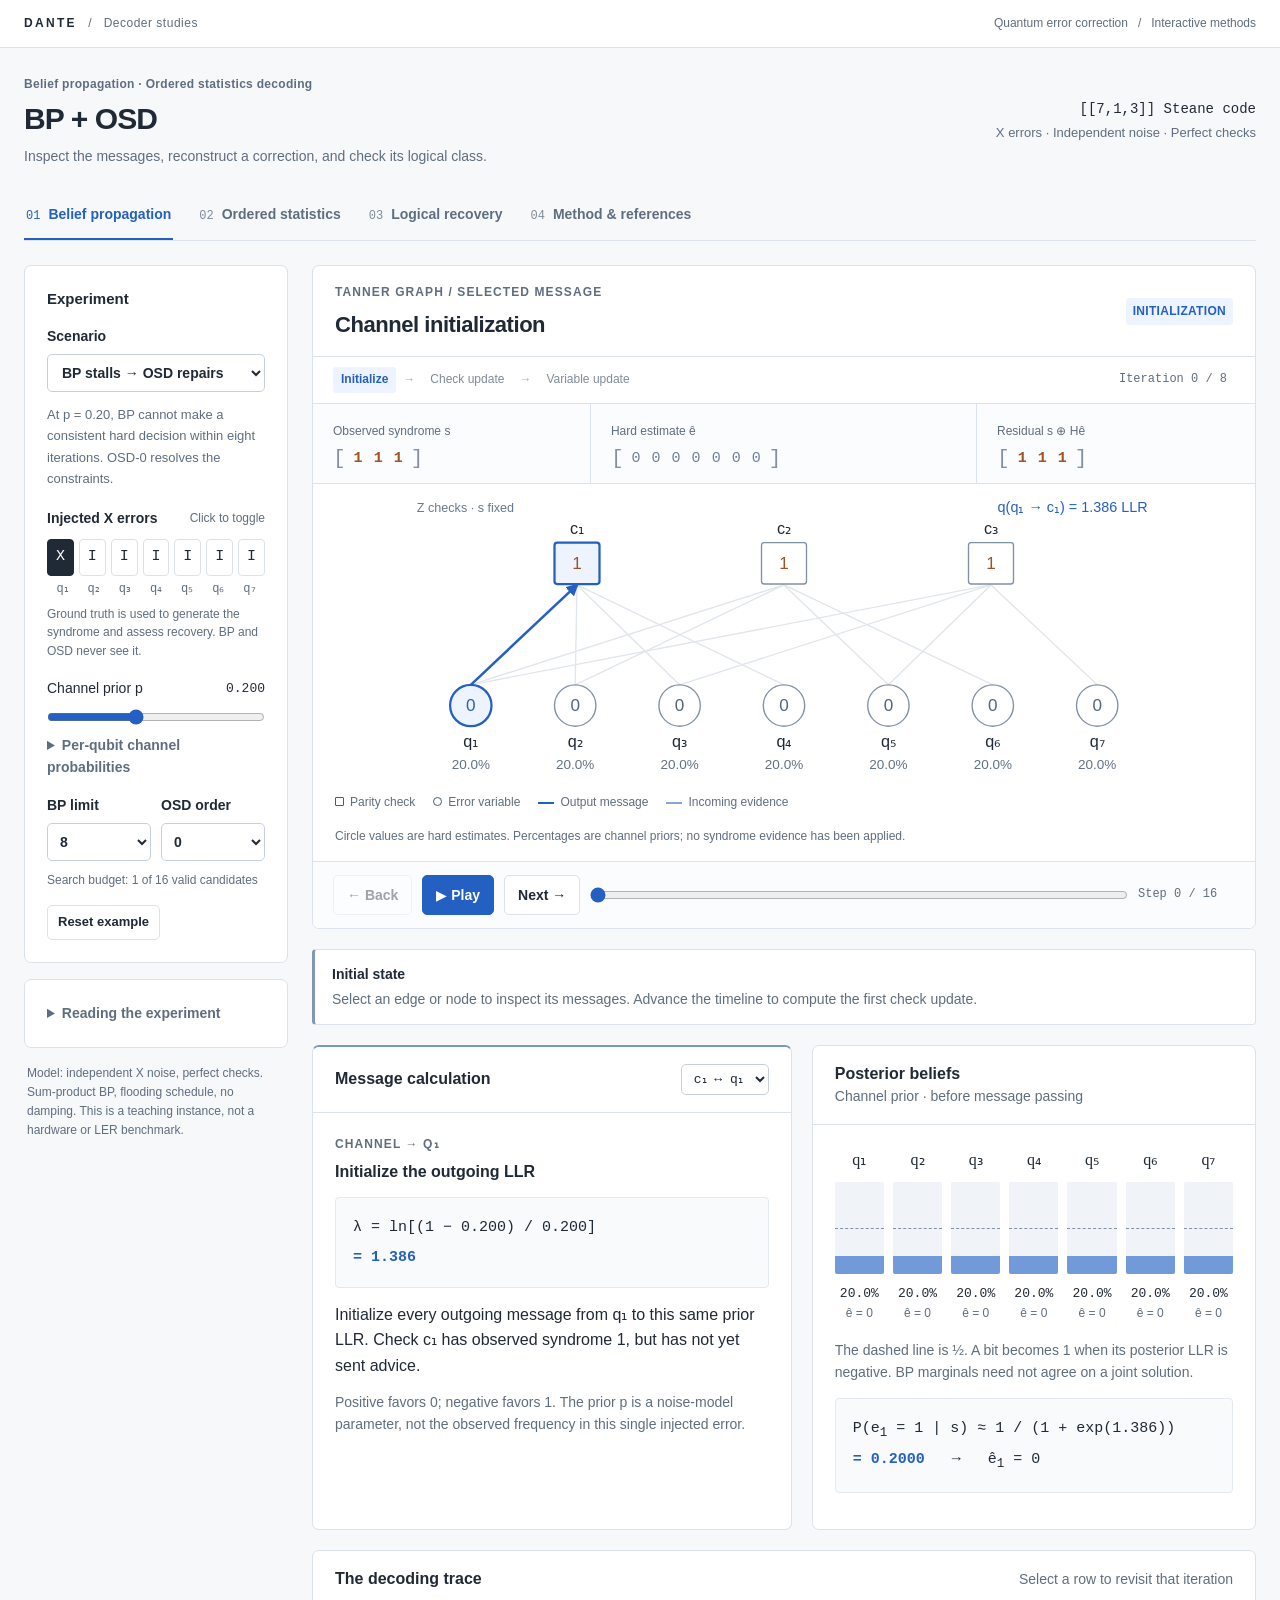
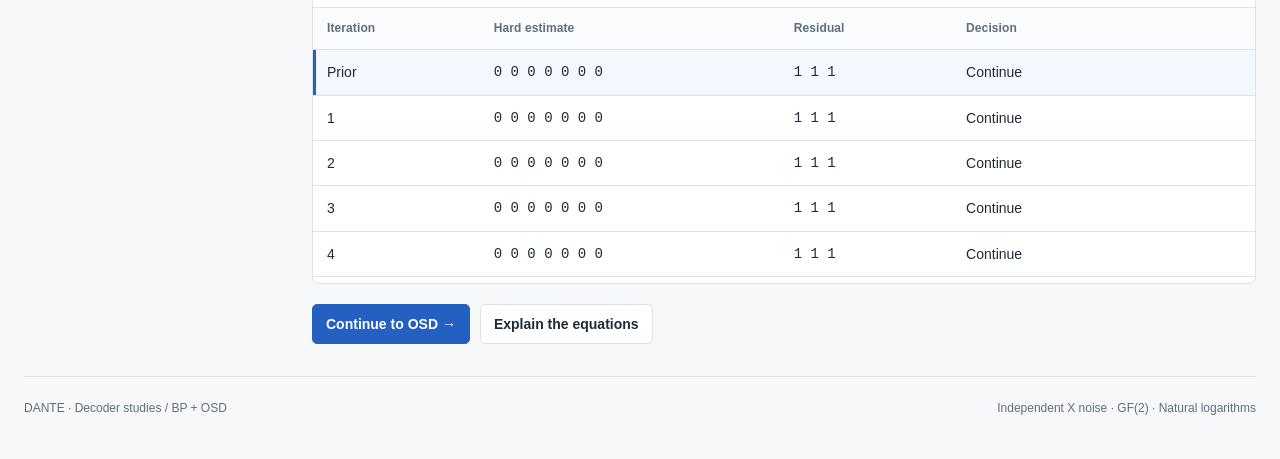
==== bp-osd/index.html @ be370a93 "Publish the BP+OSD interactive decoder lab Add the refined, self-contained BP+OSD tutorial at bp-osd" ====
<!doctype html><html lang="en"><head><meta charset="utf-8"><meta name="viewport" content="width=device-width,initial-scale=1"><meta name="description" content="An interactive, numerical guide to belief propagation and ordered statistics decoding for quantum error correction. Inspect Tanner-graph messages, row reduction, candidate search, and quantum degeneracy."><meta name="theme-color" content="#172338"><title>BP + OSD — Decoder Lab</title><style>/* Scientific workspace: neutral surfaces, tabular data, one interaction accent. */
:root {
  color-scheme: light;
  --ink: #202a36;
  --muted: #5f6e7e;
  --faint: #7f8b99;
  --blue: #245fc2;
  --blue-bg: #eef4ff;
  --orange: #9b5423;
  --orange-bg: #fff7ed;
  --green: #236c55;
  --green-bg: #edf7f2;
  --line: #dce2e9;
  --paper: #fff;
  --bg: #f7f8fa;
  --mono: ui-monospace, SFMono-Regular, Consolas, 'Liberation Mono', monospace;
  --serif: 'Cambria Math', 'STIX Two Math', Cambria, Georgia, serif;
}
* { box-sizing: border-box; }
html { scroll-behavior: smooth; scroll-padding-top: 76px; }
body { margin: 0; color: var(--ink); background: var(--bg); font: 16px/1.6 -apple-system, BlinkMacSystemFont, 'Segoe UI', sans-serif; -webkit-font-smoothing: antialiased; }
button, input, select { font: inherit; }
button, a, summary, input, select { -webkit-tap-highlight-color: transparent; }
button { cursor: pointer; }
button:disabled { cursor: default; opacity: .42; }
button:focus-visible, a:focus-visible, input:focus-visible, select:focus-visible, summary:focus-visible, [tabindex]:focus-visible { outline: 2px solid var(--blue); outline-offset: 4px; }
a { color: var(--blue); text-underline-offset: 3px; }
h1, h2, h3, p { margin: 0; }
h1 { font-size: 30px; font-weight: 650; letter-spacing: -.9px; line-height: 1.25; }
h2 { font-size: 22px; font-weight: 640; letter-spacing: -.45px; line-height: 1.35; }
h3 { font-size: 16px; font-weight: 650; line-height: 1.4; }
p + p { margin-top: 12px; }
button { border: 1px solid var(--line); border-radius: 5px; background: white; color: var(--ink); padding: 8px 13px; font-size: 14px; font-weight: 550; transition: background .15s, border-color .15s; }
button:hover:not(:disabled) { background: #f4f7fc; border-color: #aebed3; }
button.primary { background: var(--blue); border-color: var(--blue); color: #fff; }
button.primary:hover:not(:disabled) { background: #1b4eaa; }
button.small { font-size: 13px; padding: 6px 10px; }
.topbar { height: 48px; padding: 0 max(24px, calc((100vw - 1464px) / 2)); display: flex; align-items: center; justify-content: space-between; gap: 20px; border-bottom: 1px solid var(--line); background: white; font-size: 12px; color: var(--muted); letter-spacing: .5px; }
.brand { font-weight: 750; letter-spacing: 2.3px; color: var(--ink); }
.topbar span:last-child { font-size: 12px; letter-spacing: 0; }
.wrap { max-width: 1512px; margin: auto; padding: 27px 24px 40px; }
.intro { display: flex; justify-content: space-between; align-items: center; gap: 28px; margin-bottom: 23px; }
.intro p { margin-top: 7px; max-width: 760px; font-size: 14px; color: var(--muted); }
.wordmark { font-size: 12px; color: var(--muted); font-weight: 550; letter-spacing: .3px; margin-bottom: 6px; }
.intro-note { flex-shrink: 0; text-align: right; font-size: 13px; line-height: 1.75; color: var(--muted); }
.intro-note strong { display: block; font: 14px/1.7 var(--mono); color: var(--ink); }
.tabs { position: sticky; top: 0; z-index: 20; display: flex; gap: 24px; border-bottom: 1px solid var(--line); margin-bottom: 24px; background: var(--bg); overflow-x: auto; }
.tabs button { border: 0; border-bottom: 2px solid transparent; background: transparent; border-radius: 0; padding: 13px 2px; color: var(--muted); white-space: nowrap; font-size: 14px; }
.tabs button:hover { background: transparent; color: var(--ink); }
.tabs button[aria-selected=true] { border-bottom-color: var(--blue); color: var(--blue); font-weight: 650; }
.tabs .num { font: 12px var(--mono); color: var(--faint); margin-right: 8px; }
.tabs button[aria-selected=true] .num { color: var(--blue); }
.workspace { display: grid; grid-template-columns: 264px minmax(0, 1fr); gap: 24px; align-items: start; }
.sidebar { display: grid; gap: 16px; }
.card { background: var(--paper); border: 1px solid var(--line); border-radius: 7px; overflow: hidden; }
.pad { padding: 22px; }
.card-head { padding: 17px 22px; border-bottom: 1px solid var(--line); display: flex; justify-content: space-between; align-items: center; gap: 14px; }
.eyebrow { font-size: 12px; font-weight: 650; letter-spacing: 1.1px; text-transform: uppercase; color: var(--muted); margin-bottom: 7px; }
.subtle { color: var(--muted); }
.caption { font-size: 14px; color: var(--muted); }
.tiny { font-size: 12px; color: var(--muted); }
.stack { display: grid; gap: 20px; min-width: 0; }
.field { display: block; margin-top: 16px; font-size: 13px; font-weight: 600; }
.field:first-child { margin-top: 0; }
select, input[type=number] { width: 100%; background: white; border: 1px solid #c6d0dc; color: var(--ink); border-radius: 5px; padding: 9px 10px; margin-top: 6px; font-size: 14px; }
input[type=range] { width: 100%; accent-color: var(--blue); cursor: pointer; margin: 9px 0; }
.range-label { display: flex; align-items: center; justify-content: space-between; gap: 8px; margin-top: 17px; font-size: 13px; }
.range-label strong { font-weight: 600; }
.range-label output { font: 13px var(--mono); }
.mono { font-family: var(--mono); font-variant-numeric: tabular-nums; }
.bits { display: flex; gap: 5px; margin: 10px 0 5px; }
.bits button { flex: 1; min-width: 0; padding: 6px 0; border-radius: 4px; font: 15px/1.5 var(--mono); }
.bits button.on { background: var(--ink); color: #fff; border-color: var(--ink); }
.bit-labels { display: grid; grid-template-columns: repeat(7, 1fr); font: 12px var(--mono); color: var(--muted); text-align: center; }
.vector { display: inline-flex; align-items: center; gap: 5px; white-space: nowrap; font: 15px var(--mono); font-variant-numeric: tabular-nums; }
.vector:before, .vector:after { content: '['; color: #8390a1; font-size: 21px; font-weight: 300; }
.vector:after { content: ']'; }
.vector span { color: #708096; padding: 3px 3px; }
.vector .one { color: var(--blue); font-weight: 700; }
.vector.orange .one { color: var(--orange); }
.metrics { display: grid; grid-template-columns: .9fr 1.25fr .9fr; border-bottom: 1px solid var(--line); background: #fbfcfe; }
.metric { padding: 13px 20px; border-right: 1px solid var(--line); }
.metric:last-child { border: 0; }
.metric b { display: block; margin-top: 5px; font-weight: 500; line-height: 1.3; }
.metric .caption { font-size: 12px; }
.tag { display: inline-block; white-space: nowrap; border-radius: 4px; padding: 4px 7px; font-size: 12px; letter-spacing: .3px; font-weight: 650; }
.tag.blue { color: var(--blue); background: var(--blue-bg); }
.tag.orange { color: var(--orange); background: var(--orange-bg); }
.tag.green { color: var(--green); background: var(--green-bg); }
.graph-wrap { padding: 10px 18px 0; background: white; }
.graph { display: block; width: 100%; max-height: 288px; overflow: visible; }
.graph text { font-family: inherit; }
.graph .link { stroke: #cfd7e1; stroke-width: 1.5; fill: none; }
.graph .context-link { stroke: #e1e6ed; }
.graph .input-link { stroke: #85a7de; stroke-width: 2; }
.graph .active-link { stroke: var(--blue); stroke-width: 2.8; }
.graph .edge-hit { stroke: transparent; stroke-width: 17; fill: none; cursor: pointer; }
.graph .node { cursor: pointer; outline: none; }
.graph .node:hover circle, .graph .node:focus-visible circle, .graph .node:hover rect, .graph .node:focus-visible rect { stroke: var(--blue); stroke-width: 3; }
.graph .packet { fill: var(--blue); }
.legend { display: flex; gap: 18px; flex-wrap: wrap; padding: 11px 22px 15px; color: var(--muted); font-size: 12px; }
.key { display: inline-block; width: 9px; height: 9px; border: 1.5px solid #485971; border-radius: 50%; margin-right: 6px; }
.key.square { border-radius: 1px; }
.key.line { height: 0; width: 16px; border: 0; border-top: 2px solid var(--blue); border-radius: 0; vertical-align: middle; }
.key.input { border-top-color: #85a7de; }
.transport { padding: 13px 20px; border-top: 1px solid var(--line); display: flex; align-items: center; gap: 10px; flex-wrap: wrap; background: #fbfcfe; }
.transport input { flex: 1; width: auto; min-width: 90px; }
.transport output { min-width: 97px; font-size: 12px; }
.status { border: 1px solid var(--line); border-left: 3px solid #8097b7; border-radius: 4px; padding: 13px 17px; background: white; font-size: 14px; color: var(--muted); line-height: 1.6; }
.status strong { color: var(--ink); display: block; font-weight: 600; margin-bottom: 3px; }
.status.warning { border-left-color: var(--orange); background: #fffdfa; }
.status.success { border-left-color: var(--green); background: #fcfefc; }
.two-col { display: grid; grid-template-columns: 1.08fr 1fr; gap: 20px; }
.formula { font: 15px/1.95 var(--mono); font-variant-numeric: tabular-nums; background: #f8fafc; border: 1px solid #e4e9ef; border-radius: 4px; padding: 15px 17px; margin: 14px 0; overflow-x: auto; }
.formula .blue { color: var(--blue); font-weight: 650; }
.formula .orange { color: var(--orange); }
.formula small { color: var(--muted); font-size: 12px; padding-left: 2px; }
.math-display { font-family: var(--serif); font-size: 20px; line-height: 1.9; text-align: center; background: #fff; border: 0; border-top: 1px solid var(--line); border-bottom: 1px solid var(--line); border-radius: 0; padding: 20px 16px; }
.math-display sub, .math-display sup { font-size: 70%; }
.inspector { border-top: 2px solid #7898c7; }
.inspector select { width: auto; max-width: 200px; font: 13px var(--mono); margin: 0; padding: 6px 8px; }
.factor-row { display: grid; grid-template-columns: repeat(3, minmax(0, 1fr)); gap: 8px; margin: 14px 0; }
.factor { padding: 9px; border: 1px solid var(--line); border-radius: 4px; font: 12px/1.6 var(--mono); min-width: 0; }
.factor b { display: block; font-size: 15px; margin: 4px 0; color: var(--blue); font-weight: 550; }
.factor span { display: block; color: var(--muted); font-size: 12px; }
.prob-grid { display: grid; grid-template-columns: repeat(7, 1fr); gap: 9px; align-items: end; }
.prob-cell { font-size: 13px; text-align: center; }
.prob-cell > span { font-family: var(--serif); font-size: 16px; }
.bar-area { height: 92px; background: #f0f3f7; border-radius: 2px; position: relative; overflow: hidden; margin: 9px 0; }
.bar-area:after { content: ''; position: absolute; width: 100%; top: 50%; left: 0; border-top: 1px dashed #8090a6; }
.bar { position: absolute; bottom: 0; width: 100%; background: #7299d8; transition: height .2s; }
.bar.hot { background: #b78356; }
.prob-cell b { font: 13px var(--mono); font-variant-numeric: tabular-nums; }
.scroll-x { overflow-x: auto; }
table { width: 100%; border-collapse: collapse; font-size: 14px; text-align: left; font-variant-numeric: tabular-nums; }
th, td { padding: 11px 14px; border-bottom: 1px solid var(--line); vertical-align: top; }
th { background: #fafbfd; font-size: 12px; letter-spacing: .1px; color: var(--muted); font-weight: 600; }
tbody tr:last-child td { border-bottom: 0; }
tbody tr.selected { background: #f3f7fe; }
tbody tr.selected td:first-child { box-shadow: inset 3px 0 var(--blue); }
tbody tr.clickable { cursor: pointer; }
tbody tr.clickable:hover { background: #f6f8fc; }
.numeric { text-align: right; font-family: var(--mono); }
.matrix { width: auto; margin: 19px auto; font: 17px/1.5 var(--mono); }
.matrix th, .matrix td { border: 0; padding: 10px 16px; text-align: center; vertical-align: middle; }
.matrix th { font-family: var(--serif); background: white; font-size: 16px; border-bottom: 1px solid var(--line); }
.matrix th .tiny { font: 12px var(--mono); color: var(--muted); letter-spacing: .5px; }
.matrix tbody { border-left: 1.5px solid #657287; border-right: 1.5px solid #657287; }
.matrix td.on { color: var(--ink); font-weight: 650; }
.matrix td.off { color: #8a97a8; }
.matrix td.pivot { background: #f2f6fd; }
.matrix .split { border-left: 1px dashed #b7c5d6; }
.matrix .rhs { border-left: 1px solid #9eabbc; background: #fcf8f2; color: var(--orange); }
.matrix td.pivot-cell { outline: 2px solid var(--blue); outline-offset: -4px; font-weight: 800; color: var(--blue); }
.matrix .source-row td { box-shadow: inset 0 2px #a3bce5, inset 0 -2px #a3bce5; }
.matrix .target-row td { background: #fff4e8; }
.matrix .row-marker { font-size: 12px; color: var(--muted); background: white!important; border: 0!important; box-shadow: none!important; }
.order-row { display: grid; grid-template-columns: repeat(7, 1fr); gap: 7px; margin: 19px 0; }
.order-chip { text-align: center; border: 1px solid var(--line); border-top: 2px solid #bfc9d6; border-radius: 4px; padding: 8px 3px; min-width: 0; }
.order-chip.basis { border-top-color: var(--blue); background: #f7faff; }
.order-chip strong { display: block; font-family: var(--serif); font-size: 20px; font-weight: 500; margin: 3px 0; }
.order-chip .tiny { font: 12px var(--mono); }
.order-chip .role { display: block; font: 12px var(--mono); letter-spacing: .7px; margin-top: 7px; color: var(--muted); }
.order-chip.basis .role { color: var(--blue); }
.step-list { counter-reset: steps; margin: 17px 0 0; padding: 0; list-style: none; }
.step-list li { counter-increment: steps; position: relative; padding: 0 0 20px 37px; font-size: 15px; }
.step-list li:last-child { padding-bottom: 0; }
.step-list li:before { content: counter(steps, decimal-leading-zero); position: absolute; left: 0; top: 2px; color: #7f94b1; font: 12px var(--mono); }
.step-list strong { display: block; margin-bottom: 3px; font-weight: 600; }
.prob-inputs { display: grid; grid-template-columns: 1fr 1fr; gap: 8px; margin-top: 12px; }
.prob-inputs label { font-size: 12px; color: var(--muted); }
.prob-inputs input { font: 14px var(--mono); padding: 6px; margin-top: 3px; }
.equivalence { display: grid; grid-template-columns: 1fr 1fr; gap: 20px; }
.coset-head { padding: 18px 20px; border-bottom: 1px solid var(--line); border-top: 2px solid #6088c8; }
.coset-head.other { border-top-color: #b6885a; }
.coset-head b { display: block; font: 26px/1.6 var(--mono); margin-top: 5px; letter-spacing: -.7px; }
.massbar { display: flex; height: 13px; background: #b7895b; border-radius: 2px; overflow: hidden; margin: 19px 0 12px; }
.massbar span { background: #6088c8; }
.guide { max-width: 1020px; margin: auto; display: grid; gap: 24px; }
.guide .pad { padding: 32px 38px; }
.guide p { max-width: 860px; line-height: 1.8; }
.guide h3 { margin-top: 26px; margin-bottom: 10px; }
.guide h3:first-child { margin-top: 0; }
.guide details { border-top: 1px solid var(--line); padding: 18px 0; }
.guide details:last-child { padding-bottom: 0; }
summary { cursor: pointer; font-weight: 550; }
details p, details .formula { margin-top: 12px; }
.faq-columns { display: grid; grid-template-columns: 1fr 1fr; gap: 24px; }
.source-list { display: grid; gap: 16px; padding-left: 20px; margin-top: 24px; font-size: 15px; }
.source-list a { text-decoration-color: #a4badc; }
.footer { margin-top: 32px; padding-top: 22px; border-top: 1px solid var(--line); display: flex; justify-content: space-between; gap: 20px; color: var(--muted); font-size: 12px; }
[hidden] { display: none!important; }
.callout-inline { color: var(--muted); font-size: 13px; margin-top: 12px; line-height: 1.65; }
.mobile-note { display: none; }
.lesson-nav { display: flex; gap: 10px; flex-wrap: wrap; }
.history-table { max-height: 275px; overflow: auto; }
.history-table th { position: sticky; top: 0; z-index: 1; }
.guide-banner { display: flex; align-items: start; gap: 20px; }
.big-num { font: 24px/1.6 var(--mono); color: #8193ad; }
.logic-result { padding: 18px 20px; border-radius: 4px; margin-top: 20px; border: 1px solid #d1e3d9; border-left: 3px solid var(--green); background: #fcfefc; font-size: 14px; }
.logic-result.fail { background: #fffdfa; border-color: #e7d9c9; border-left-color: var(--orange); }
.logic-result b { display: block; font-size: 18px; margin-bottom: 6px; }
.screen-reader { position: absolute; width: 1px; height: 1px; overflow: hidden; clip: rect(0, 0, 0, 0); }
.config h3 { font-size: 15px; }
.config .config-heading { display: flex; justify-content: space-between; align-items: center; gap: 8px; }
.modified { color: var(--orange); border: 1px solid #e3cbb2; border-radius: 3px; padding: 1px 5px; font-size: 12px; }
.config-divider { border: 0; border-top: 1px solid var(--line); margin: 19px 0 0; }
.config .control-pair { display: grid; grid-template-columns: 1fr 1fr; gap: 10px; }
.config .control-pair select { padding-left: 8px; padding-right: 5px; }
.config .tiny { line-height: 1.55; }
.sidebar .howto .step-list li { font-size: 13px; padding-bottom: 13px; padding-left: 28px; }
.sidebar > .caption { font-size: 12px; padding: 0 3px; }
.phase-track { display: flex; align-items: center; gap: 7px; padding: 10px 20px; border-bottom: 1px solid var(--line); font-size: 12px; color: var(--faint); }
.phase-track span { padding: 3px 8px; border-radius: 3px; }
.phase-track span.current { background: var(--blue-bg); color: var(--blue); font-weight: 600; }
.phase-track i { font-style: normal; color: #9eabbc; }
.phase-track .phase-count { margin-left: auto; font-family: var(--mono); color: var(--muted); }
.graph-note { font-size: 12px; line-height: 1.6; color: var(--muted); padding: 0 22px 14px; }
.matrix-key { display: flex; gap: 17px; flex-wrap: wrap; margin-bottom: 14px; font-size: 12px; color: var(--muted); }
.matrix-key span:before { content: ''; display: inline-block; width: 11px; height: 9px; border: 1px solid #afbfda; background: #f2f6fd; margin-right: 6px; }
.matrix-key .source:before { border: 2px solid #a3bce5; background: white; }
.matrix-key .target:before { border-color: #e2be97; background: #fff4e8; }
.table-note { font-size: 12px; color: var(--muted); padding: 10px 14px; border-top: 1px solid var(--line); }
.result-mark { display: inline-block; padding: 2px 5px; margin-left: 6px; border: 1px solid #bdd0ec; border-radius: 3px; color: var(--blue); font: 12px/1.4 -apple-system, sans-serif; letter-spacing: .3px; vertical-align: middle; }
.inspection-label { margin-bottom: 10px; color: var(--muted); font-size: 12px; }
.detail-row { display: flex; justify-content: space-between; align-items: baseline; gap: 15px; font-size: 14px; border-bottom: 1px solid var(--line); padding: 9px 0; }
.detail-row:last-child { border: 0; }
.detail-row .mono { font-size: 13px; }
.detail-total { padding: 14px 0 0; display: flex; justify-content: space-between; align-items: baseline; gap: 12px; }
.detail-total strong { font: 23px var(--mono); color: var(--blue); }
@media(min-width:1600px) { .workspace { grid-template-columns: 280px minmax(0,1fr); gap: 30px; } .sidebar { position: sticky; top: 70px; } }
@media(max-width:1100px) { .workspace { grid-template-columns: 236px minmax(0,1fr); gap: 18px; } .two-col { grid-template-columns: 1fr; } .pad { padding: 19px; } .intro-note { display: none; } .vector { gap: 3px; } .vector span { padding: 2px; } .matrix th, .matrix td { padding: 9px 11px; } .tabs { gap: 22px; } .phase-track { gap: 2px; padding: 8px 15px; } .phase-track span { padding: 3px 6px; } .order-chip .tiny { font-size: 12px; } }
@media(max-width:760px) { .wrap { padding: 22px 14px 32px; } .topbar { padding: 0 16px; height: 42px; } .topbar span:last-child { display: none; } h1 { font-size: 27px; } .workspace { grid-template-columns: 1fr; } .sidebar { grid-template-columns: 1fr; } .sidebar .howto, .sidebar > .caption { display: none; } .intro { margin-bottom: 17px; } .tabs { gap: 23px; margin-bottom: 18px; } .tabs .num { display: none; } .tabs button { font-size: 13px; } .equivalence, .faq-columns { grid-template-columns: 1fr; } .metric { padding: 10px; } .metric .caption { font-size: 12px; } .vector { font-size: 12px; gap: 1px; } .vector span { padding: 3px 2px; } .vector:before, .vector:after { font-size: 16px; } .card-head { padding: 14px 16px; flex-wrap: wrap; } .card-head h2 { font-size: 19px; } .transport { padding: 12px 14px; gap: 7px; } .transport button { padding: 8px 10px; } .transport output { min-width: 78px; font-size: 12px; } .prob-grid { gap: 6px; } .prob-cell b { font-size: 12px; } .order-row { gap: 4px; } .order-chip .tiny { font-size: 12px; } .order-chip strong { font-size: 18px; } .order-chip .role { font-size: 12px; letter-spacing: 0; } .matrix th, .matrix td { padding: 8px; } .footer { flex-direction: column; gap: 6px; } .guide .pad { padding: 23px 19px; } .graph-wrap { overflow-x: auto; padding: 8px 8px 0; } .graph { min-width: 540px; max-height: 270px; } .legend { gap: 11px; font-size: 12px; padding: 10px 15px; } .graph-note { padding: 0 15px 12px; } .config { display: grid; grid-template-columns: 1fr 1fr; gap: 0 20px; } .config .wide, .config .config-heading, .config .config-divider { grid-column: 1 / -1; } .config .field { margin-top: 13px; } .config .control-pair { grid-column: 1/-1; } .config > .callout-inline { grid-column: 1/-1; } .phase-track { flex-wrap: wrap; font-size: 12px; } .phase-track .phase-count { margin-left: 0; padding-left: 6px; } .math-display { font-size: 18px; text-align: left; } .matrix-key { gap: 10px; } }
@media(prefers-reduced-motion:reduce) { * { scroll-behavior: auto!important; transition: none!important; } .packet { display: none; } }
@media print { .topbar, .tabs, .sidebar, .transport, .lesson-nav { display: none; } .wrap { padding: 0; } .workspace { display: block; } .card { break-inside: avoid; } .intro-note { display: none; } body { background: white; } .footer { margin-top: 15px; } }

.config .control-pair .field { margin-top: 16px; }
.config .field, .range-label { font-size: 14px; }
math { font-size: 20px; font-family: 'Cambria Math', math; }
.math-display math { margin: 0; }
.math-display math + math { margin-top: 15px; }
.symbolic { margin: 20px 0; padding: 18px 14px; border-top: 1px solid var(--line); border-bottom: 1px solid var(--line); overflow-x: auto; }
@media(max-width:760px) { math { font-size: 18px; } .config .control-pair .field { margin-top: 13px; } }

.config-summary { display: none; padding: 15px 18px; cursor: pointer; font-size: 14px; }
.config-summary .tiny { display: block; margin-top: 5px; color: var(--muted); font-weight: 400; }
.config-summary:before { content: '▸'; margin-right: 8px; color: var(--muted); }
.config-panel[open] > .config-summary:before { content: '▾'; }
@media(max-width:1040px) {
  .workspace { grid-template-columns: 1fr; }
  .sidebar .howto, .sidebar > .caption { display: none; }
  .config-summary { display: block; }
  .config-panel[open] > .config-summary { border-bottom: 1px solid var(--line); }
  .config-heading { display: none!important; }
  .config { display: grid; grid-template-columns: 1fr 1fr; gap: 0 22px; }
  .config .wide, .config > .callout-inline, .config .control-pair { grid-column: 1/-1; }
  .graph-wrap { overflow-x: auto; }
  .graph { min-width: 680px; max-height: 300px; }
  .two-col { grid-template-columns: 1fr; }
}
@media(max-width:710px) { .mobile-note { display: block; } }
</style></head><body>
<header class="topbar"><span><b class="brand">DANTE</b> &nbsp; / &nbsp; Decoder studies</span><span>Quantum error correction &nbsp; / &nbsp; Interactive methods</span></header>
<main class="wrap"><div class="intro"><div><div class="wordmark">Belief propagation · Ordered statistics decoding</div><h1>BP + OSD</h1><p>Inspect the messages, reconstruct a correction, and check its logical class.</p></div><div class="intro-note"><strong>[[7,1,3]] Steane code</strong>X errors · Independent noise · Perfect checks</div></div><nav class="tabs" role="tablist" aria-label="Decoder lessons"><button role="tab" id="tab-bp" aria-controls="panel-bp" aria-selected="true" data-tab="bp"><span class="num">01</span>Belief propagation</button><button role="tab" id="tab-osd" aria-controls="panel-osd" aria-selected="false" tabindex="-1" data-tab="osd"><span class="num">02</span>Ordered statistics</button><button role="tab" id="tab-quantum" aria-controls="panel-quantum" aria-selected="false" tabindex="-1" data-tab="quantum"><span class="num">03</span>Logical recovery</button><button role="tab" id="tab-guide" aria-controls="panel-guide" aria-selected="false" tabindex="-1" data-tab="guide"><span class="num">04</span>Method & references</button></nav>
<div id="interactive" class="workspace"><aside class="sidebar"><section class="card"><details id="experiment-panel" class="config-panel" open><summary class="config-summary">Experiment configuration<span id="config-overview" class="tiny"></span></summary><div class="pad config"><div class="config-heading"><h3>Experiment</h3><span id="modified" class="modified" hidden>MODIFIED</span></div><label class="field wide">Scenario<select id="preset"><option value="stall">BP stalls → OSD repairs</option><option value="easy">BP finds a correction</option><option value="order">Why search beyond OSD-0?</option><option value="logical">Same syndrome, wrong logical class</option><option value="zero">An invisible stabilizer</option></select></label><p id="preset-note" class="callout-inline"></p><div class="wide"><div class="range-label"><strong>Injected X errors</strong><span class="tiny">Click to toggle</span></div><div id="error-bits" class="bits"></div><div class="bit-labels"><span>q₁</span><span>q₂</span><span>q₃</span><span>q₄</span><span>q₅</span><span>q₆</span><span>q₇</span></div><p class="tiny" style="margin-top:9px">Ground truth is used to generate the syndrome and assess recovery. BP and OSD never see it.</p></div><div class="wide"><div class="range-label"><label for="prior">Channel prior p</label><output id="prior-value">0.080</output></div><input id="prior" type="range" min="1" max="499" value="80" aria-label="Uniform error probability in thousandths"><details><summary class="caption">Per-qubit channel probabilities</summary><div id="prior-inputs" class="prob-inputs"></div></details></div><div class="control-pair"><label class="field">BP limit<select id="maxiter"><option>4</option><option selected>8</option><option>16</option><option>32</option></select></label><label class="field">OSD order<select id="order"><option value="0">0</option><option value="1">1</option><option value="2" selected>2</option><option value="3">3</option><option value="4">4 · full</option></select></label></div><p id="search-budget" class="tiny wide" style="margin-top:10px"></p><div class="wide" style="margin-top:16px"><button id="reset" class="small">Reset example</button></div></div></details></section><section class="card pad howto"><details><summary class="caption">Reading the experiment</summary><ol class="step-list"><li><strong>Choose an error.</strong>The measured syndrome is s = H e.</li><li><strong>Inspect a BP message.</strong>Select a check, qubit, or edge. Advance one half-iteration at a time.</li><li><strong>Follow the fallback.</strong>OSD uses BP’s final error probabilities to choose a basis.</li><li><strong>Check the logical result.</strong>A valid syndrome is only the first test.</li></ol></details></section><div class="caption">Model: independent X noise, perfect checks. Sum-product BP, flooding schedule, no damping. This is a teaching instance, not a hardware or LER benchmark.</div></aside>
<div class="stack">
<section role="tabpanel" id="panel-bp" aria-labelledby="tab-bp" class="stack">
<div class="card"><div class="card-head"><div><div class="eyebrow">Tanner graph / Selected message</div><h2 id="phase-title">Start with channel beliefs</h2></div><span id="phase-tag" class="tag blue">INITIALIZATION</span></div><div id="phase-track" class="phase-track" aria-label="BP update phase"></div><div class="metrics"><div class="metric"><span class="caption">Observed syndrome s</span><b id="syndrome"></b></div><div class="metric"><span class="caption">Hard estimate ê</span><b id="hard"></b></div><div class="metric"><span class="caption">Residual s ⊕ Hê</span><b id="residual"></b></div></div><div class="graph-wrap"><svg id="graph" class="graph" viewBox="0 0 840 320" role="group" aria-label="Interactive Tanner graph. Three square check nodes and seven circular variable nodes."></svg></div><div class="legend"><span><i class="key square"></i>Parity check</span><span><i class="key"></i>Error variable</span><span><i class="key line"></i>Output message</span><span><i class="key line input"></i>Incoming evidence</span></div><div id="graph-note" class="graph-note"></div><div class="mobile-note graph-note">Scroll the graph horizontally to inspect all seven qubits.</div><div class="transport"><button id="prev" aria-label="Previous BP step">← Back</button><button id="play" class="primary">▶ Play</button><button id="next" aria-label="Next BP step">Next →</button><input id="timeline" type="range" min="0" max="16" value="0" aria-label="BP timeline"><output id="step-label" class="caption mono">0 / 16</output></div></div>
<div id="bp-status" class="status" aria-live="polite"></div>
<div class="two-col"><section class="card inspector"><div class="card-head"><h3>Message calculation</h3><select id="edge-select" aria-label="Message edge"></select></div><div class="pad" id="inspector"></div></section><section class="card"><div class="card-head"><div><h3>Posterior beliefs</h3><p class="caption" id="belief-version">Approximate P(eᵥ = 1 | s)</p></div></div><div class="pad"><div id="beliefs" class="prob-grid"></div><p class="caption" style="margin-top:16px">The dashed line is ½. A bit becomes 1 when its posterior LLR is negative. BP marginals need not agree on a joint solution.</p><div id="belief-equation" class="formula"></div></div></section></div>
<section class="card"><div class="card-head"><h3>The decoding trace</h3><span class="caption">Select a row to revisit that iteration</span></div><div id="history" class="history-table"></div></section><div class="lesson-nav"><button class="primary" data-go="osd">Continue to OSD →</button><button data-go="guide">Explain the equations</button></div>
</section>
<section role="tabpanel" id="panel-osd" aria-labelledby="tab-osd" class="stack" hidden><div id="osd-status" class="status"></div><section class="card pad"><div class="eyebrow">01 / Order the columns</div><h2>Put the most likely error locations first.</h2><p class="subtle" style="margin-top:9px">Sort by final BP error probability, descending. Scan left to right and keep a column only if it increases the GF(2) rank.</p><div id="ordering" class="order-row"></div><div id="basis-summary"></div><p class="callout-inline"><strong>Convention used here:</strong> Roffe-style syndrome OSD. This orders P(error), not |LLR|. Other OSD formulations use hard decisions and absolute-LLR reliability. Do not mix their initialization rules.</p></section>
<section class="card"><div class="card-head"><div><div class="eyebrow">02 / Solve the parity constraints</div><h2>Reduce [H<sub>B</sub> H<sub>F</sub> | s] to [I A | b].</h2></div></div><div class="pad"><p class="caption">Blue columns are basis variables. The remaining columns are free variables. The orange column is the transformed syndrome; every row XOR must also update it.</p><div id="elimination" class="scroll-x"></div><div class="matrix-key"><span>Basis columns B</span><span class="source">Source row</span><span class="target">Target row</span></div><div class="transport" style="padding:14px 0 0"><button id="elim-prev" class="small">← Previous row operation</button><input id="elim-slider" type="range" min="0" max="1" value="0" aria-label="Gaussian elimination step"><button id="elim-next" class="small">Next row operation →</button></div><div id="elim-note" class="formula"></div><div class="status"><strong>Free bits are choices; basis bits are consequences.</strong>For each assignment f to the free variables, solve e<sub>B</sub> = b ⊕ A f. This enforces Hê = s exactly.</div></div></section>
<div class="two-col"><section class="card"><div class="card-head"><div><div class="eyebrow">03 / Search free assignments</div><h3 id="candidate-title">Candidate list</h3></div></div><div id="candidates" class="scroll-x"></div><div class="pad caption"><strong>Selection:</strong> the blue row marker identifies the inspected candidate; BEST identifies the minimum-cost candidate. Here, order t bounds free-bit weight, not total correction weight. This search differs from the library’s combination-sweep parameter.</div></section><section class="card inspector"><div class="card-head"><h3>Candidate reconstruction</h3><span id="candidate-badge" class="tag blue"></span></div><div id="candidate-detail" class="pad"></div></section></div>
<section class="card pad"><div class="eyebrow">04 / Choose by the noise model</div><h3>BP determines the ordering. The channel determines the score.</h3><div class="symbolic"><math xmlns="http://www.w3.org/1998/Math/MathML" display="block"><mrow><mrow><mi mathvariant="normal">cost</mi><mrow><mo>(</mo><mover><mi>e</mi><mo>^</mo></mover><mo>)</mo></mrow></mrow><mo>=</mo><munder><mo>∑</mo><mi>v</mi></munder><msub><mover><mi>e</mi><mo>^</mo></mover><mi>v</mi></msub><mo>·</mo><mrow><mi mathvariant="normal">ln</mi><mrow><mo>(</mo><mfrac><mrow><mn>1</mn><mo>−</mo><msub><mi>p</mi><mi>v</mi></msub></mrow><msub><mi>p</mi><mi>v</mi></msub></mfrac><mo>)</mo></mrow></mrow></mrow></math><math xmlns="http://www.w3.org/1998/Math/MathML" display="block"><mrow><msup><mover><mi>e</mi><mo>^</mo></mover><mo>∗</mo></msup><mo>=</mo><msub><mrow><mi mathvariant="normal">arg</mi><mi mathvariant="normal">min</mi></mrow><mtext>generated candidates</mtext></msub><mrow><mi mathvariant="normal">cost</mi><mrow><mo>(</mo><mover><mi>e</mi><mo>^</mo></mover><mo>)</mo></mrow></mrow></mrow></math></div><p class="caption">Costs are relative negative log-likelihoods, measured in nats. They equal the negative log of the independent-error probability up to a candidate-independent constant. Multiplying BP posterior marginals is not the same objective. Uniform p &lt; ½ reduces the ranking to Hamming weight.</p><div id="osd-result" style="margin-top:16px"></div></section><div class="lesson-nav"><button class="primary" data-go="quantum">Check the quantum recovery →</button></div></section>
<section role="tabpanel" id="panel-quantum" aria-labelledby="tab-quantum" class="stack" hidden><section class="card pad"><div class="eyebrow">Syndrome validity ≠ logical success</div><h2>There are sixteen explanations for this syndrome.</h2><p class="subtle" style="margin-top:12px">In this Steane-code X sector, the sixteen valid errors divide into two logical classes of eight errors each. Errors in one class differ by X stabilizers. The decoder should choose the more probable <em>class</em>, but ordinary BP+OSD scores individual candidates.</p><div class="eyebrow" style="margin-top:24px">Standard BP → OSD policy</div><div id="quantum-result"></div></section><section class="card pad"><div class="eyebrow">Inspection only · does not change decoder output</div><h3>Selected correction</h3><p class="caption">Select a candidate in either class below. Ground truth is used here to evaluate its residual.</p><div id="residual-detail"></div></section><div id="cosets" class="equivalence"></div><section class="card pad"><div class="eyebrow">Exact calculation · small-code oracle</div><h3>What a real logical confidence would compare</h3><div class="formula">P(class ℓ | s) ∝ Σ<sub>e : He=s, logical(e)=ℓ</sub> ∏ᵥ pᵥ<sup>eᵥ</sup>(1−pᵥ)<sup>1−eᵥ</sup></div><div id="mass-detail"></div><p class="callout-inline">The class masses above come from exhaustive enumeration of all 2⁷ errors, not from BP or the OSD shortlist. This is practical for seven qubits; it is not a proposed scalable decoder. Class labels are relative to a fixed reference solution, not the injected error.</p></section><section class="card pad"><h3>Why this matters for hierarchical decoding</h3><p style="margin-top:10px">A high-confidence bit can belong to a wrong logical correction. A valid OSD candidate can also be in the wrong class. A shortlist score difference is not automatically a calibrated logical error probability or a complementary matching gap.</p><p>For an outer decoder, evaluate confidence against <em>logical</em> failures on held-out data. Useful research directions include class-aware candidate aggregation, inexpensive failure predictors, and an escalation policy. Their accuracy and cost need to be measured for the actual code and noise model.</p></section><div class="lesson-nav"><button data-go="guide" class="primary">Read the full algorithm →</button></div></section>
</div></div>
<section role="tabpanel" id="panel-guide" aria-labelledby="tab-guide" class="guide" hidden>
<section class="card pad"><div class="guide-banner"><span class="big-num">01</span><div><div class="eyebrow">The problem</div><h2>Infer an error from parity information.</h2></div></div><p style="margin-top:18px">For independent binary error variables eᵥ, a parity-check matrix H defines which variables meet each check. You observe s = He over GF(2). The decoder sees H, s, and the channel probabilities pᵥ. It must return an estimate ê; the physical error e is hidden.</p><div class="formula math-display"><math xmlns="http://www.w3.org/1998/Math/MathML" display="block"><mrow><mrow><mi mathvariant="normal">P</mi><mrow><mo>(</mo><mrow><mi>e</mi><mo>|</mo><mi>s</mi></mrow><mo>)</mo></mrow></mrow><mo>∝</mo><mrow><mo>[</mo><mrow><mi>H</mi><mi>e</mi><mo>=</mo><mi>s</mi></mrow><mo>]</mo></mrow><mo>·</mo><mrow><munder><mo>∏</mo><mi>v</mi></munder><msup><msub><mi>p</mi><mi>v</mi></msub><msub><mi>e</mi><mi>v</mi></msub></msup><msup><mrow><mo>(</mo><mrow><mn>1</mn><mo>−</mo><msub><mi>p</mi><mi>v</mi></msub></mrow><mo>)</mo></mrow><mrow><mn>1</mn><mo>−</mo><msub><mi>e</mi><mi>v</mi></msub></mrow></msup></mrow></mrow></math></div><p>The bracket is 1 only for a syndrome-consistent error. BP approximates single-bit marginals of this distribution by exchanging messages on its Tanner graph. Taking the most likely value of every bit independently can produce a vector that violates a parity constraint.</p><details><summary>What exactly is in this teaching code?</summary><p class="caption">Homogeneous code constraints [H | 0]; the first seven columns are H.</p><div id="guide-matrix"></div><p>H is both H<sub>Z</sub> and H<sub>X</sub> for the [[7,1,3]] Steane CSS code; HHᵀ = 0 mod 2. We infer X errors from Z-check outcomes. The three rows generate X stabilizers as well. The all-ones vector represents a logical Z test: for a zero-syndrome X residual, odd parity identifies the nontrivial logical X class.</p><p>These graph edges mean “this check touches this variable.” They are not error-chain edges of a surface-code matching graph. Qubits are the circles here.</p></details></section>
<section class="card pad"><div class="guide-banner"><span class="big-num">02</span><div><div class="eyebrow">Belief propagation</div><h2>Each message excludes its recipient’s contribution.</h2></div></div><h3>Start with a log-likelihood ratio</h3><div class="formula math-display"><math xmlns="http://www.w3.org/1998/Math/MathML" display="block"><mrow><msub><mi>λ</mi><mi>v</mi></msub><mo>=</mo><mrow><mi mathvariant="normal">ln</mi><mrow><mo>(</mo><mfrac><mrow><mn>1</mn><mo>−</mo><msub><mi>p</mi><mi>v</mi></msub></mrow><msub><mi>p</mi><mi>v</mi></msub></mfrac><mo>)</mo></mrow></mrow><mspace width="2em"></mspace><msubsup><mi>q</mi><mrow><mi>v</mi><mo>→</mo><mi>c</mi></mrow><mrow><mo>(</mo><mn>0</mn><mo>)</mo></mrow></msubsup><mo>=</mo><msub><mi>λ</mi><mi>v</mi></msub></mrow></math></div><p>A positive LLR favors no error. A negative LLR favors an error. Zero means equal odds. An LLR is a log odds ratio, not a probability.</p><h3>Check → variable: enforce the observed parity</h3><div class="formula math-display"><math xmlns="http://www.w3.org/1998/Math/MathML" display="block"><mrow><msubsup><mi>r</mi><mrow><mi>c</mi><mo>→</mo><mi>v</mi></mrow><mrow><mo>(</mo><mi>t</mi><mo>)</mo></mrow></msubsup><mo>=</mo><mn>2</mn><mrow><mi mathvariant="normal">atanh</mi><mrow><mo>(</mo><mrow><msup><mrow><mo>(</mo><mrow><mo>−</mo><mn>1</mn></mrow><mo>)</mo></mrow><msub><mi>s</mi><mi>c</mi></msub></msup><munder><mo>∏</mo><mrow><mi>u</mi><mo>∈</mo><mrow><mi mathvariant="normal">N</mi><mrow><mo>(</mo><mi>c</mi><mo>)</mo></mrow></mrow><mo>∖</mo><mrow><mo>{</mo><mi>v</mi><mo>}</mo></mrow></mrow></munder><mrow><mi mathvariant="normal">tanh</mi><mrow><mo>(</mo><mfrac><msubsup><mi>q</mi><mrow><mi>u</mi><mo>→</mo><mi>c</mi></mrow><mrow><mo>(</mo><mrow><mi>t</mi><mo>−</mo><mn>1</mn></mrow><mo>)</mo></mrow></msubsup><mn>2</mn></mfrac><mo>)</mo></mrow></mrow></mrow><mo>)</mo></mrow></mrow></mrow></math></div><p>To advise v, check c asks what parity its <em>other</em> variables are likely to have. If that parity differs from s꜀, v should be 1. The syndrome bit changes the sign. Uncertainty in any of the other variables reduces the message magnitude.</p><h3>Combine evidence, then form the next outgoing message</h3><div class="formula math-display"><math xmlns="http://www.w3.org/1998/Math/MathML" display="block"><mrow><msubsup><mi>L</mi><mi>v</mi><mrow><mo>(</mo><mi>t</mi><mo>)</mo></mrow></msubsup><mo>=</mo><msub><mi>λ</mi><mi>v</mi></msub><mo>+</mo><munder><mo>∑</mo><mrow><mi>c</mi><mo>∈</mo><mrow><mi mathvariant="normal">N</mi><mrow><mo>(</mo><mi>v</mi><mo>)</mo></mrow></mrow></mrow></munder><msubsup><mi>r</mi><mrow><mi>c</mi><mo>→</mo><mi>v</mi></mrow><mrow><mo>(</mo><mi>t</mi><mo>)</mo></mrow></msubsup></mrow></math><math xmlns="http://www.w3.org/1998/Math/MathML" display="block"><mrow><msubsup><mi>q</mi><mrow><mi>v</mi><mo>→</mo><mi>c</mi></mrow><mrow><mo>(</mo><mi>t</mi><mo>)</mo></mrow></msubsup><mo>=</mo><msubsup><mi>L</mi><mi>v</mi><mrow><mo>(</mo><mi>t</mi><mo>)</mo></mrow></msubsup><mo>−</mo><msubsup><mi>r</mi><mrow><mi>c</mi><mo>→</mo><mi>v</mi></mrow><mrow><mo>(</mo><mi>t</mi><mo>)</mo></mrow></msubsup></mrow></math><math xmlns="http://www.w3.org/1998/Math/MathML" display="block"><mrow><msub><mi>P</mi><mi>v</mi></msub><mrow><mo>(</mo><mtext>error</mtext><mo>)</mo></mrow><mo>=</mo><mfrac><mn>1</mn><mrow><mn>1</mn><mo>+</mo><mrow><mi mathvariant="normal">exp</mi><mrow><mo>(</mo><msubsup><mi>L</mi><mi>v</mi><mrow><mo>(</mo><mi>t</mi><mo>)</mo></mrow></msubsup><mo>)</mo></mrow></mrow></mrow></mfrac><mspace width="2em"></mspace><msub><mover><mi>e</mi><mo>^</mo></mover><mi>v</mi></msub><mo>=</mo><mrow><mo>[</mo><mrow><msubsup><mi>L</mi><mi>v</mi><mrow><mo>(</mo><mi>t</mi><mo>)</mo></mrow></msubsup><mo>&lt;</mo><mn>0</mn></mrow><mo>]</mo></mrow></mrow></math></div><p>The outgoing message omits the recipient’s incoming message. Otherwise the check would immediately receive its own evidence back. On a tree, this exclusion supports exact inference after sufficient propagation. On a graph with cycles, information can still return by a longer path, so the independence approximation can break down.</p><h3>The stopping test is a parity test</h3><div class="formula math-display"><math xmlns="http://www.w3.org/1998/Math/MathML" display="block"><mrow><mtext>residual</mtext><mo>=</mo><mi>s</mi><mo>⊕</mo><mi>H</mi><mover><mi>e</mi><mo>^</mo></mover><mspace width="2em"></mspace><mtext>stop if residual = 0</mtext></mrow></math></div><p>The measured syndrome s stays fixed. The residual changes as ê changes. “Converged” in this lab means a syndrome-consistent hard estimate was found; it does not mean that the posterior is exact or that the logical recovery succeeded.</p><details><summary>Numerical and scheduling choices</summary><p>This lab uses natural logarithms, floating-point sum-product updates, and a flooding schedule: all check messages in iteration t use variable messages from t−1. It clips atanh arguments to avoid infinity and maps a zero LLR to bit 0. A half-step exposes one message phase; posterior bars change only after a full variable update. The initial hard estimate is also checked.</p><p>No damping, normalized min-sum, serial schedule, or X/Z correlation exchange is used. Those choices can change convergence and performance. Production implementations often use other BP variants; this page does not reproduce the Roffe paper’s numerical benchmarks.</p></details></section>
<section class="card pad"><div class="guide-banner"><span class="big-num">03</span><div><div class="eyebrow">Ordered statistics decoding</div><h2>Use the soft ordering to organize an exact linear solve.</h2></div></div><ol class="step-list"><li><strong>Keep BP’s final soft information.</strong>Sort columns by P(error) from largest to smallest; break ties by original qubit index.</li><li><strong>Build an independent basis B.</strong>Greedily retain a column when it raises the binary rank. Stop at r = rank(H). The other n−r columns form F.</li><li><strong>Reduce the augmented system.</strong>Reorder to [H<sub>B</sub> H<sub>F</sub> | s], then perform Gaussian elimination over GF(2). XOR replaces subtraction.</li><li><strong>Generate the order-zero candidate.</strong>Set e<sub>F</sub> = 0 and solve the basis variables. A physically valid syndrome guarantees a solution in the basis span.</li><li><strong>Explore extra free assignments.</strong>For each chosen f, solve e<sub>B</sub> = b ⊕ Af. Undo the column permutation before interpreting the error.</li><li><strong>Score and select.</strong>Use the original independent channel likelihood and return the lowest-cost generated candidate. Resolve ties deterministically.</li></ol><div class="formula math-display"><math xmlns="http://www.w3.org/1998/Math/MathML" display="block"><mrow><msub><mi>N</mi><mtext>candidates</mtext></msub><mrow><mo>(</mo><mi>t</mi><mo>)</mo></mrow><mo>=</mo><munderover><mo>∑</mo><mrow><mi>j</mi><mo>=</mo><mn>0</mn></mrow><mrow><mi mathvariant="normal">min</mi><mrow><mo>(</mo><mrow><mi>t</mi><mo>,</mo><mi>n</mi><mo>−</mo><mi>r</mi></mrow><mo>)</mo></mrow></mrow></munderover><mrow><mo>(</mo><mfrac linethickness="0"><mrow><mi>n</mi><mo>−</mo><mi>r</mi></mrow><mi>j</mi></mfrac><mo>)</mo></mrow></mrow></math></div><p>For this code n−r = 4. Orders 0, 1, 2, 3, 4 produce 1, 5, 11, 15, 16 candidates. Searching all sixteen gives the most likely <em>individual error</em> for this sector; it still need not maximize a quantum logical-class probability.</p><details><summary>Why can’t I just choose the top r probabilities?</summary><p>The corresponding columns might be linearly dependent, leaving some syndromes unreachable. The greedy rank test skips dependent columns. In redundant check matrices, r can be less than the row count m. Use independent equations (or consistent elimination with redundant rows), rather than trying to invert a singular m×m matrix.</p></details><details><summary>Why do descriptions of OSD ordering sometimes disagree?</summary><p>This page uses the probability-ordered syndrome construction described by Roffe et al.: likely error columns form the solve basis and the free bits start at zero. Other formulations build around a BP hard estimate, select by absolute LLR reliability, and search flips relative to that estimate. “Most reliable basis” and “least reliable basis” can refer to different matrix representations. Always state the ordering, the fixed variables, and the candidate-generation rule together.</p></details><details><summary>Is this the same as osd_cs order in the ldpc package?</summary><p>No. Here t is a Hamming-weight bound over every free coordinate. The combination-sweep method includes all single-coordinate choices and a restricted set of pairs; its order parameter controls that pair search. Exhaustive variants can instead enumerate all assignments within a selected subset. Equal parameter values do not imply equal candidate counts.</p></details></section>
<section class="card pad"><div class="guide-banner"><span class="big-num">04</span><div><div class="eyebrow">The quantum complication</div><h2>A decoder chooses a recovery class.</h2></div></div><div class="formula math-display"><math xmlns="http://www.w3.org/1998/Math/MathML" display="block"><mrow><mi>δ</mi><mo>=</mo><mi>e</mi><mo>⊕</mo><mover><mi>e</mi><mo>^</mo></mover></mrow></math><math xmlns="http://www.w3.org/1998/Math/MathML" display="block"><mrow><msub><mi>H</mi><mi>Z</mi></msub><mi>δ</mi><mo>≠</mo><mn>0</mn><mo>⇒</mo><mtext>syndrome mismatch</mtext></mrow></math><math xmlns="http://www.w3.org/1998/Math/MathML" display="block"><mrow><mi>δ</mi><mo>∈</mo><mrow><mi mathvariant="normal">rowspace</mi><mrow><mo>(</mo><msub><mi>H</mi><mi>X</mi></msub><mo>)</mo></mrow></mrow><mo>⇒</mo><mtext>equivalent recovery</mtext></mrow></math><math xmlns="http://www.w3.org/1998/Math/MathML" display="block"><mrow><mi>δ</mi><mo>∈</mo><mrow><mrow><mi mathvariant="normal">ker</mi><mrow><mo>(</mo><msub><mi>H</mi><mi>Z</mi></msub><mo>)</mo></mrow></mrow><mo>∖</mo><mrow><mi mathvariant="normal">rowspace</mi><mrow><mo>(</mo><msub><mi>H</mi><mi>X</mi></msub><mo>)</mo></mrow></mrow></mrow><mo>⇒</mo><mtext>logical X failure</mtext></mrow></math></div><p>Degeneracy means that many distinct errors act identically on the code space. Ordinary BP’s bitwise decisions can be incompatible with any one of these correlated patterns. OSD constructs globally consistent candidates, but does not automatically sum the probability of every error in each stabilizer class.</p><p>A nonzero residual need not be a failure: it can be a stabilizer. Conversely, zero measured syndrome does not rule out a logical error. The third tab makes both distinctions visible using exact enumeration.</p></section>
<section class="card pad"><div class="guide-banner"><span class="big-num">05</span><div><div class="eyebrow">From algorithm to architecture</div><h2>Where the work moves.</h2></div></div><div class="scroll-x" style="margin-top:20px"><table><thead><tr><th>Stage</th><th>Work</th><th>Systems implication</th></tr></thead><tbody><tr><td>BP iterations</td><td>Local message updates; O(I·E) with efficient per-node reuse, bounded-degree graph.</td><td>Parallel arithmetic and message storage. Iteration count and routing matter.</td></tr><tr><td>Soft ordering</td><td>Sort n probabilities; O(n log n) for a comparison sort.</td><td>Global ordering can contrast with BP’s local communication.</td></tr><tr><td>Basis + elimination</td><td>Rank decisions and GF(2) row operations; naive dense work roughly O(mrn).</td><td>Fill-in, memory traffic, and dependencies. Bit packing and specialized algorithms change constants.</td></tr><tr><td>Candidate search</td><td>N(t) assignments; update the basis solution and score each.</td><td>Order controls a combinatorial work budget. Candidate generation can reuse linear structure.</td></tr><tr><td>Escalation</td><td>Invoke OSD only when BP has not found a valid estimate.</td><td>Average work depends on fallback frequency; tail latency can be dominated by difficult instances.</td></tr></tbody></table></div><p style="margin-top:18px">The browser uses explicit small loops for inspectability, not a throughput-optimized BP kernel. Its timings would not represent a production decoder.</p><details><summary>How does this relate to surface codes and UF?</summary><p>The same binary inference formulation can be applied to a surface-code check matrix, or to a detector–fault matrix when the model is expressed in binary fault variables. Surface-code degeneracy and short cycles remain relevant. BP+OSD’s applicability does not establish a speed or accuracy advantage over matching or UF.</p><p>For an L0→UF stack, one possible use of BP is to supply probabilistic guidance for edge weights or cluster-growth priorities. That is a separate algorithmic proposal: this lab uses OSD as its fallback and does not implement BP+UF. Demonstrate any improvement using logical-error rates, calibrated confidence, total work, and latency distributions under the target noise model.</p></details><details><summary>What changes with circuit-level noise?</summary><p>Repeated noisy measurements require a spacetime model. A variable may represent a circuit fault, and one fault can trigger several detectors. Correlated Pauli components and mutually exclusive faults may violate a naive independent-binary model. The seven-qubit, perfect-measurement experiment here deliberately isolates the BP and OSD mechanics.</p></details><details><summary>What can I send to a higher-level decoder?</summary><p>Final bit LLRs, OSD candidate costs, a best-vs-runner-up difference, and an exact logical probability are different objects. To obtain logical confidence, compare relevant logical classes and calibrate the result. A shortlist can omit substantial probability mass; an arbitrary candidate gap is not a complementary matching gap.</p></details></section>
<section class="card pad"><div class="eyebrow">Sources & conventions</div><h2>Read alongside the original work.</h2><ol class="source-list"><li><a href="https://arxiv.org/abs/2005.07016" target="_blank" rel="noopener">Roffe, White, Burton & Campbell — Decoding Across the Quantum LDPC Code Landscape</a><br><span class="caption">Probability-ordered syndrome OSD, degeneracy, and search variants. See Section V and Appendices B–C.</span></li><li><a href="https://arxiv.org/abs/1904.02703" target="_blank" rel="noopener">Panteleev & Kalachev — Degenerate Quantum LDPC Codes With Good Finite Length Performance</a><br><span class="caption">Early quantum BP+OSD construction; Section III uses a distinct reliability / hard-decision formulation.</span></li><li><a href="https://www.pennylane.ai/demos/tutorial_bp_catalyst" target="_blank" rel="noopener">PennyLane — Decoding Quantum Errors on the Steane Code with Belief Propagation</a><br><span class="caption">A worked Steane-code setting and syndrome-conditioned sum-product equations.</span></li><li><a href="https://software.roffe.eu/ldpc/quantum_decoder.html" target="_blank" rel="noopener">LDPC documentation — Decoders for quantum error correction</a> · <a href="https://github.com/quantumgizmos/bp_osd" target="_blank" rel="noopener">BP+OSD implementation</a><br><span class="caption">Production software and post-processing options; its schedules and order parameters need not match this teaching model.</span></li></ol><p class="caption">Original interactive diagrams and numerical implementation. No performance claims are inferred from the toy examples. Last reviewed September 2026.</p></section>
<div class="lesson-nav"><button class="primary" data-go="bp">Return to the message lab</button></div></section>
<footer class="footer"><span>DANTE · Decoder studies / BP + OSD</span><span>Independent X noise · GF(2) · Natural logarithms</span></footer></main><noscript><p style="padding:30px">Enable JavaScript to use the interactive numerical model. The full algorithm explanation is available in the HTML source.</p></noscript><script>/* BP + syndrome-OSD teaching engine. No DOM and no external dependencies.
 * Binary arithmetic is over GF(2). LLR = log(P(e=0)/P(e=1)).
 * OSD uses descending posterior error probability, equivalently ascending LLR,
 * to select an independent set of columns in the syndrome formulation.
 */
(function (root, factory) {
  const api = factory();
  if (typeof module === 'object' && module.exports) module.exports = api;
  if (root) root.Decoder = api;
})(typeof globalThis !== 'undefined' ? globalThis : this, function () {
  'use strict';
  const STEANE_H = [
    [1, 1, 1, 1, 0, 0, 0],
    [1, 1, 0, 0, 1, 1, 0],
    [1, 0, 1, 0, 1, 0, 1],
  ];
  const clone = x => JSON.parse(JSON.stringify(x));
  const parity = xs => xs.reduce((a, b) => a ^ b, 0);
  const xor = (a, b) => a.map((v, i) => v ^ b[i]);
  const weight = x => x.reduce((a, b) => a + b, 0);
  const same = (a, b) => a.length === b.length && a.every((v, i) => v === b[i]);
  const sigmoidError = llr => llr >= 0 ? Math.exp(-llr) / (1 + Math.exp(-llr)) : 1 / (1 + Math.exp(llr));
  const logOdds = p => Math.log((1 - p) / p);
  function validate(H, s, priors) {
    if (!Array.isArray(H) || !H.length || !H[0].length) throw new Error('H must be a nonempty binary matrix.');
    const n = H[0].length;
    if (H.some(row => row.length !== n || row.some(x => x !== 0 && x !== 1))) throw new Error('H must be rectangular and binary.');
    if (s && (s.length !== H.length || s.some(x => x !== 0 && x !== 1))) throw new Error('Syndrome length must equal the number of checks.');
    if (priors && (priors.length !== n || priors.some(p => !(p > 0 && p < 1)))) throw new Error('Each prior must lie strictly between 0 and 1.');
  }
  function syndrome(H, e) {
    return H.map(row => parity(row.map((h, i) => h & e[i])));
  }
  function rankGF2(A) {
    if (!A.length || !A[0].length) return 0;
    const M = A.map(row => row.slice());
    let r = 0;
    for (let c = 0; c < M[0].length && r < M.length; c++) {
      const p = M.findIndex((row, i) => i >= r && row[c]);
      if (p < 0) continue;
      [M[r], M[p]] = [M[p], M[r]];
      for (let i = r + 1; i < M.length; i++) if (M[i][c]) M[i] = xor(M[i], M[r]);
      r++;
    }
    return r;
  }
  function edgeMatrix(H, fn) {
    return H.map((row, c) => row.map((h, v) => h ? fn(c, v) : null));
  }
  function snapshotAliases(snapshot) {
    // Short names are convenient for the visualizer. q is the outgoing
    // variable-to-check message; previousQ fed this iteration's check update.
    snapshot.llr = snapshot.posteriorLLR;
    snapshot.probabilities = snapshot.posteriorErrorProb;
    snapshot.hard = snapshot.hardDecision;
    snapshot.syndrome = snapshot.predictedSyndrome;
    snapshot.previousQ = snapshot.incomingVToC;
    snapshot.q = snapshot.outgoingVToC;
    snapshot.r = snapshot.cToV;
    return snapshot;
  }
  function bp(H, s, priors, options = {}) {
    validate(H, s, priors);
    const maxIterations = options.maxIterations === undefined ? 8 : options.maxIterations;
    const stopOnConvergence = options.stopOnConvergence !== false;
    if (!Number.isInteger(maxIterations) || maxIterations < 0 || maxIterations > 1000) throw new Error('Invalid iteration limit.');
    const n = H[0].length;
    const channelLLR = priors.map(logOdds);
    const checkNeighbors = H.map(row => row.flatMap((h, v) => h ? [v] : []));
    const variableNeighbors = Array.from({length: n}, (_, v) => H.flatMap((row, c) => row[v] ? [c] : []));
    let vToC = edgeMatrix(H, (_, v) => channelLLR[v]);
    const initialHard = channelLLR.map(l => +(l < 0));
    const initialSyndrome = syndrome(H, initialHard);
    const initial = snapshotAliases({
      iteration: 0,
      incomingVToC: clone(vToC),
      cToV: edgeMatrix(H, () => 0),
      outgoingVToC: clone(vToC),
      posteriorLLR: channelLLR.slice(),
      posteriorErrorProb: priors.slice(),
      hardDecision: initialHard,
      predictedSyndrome: initialSyndrome,
      residual: xor(initialSyndrome, s),
      converged: same(initialSyndrome, s),
    });
    const snapshots = [];
    let final = initial;
    if (!initial.converged || !stopOnConvergence) {
      for (let iteration = 1; iteration <= maxIterations; iteration++) {
        const incomingVToC = clone(vToC);
        const checkProducts = edgeMatrix(H, (c, v) => {
          let product = s[c] ? -1 : 1;
          for (const u of checkNeighbors[c]) if (u !== v) product *= Math.tanh(incomingVToC[c][u] / 2);
          return product;
        });
        // Finite clipping only protects atanh at +/-1; it does not damp BP.
        const cToV = edgeMatrix(H, (c, v) => {
          const product = Math.max(-1 + 1e-15, Math.min(1 - 1e-15, checkProducts[c][v]));
          return 2 * Math.atanh(product);
        });
        const posteriorLLR = channelLLR.map((l, v) => l + variableNeighbors[v].reduce((sum, c) => sum + cToV[c][v], 0));
        const outgoingVToC = edgeMatrix(H, (c, v) => channelLLR[v] + variableNeighbors[v].reduce((sum, d) => sum + (d === c ? 0 : cToV[d][v]), 0));
        const hardDecision = posteriorLLR.map(l => +(l < 0));
        const predictedSyndrome = syndrome(H, hardDecision);
        final = snapshotAliases({
          iteration, incomingVToC, checkProducts, cToV, outgoingVToC,
          posteriorLLR,
          posteriorErrorProb: posteriorLLR.map(sigmoidError),
          hardDecision, predictedSyndrome,
          residual: xor(predictedSyndrome, s),
          converged: same(predictedSyndrome, s),
        });
        snapshots.push(final);
        vToC = outgoingVToC;
        if (final.converged && stopOnConvergence) break;
      }
    }
    return {
      H: clone(H), syndrome: s.slice(), priors: priors.slice(), channelLLR,
      initial, snapshots, allSnapshots: [initial, ...snapshots],
      final, iterations: snapshots.length, converged: final.converged,
      decision: final.hardDecision.slice(), posteriorLLR: final.posteriorLLR.slice(),
      posteriorErrorProb: final.posteriorErrorProb.slice(), checkNeighbors, variableNeighbors,
    };
  }
  function elimination(H, s, columnOrder) {
    const n = H[0].length;
    const M = H.map((row, i) => [...columnOrder.map(c => row[c]), s[i]]);
    const steps = [{type: 'initial', matrix: clone(M), text: 'Permute columns into posterior error-probability order.'}];
    const pivots = [];
    let r = 0;
    for (let c = 0; c < n && r < H.length; c++) {
      const p = M.findIndex((row, i) => i >= r && row[c]);
      if (p < 0) {
        steps.push({type: 'skip', column: c, originalColumn: columnOrder[c], matrix: clone(M), text: 'This column is dependent; keep it as a free coordinate.'});
        continue;
      }
      if (p !== r) {
        [M[r], M[p]] = [M[p], M[r]];
        steps.push({type: 'swap', rows: [r, p], column: c, matrix: clone(M), text: `Swap row ${r + 1} with row ${p + 1}.`});
      }
      steps.push({type: 'pivot', row: r, column: c, originalColumn: columnOrder[c], matrix: clone(M), text: `Choose q${columnOrder[c] + 1} as a pivot coordinate.`});
      for (let i = 0; i < H.length; i++) if (i !== r && M[i][c]) {
        M[i] = xor(M[i], M[r]);
        steps.push({type: 'xor', targetRow: i, sourceRow: r, column: c, matrix: clone(M), text: `Row ${i + 1} ← row ${i + 1} XOR row ${r + 1}.`});
      }
      pivots.push({row: r, column: c, originalColumn: columnOrder[c]});
      r++;
    }
    const inconsistent = M.some(row => row.slice(0, n).every(x => x === 0) && row[n]);
    steps.push({type: 'complete', matrix: clone(M), text: 'Reduced system: pivot bits are fixed once the free bits are chosen.'});
    return {matrix: M, steps, pivots, rank: r, inconsistent};
  }
  function subsetsAtMost(k, order) {
    const sets = [[]];
    function visit(prefix, start, left) {
      if (!left) {sets.push(prefix.slice()); return;}
      for (let i = start; i <= k - left; i++) visit([...prefix, i], i + 1, left - 1);
    }
    for (let size = 1; size <= Math.min(order, k); size++) visit([], 0, size);
    return sets;
  }
  function candidateScore(error, priors) {
    return error.reduce((sum, e, i) => sum + e * logOdds(priors[i]), 0);
  }
  function candidateProbability(error, priors) {
    return error.reduce((prod, e, i) => prod * (e ? priors[i] : 1 - priors[i]), 1);
  }
  function osd(H, s, posteriorLLR, priors, options = {}) {
    validate(H, s, priors);
    const n = H[0].length;
    if (posteriorLLR.length !== n || posteriorLLR.some(x => !Number.isFinite(x))) throw new Error('Posterior LLR vector is invalid.');
    const order = options.order === undefined ? 0 : options.order;
    if (!Number.isInteger(order) || order < 0 || order > n) throw new Error('OSD order must be an integer between 0 and n.');
    const columnOrder = Array.from({length: n}, (_, i) => i).sort((a, b) => posteriorLLR[a] - posteriorLLR[b] || a - b);
    const basisSelection = [];
    let independent = [], oldRank = 0;
    for (let position = 0; position < n; position++) {
      const originalColumn = columnOrder[position];
      const trial = [...independent, originalColumn];
      const nextRank = rankGF2(H.map(row => trial.map(c => row[c])));
      const accepted = nextRank > oldRank;
      basisSelection.push({position, originalColumn, rankBefore: oldRank, rankAfter: nextRank, accepted});
      if (accepted) { independent.push(originalColumn); oldRank = nextRank; }
    }
    const reduced = elimination(H, s, columnOrder);
    if (reduced.inconsistent) throw new Error('The syndrome is outside the column space of H.');
    const pivotPositions = reduced.pivots.map(p => p.column);
    const freePositions = Array.from({length: n}, (_, i) => i).filter(i => !pivotPositions.includes(i));
    const subsets = subsetsAtMost(freePositions.length, order);
    if (subsets.length > 65536) throw new Error('The teaching model limits OSD search to 65,536 candidates.');
    const candidates = subsets.map((subset, index) => {
      const sortedError = Array(n).fill(0);
      for (const i of subset) sortedError[freePositions[i]] = 1;
      const pivotSolves = reduced.pivots.map(p => {
        const terms = freePositions.map(c => ({column: c, originalColumn: columnOrder[c], coefficient: reduced.matrix[p.row][c], bit: sortedError[c]}));
        sortedError[p.column] = reduced.matrix[p.row][n] ^ parity(terms.map(t => t.coefficient & t.bit));
        return {row: p.row, column: p.column, originalColumn: p.originalColumn, rhs: reduced.matrix[p.row][n], terms, value: sortedError[p.column]};
      });
      const error = Array(n).fill(0);
      columnOrder.forEach((original, position) => {error[original] = sortedError[position];});
      return {
        index, subset: subset.slice(), freeWeight: subset.length,
        freeAssignment: freePositions.map(c => sortedError[c]),
        freeOriginalColumns: subset.map(i => columnOrder[freePositions[i]]),
        sortedError, error, pivotSolves,
        syndrome: syndrome(H, error), valid: same(syndrome(H, error), s),
        weight: weight(error), score: candidateScore(error, priors),
        probability: candidateProbability(error, priors), logicalParity: parity(error),
      };
    });
    const rankedCandidates = candidates.slice().sort((a, b) => a.score - b.score || a.index - b.index);
    return {
      order, columnOrder, posteriorLLR: posteriorLLR.slice(),
      posteriorErrorProb: posteriorLLR.map(sigmoidError),
      basisSelection, elimination: reduced,
      pivotPositions, freePositions,
      pivotColumns: pivotPositions.map(c => columnOrder[c]),
      freeColumns: freePositions.map(c => columnOrder[c]),
      basis: pivotPositions.map(c => columnOrder[c]),
      free: freePositions.map(c => columnOrder[c]),
      candidates, rankedCandidates, baseline: candidates[0], best: rankedCandidates[0],
      candidateCount: candidates.length,
      improvement: candidates[0].score - rankedCandidates[0].score,
    };
  }
  function exact(H, s, priors, options = {}) {
    validate(H, s, priors);
    const n = H[0].length;
    if (n > 20) throw new Error('Exact enumeration is restricted to at most 20 bits.');
    const logicalSupport = options.logicalSupport || Array(n).fill(1);
    const referenceError = options.referenceError || Array(n).fill(0);
    const candidates = [];
    for (let mask = 0; mask < 2 ** n; mask++) {
      const error = Array.from({length: n}, (_, i) => (mask >>> i) & 1);
      if (!same(syndrome(H, error), s)) continue;
      const residual = xor(error, referenceError);
      const logicalParity = parity(residual.map((e, i) => e & logicalSupport[i]));
      candidates.push({error, weight: weight(error), score: candidateScore(error, priors), probability: candidateProbability(error, priors), logicalParity});
    }
    candidates.sort((a, b) => a.score - b.score || a.error.join('').localeCompare(b.error.join('')));
    const evidence = candidates.reduce((sum, c) => sum + c.probability, 0);
    const posteriorMarginals = Array(n).fill(0);
    const logicalClasses = [0, 1].map(logicalParity => ({logicalParity, probability: 0, posteriorProbability: 0, candidates: []}));
    for (const candidate of candidates) {
      candidate.posteriorProbability = candidate.probability / evidence;
      candidate.error.forEach((e, i) => {posteriorMarginals[i] += e * candidate.posteriorProbability;});
      logicalClasses[candidate.logicalParity].probability += candidate.probability;
      logicalClasses[candidate.logicalParity].posteriorProbability += candidate.posteriorProbability;
      logicalClasses[candidate.logicalParity].candidates.push(candidate);
    }
    return {candidates, evidence, posteriorMarginals, logicalClasses, mostLikelyError: candidates[0], mostLikelyLogicalClass: logicalClasses.reduce((best, c) => c.probability > best.probability ? c : best)};
  }
  function classifyQuantum(H, stabilizers, estimate, actualError, logicalSupport) {
    const residual = xor(estimate, actualError);
    const syndromeConsistent = syndrome(H, residual).every(x => x === 0);
    const stabilizerEquivalent = syndromeConsistent && rankGF2([...stabilizers, residual]) === rankGF2(stabilizers);
    const support = logicalSupport || Array(residual.length).fill(1);
    return {
      residual, syndromeConsistent, stabilizerEquivalent,
      logicalParity: parity(residual.map((e, i) => e & support[i])),
      status: !syndromeConsistent ? 'syndrome-mismatch' : stabilizerEquivalent ? 'success' : 'logical-failure',
    };
  }
  return {STEANE_H: clone(STEANE_H), clone, parity, xor, weight, same, syndrome, rankGF2, logOdds, sigmoidError, bp, elimination, osd, exact, candidateScore, candidateProbability, classifyQuantum};
});
</script><script>(function(){
'use strict';
const $=id=>document.getElementById(id), D=Decoder, H=D.STEANE_H, qs=['q₁','q₂','q₃','q₄','q₅','q₆','q₇'], cs=['c₁','c₂','c₃'];
const presets={
 stall:{p:Array(7).fill(.20),e:[1,0,0,0,0,0,0],order:0,note:'At p = 0.20, BP cannot make a consistent hard decision within eight iterations. OSD-0 resolves the constraints.'},
 easy:{p:Array(7).fill(.08),e:[0,1,0,0,0,0,0],order:2,note:'One X error on q₂. BP reaches a syndrome-consistent, logically correct estimate. OSD is normally skipped.'},
 order:{p:[.08,.18,.13,.11,.19,.23,.08],e:[1,0,0,0,0,0,0],order:0,note:'Nonuniform priors. OSD-0 chooses q₃ + q₆. Change the search order to 1 to find the cheaper q₁ candidate.'},
 logical:{p:Array(7).fill(.08),e:[1,0,0,0,0,0,0],order:2,note:'BP passes the parity checks after one iteration, but its correction causes a logical error. A standard fallback policy will not call OSD.'},
 zero:{p:Array(7).fill(.08),e:[1,1,1,1,0,0,0],order:0,note:'These four X errors form a stabilizer. The syndrome is zero and doing nothing is a logically correct recovery.'}
};
let priors, error, bp, osd, exact, syndrome, elim, reference, step=0, elimStep=0, selectedCandidate=0, quantumCandidate, edge={c:0,v:0}, timer=null, activeTab='bp', modified=false;
const fmt=(x,d=3)=>Math.abs(x)<.5*10**(-d)?(0).toFixed(d):x.toFixed(d), pct=x=>x>0&&x<.0005?'<0.05%':(100*x).toFixed(1)+'%', bits=(a,color='')=>`<span class="vector ${color}" aria-label="${a.join(' ')}">${a.map(b=>`<span class="${b?'one':''}">${b}</span>`).join('')}</span>`;
const qlist=a=>a.map(v=>qs[v]).join(', ')||'none', status=(title,text,kind='')=>`<div class="status ${kind}"><strong>${title}</strong>${text}</div>`;
function setTab(tab){activeTab=tab;stop();document.querySelectorAll('[role=tab]').forEach(b=>{const on=b.dataset.tab===tab;b.setAttribute('aria-selected',on);b.tabIndex=on?0:-1});['bp','osd','quantum','guide'].forEach(t=>$('panel-'+t).hidden=t!==tab);$('interactive').hidden=tab==='guide';if(tab==='quantum')renderQuantum();}
function loadPreset(){modified=false;const p=presets[$('preset').value];priors=p.p.slice();error=p.e.slice();$('order').value=p.order;$('maxiter').value='8';$('preset-note').textContent=p.note;step=0;elimStep=0;recompute();}
function recompute(keep=false){stop();syndrome=D.syndrome(H,error);bp=D.bp(H,syndrome,priors,{maxIterations:+$('maxiter').value});osd=D.osd(H,syndrome,bp.final.llr,priors,{order:+$('order').value});elim=D.elimination(H,syndrome,[...osd.basis,...osd.free]);reference=null;for(let m=0;m<128;m++){let a=Array.from({length:7},(_,i)=>(m>>i)&1);if(D.same(D.syndrome(H,a),syndrome)){reference=a;break}}
exact=D.exact(H,syndrome,priors,{referenceError:reference});if(!keep)step=0;step=Math.min(step,bp.iterations*2);elimStep=0;selectedCandidate=0;quantumCandidate=(bp.converged?bp.final.hard:osd.best.error).slice();renderConfig();renderBP();renderOSD();renderQuantum();}
function renderConfig(){
 const uniform=priors.every(p=>Math.abs(p-priors[0])<1e-10);
 $('modified').hidden=!modified;
 $('search-budget').textContent=`Search budget: ${osd.candidateCount} of 16 valid candidates`;

 $('prior-value').textContent=uniform?fmt(priors[0]):'Nonuniform';
 $('config-overview').textContent=`${uniform?'p = '+fmt(priors[0]):'Nonuniform priors'} · ${$('maxiter').value} BP iterations · OSD-${$('order').value}`;
 document.querySelector('label[for="prior"]').textContent=uniform?'Channel prior p':'Set all priors';
 if(uniform)$('prior').value=Math.round(priors[0]*1000);
 $('prior').setAttribute('aria-valuetext',uniform?fmt(priors[0]):'Nonuniform probabilities. Move to replace all channel priors.');
 $('error-bits').innerHTML=error.map((e,i)=>`<button class="${e?'on':''}" aria-pressed="${!!e}" aria-label="Toggle X error on qubit ${i+1}" data-bit="${i}">${e?'X':'I'}</button>`).join('');
 $('prior-inputs').innerHTML=priors.map((p,i)=>`<label>${qs[i]}<input type="number" value="${p}" min="0.001" max="0.499" step="0.001" data-prior="${i}" aria-label="Error probability for qubit ${i+1}"></label>`).join('');
}

function frame(){let t=Math.ceil(step/2), phase=step===0?'initial':step%2?'check':'variable';return {t,phase,current:bp.allSnapshots[t],belief:bp.allSnapshots[phase==='check'?t-1:t]};}
function renderBP(){const f=frame(),b=f.belief;$('phase-title').textContent=f.phase==='initial'?'Channel initialization':f.phase==='check'?'Check-to-variable update':'Variable-to-check update';$('phase-tag').textContent=f.phase==='initial'?'INITIALIZATION':f.phase==='check'?'CHECK → VARIABLE':'VARIABLE → CHECK';$('syndrome').innerHTML=bits(syndrome,'orange');$('hard').innerHTML=bits(b.hard);$('residual').innerHTML=bits(b.residual,'orange');$('timeline').max=bp.iterations*2;$('timeline').value=step;$('step-label').textContent=`Step ${step} / ${bp.iterations*2}`;
$('phase-track').innerHTML=`<span class="${f.phase==='initial'?'current':''}">Initialize</span><i>→</i><span class="${f.phase==='check'?'current':''}">Check update</span><i>→</i><span class="${f.phase==='variable'?'current':''}">Variable update</span><span class="phase-count">Iteration ${f.t} / ${$('maxiter').value}</span>`;
$('belief-version').textContent=f.phase==='initial'?'Channel prior · before message passing':`Beliefs from iteration ${b.iteration}${f.phase==='check'?' · awaiting variable update':''}`;
$('prev').disabled=step===0;$('next').disabled=step===bp.iterations*2;$('play').disabled=bp.iterations===0;
let title,text,kind='';if(b.converged){title='Parity checks satisfied.';text='BP would stop here. This says nothing yet about the logical class; inspect the quantum check.';kind='success'}else if(step===bp.iterations*2){title=`BP reached its ${bp.iterations}-iteration budget.`;text='The hard estimate still mismatches the syndrome. Keep the final probabilities and invoke OSD.';kind='warning'}else if(f.phase==='check'){title='The syndrome stays fixed.';text='Each check uses the previous variable messages and excludes the qubit receiving its advice. Hard decisions update in the next half-step.'}else if(step===0){title='Initial state';text='Select an edge or node to inspect its messages. Advance the timeline to compute the first check update.'}else{title='Hard decisions updated';text='The posterior includes all checks. Each outgoing message excludes the receiving check’s contribution.'}
$('bp-status').className='status '+kind;$('bp-status').innerHTML=`<strong>${title}</strong>${text}`;renderGraph(f);renderInspector(f);$('beliefs').innerHTML=b.probabilities.map((p,i)=>`<div class="prob-cell"><span>${qs[i]}</span><div class="bar-area"><div class="bar ${p>.5?'hot':''}" style="height:${p*100}%"></div></div><b>${pct(p)}</b><div class="tiny">ê = ${b.hard[i]}</div></div>`).join('');$('belief-equation').innerHTML=`P(e<sub>${edge.v+1}</sub> = 1 | s) ≈ 1 / (1 + exp(${fmt(b.llr[edge.v])}))<br><span class="blue">= ${fmt(b.probabilities[edge.v],4)}</span> &nbsp; → &nbsp; ê<sub>${edge.v+1}</sub> = ${b.hard[edge.v]}`;
$('history').innerHTML=`<table><thead><tr><th>Iteration</th><th>Hard estimate</th><th>Residual</th><th>Decision</th></tr></thead><tbody>${bp.allSnapshots.map(s=>`<tr class="clickable ${s.iteration===b.iteration?'selected':''}" tabindex="0" role="button" aria-label="Show BP iteration ${s.iteration}" data-iteration="${s.iteration}"><td>${s.iteration===0?'Prior':s.iteration}</td><td class="mono">${s.hard.join(' ')}</td><td class="mono">${s.residual.join(' ')}</td><td>${s.converged?'<span class="tag green">STOP · valid syndrome</span>':s.iteration===bp.iterations?'<span class="tag orange">Fallback to OSD</span>':'Continue'}</td></tr>`).join('')}</tbody></table>`;
}
function renderGraph(f){
 const vp=Array.from({length:7},(_,i)=>({x:72+i*116,y:235}));
 const cp=[{x:190,y:77},{x:420,y:77},{x:650,y:77}];
 const toVar=f.phase==='check';
 const name=f.phase==='initial'?`q(${qs[edge.v]} → ${cs[edge.c]})`:toVar?`r(${cs[edge.c]} → ${qs[edge.v]})`:`q(${qs[edge.v]} → ${cs[edge.c]})`;
 const value=f.phase==='initial'?bp.channelLLR[edge.v]:toVar?f.current.r[edge.c][edge.v]:f.current.q[edge.c][edge.v];
 let svg=`<defs><marker id="out-arrow" viewBox="0 0 10 10" refX="8" refY="5" markerWidth="5" markerHeight="5" orient="auto"><path d="M0 0 L10 5 L0 10" fill="#245fc2"/></marker><marker id="in-arrow" viewBox="0 0 10 10" refX="8" refY="5" markerWidth="4" markerHeight="4" orient="auto"><path d="M0 0 L10 5 L0 10" fill="#85a7de"/></marker></defs><text x="12" y="20" fill="#68798f" font-size="14">Z checks · s fixed</text><text x="824" y="20" text-anchor="end" fill="#245fc2" font-size="16">${name} = ${fmt(value)} LLR</text>`;
 const paths=[];
 H.forEach((row,c)=>row.forEach((h,v)=>{
  if(!h)return;
  const chosen=c===edge.c&&v===edge.v;
  const incoming=f.phase==='initial'?false:toVar?(c===edge.c&&!chosen):(v===edge.v&&!chosen);
  let a={x:cp[c].x,y:cp[c].y+24},b={x:vp[v].x,y:vp[v].y-23};
  let from=a,to=b,cls='context-link',marker='';
  if(chosen){cls='active-link';if(!toVar)[from,to]=[b,a];marker='out-arrow'}
  else if(incoming){cls='input-link';if(toVar)[from,to]=[b,a];marker='in-arrow'}
  const path=`M${from.x},${from.y} L${to.x},${to.y}`;
  paths.push({c,v,chosen,incoming,path,cls,marker});
 }));
 paths.sort((a,b)=>Number(a.chosen)-Number(b.chosen));
 for(const x of paths){
  svg+=`<path class="link ${x.cls}" d="${x.path}" ${x.marker?`marker-end="url(#${x.marker})"`:''}/>`;
  if(x.chosen&&timer)svg+=`<circle class="packet" r="4"><animateMotion dur="1.4s" repeatCount="indefinite" path="${x.path}"/></circle>`;
  svg+=`<path class="edge-hit" d="${x.path}" role="button" tabindex="0" data-edge="${x.c},${x.v}" aria-label="Inspect message between check ${x.c+1} and qubit ${x.v+1}"><title>${cs[x.c]} ↔ ${qs[x.v]}</title></path>`;
 }
 cp.forEach((p,c)=>{
  const on=c===edge.c;
  svg+=`<g class="node" role="button" tabindex="0" aria-label="Inspect check ${c+1}, syndrome ${syndrome[c]}" data-check="${c}"><rect x="${p.x-25}" y="${p.y-23}" width="50" height="46" rx="3" fill="${on?'#eef4ff':'#fff'}" stroke="${on?'#245fc2':'#8090a5'}" stroke-width="${on?2.5:1.5}"/><text x="${p.x}" y="${p.y+6}" text-anchor="middle" font-size="19" fill="${syndrome[c]?'#9b5423':'#536579'}">${syndrome[c]}</text><text x="${p.x}" y="${p.y-33}" text-anchor="middle" font-size="18" fill="#202a36">${cs[c]}</text></g>`;
 });
 vp.forEach((p,v)=>{
  const on=v===edge.v,prob=f.belief.probabilities[v],hot=f.belief.hard[v];
  svg+=`<g class="node" role="button" tabindex="0" aria-label="Inspect qubit ${v+1}, posterior ${pct(prob)}, estimate ${hot}" data-variable="${v}"><circle cx="${p.x}" cy="${p.y}" r="23" fill="${on?'#eef4ff':hot?'#fff7ed':'#fff'}" stroke="${on?'#245fc2':'#8090a5'}" stroke-width="${on?2.5:1.5}"/><text x="${p.x}" y="${p.y+6}" text-anchor="middle" font-size="19" fill="${hot?'#9b5423':on?'#245fc2':'#536579'}">${hot}</text><text x="${p.x}" y="${p.y+46}" text-anchor="middle" font-size="18" fill="#202a36">${qs[v]}</text><text x="${p.x}" y="${p.y+70}" text-anchor="middle" font-size="15" fill="#607187">${pct(prob)}</text></g>`;
 });
 $('graph').innerHTML=svg;
 $('edge-select').value=`${edge.c},${edge.v}`;
 $('graph-note').innerHTML=f.phase==='initial'?'Circle values are hard estimates. Percentages are channel priors; no syndrome evidence has been applied.':toVar?`Computing ${cs[edge.c]} → ${qs[edge.v]}. The reverse input ${qs[edge.v]} → ${cs[edge.c]} is excluded; incoming arrows show the other variables’ evidence.`:`Computing ${qs[edge.v]} → ${cs[edge.c]}. The reverse input ${cs[edge.c]} → ${qs[edge.v]} is excluded; incoming arrows show the other checks’ evidence.`;
}

function renderInspector(f){const {c,v}=edge,b=f.current;let html='';if(f.phase==='initial'){html=`<div class="eyebrow">Channel → ${qs[v]}</div><h3>Initialize the outgoing LLR</h3><div class="formula">λ = ln[(1 − ${fmt(priors[v])}) / ${fmt(priors[v])}]<br><span class="blue">= ${fmt(bp.channelLLR[v])}</span></div><p>Initialize every outgoing message from ${qs[v]} to this same prior LLR. Check ${cs[c]} has observed syndrome ${syndrome[c]}, but has not yet sent advice.</p><p class="caption">Positive favors 0; negative favors 1. The prior p is a noise-model parameter, not the observed frequency in this single injected error.</p>`;}else if(f.phase==='check'){let others=bp.checkNeighbors[c].filter(u=>u!==v),prod=b.checkProducts[c][v];html=`<div class="eyebrow">${cs[c]} → ${qs[v]}</div><h3>Apply the parity constraint</h3><p class="caption" style="margin-top:8px">Use the other ${others.length} variables. The selected qubit’s reverse message is excluded from the input product.</p><div class="factor-row">${others.map(u=>`<div class="factor">${qs[u]} → ${cs[c]}<b>${fmt(b.previousQ[c][u])}</b><span>tanh(q/2)<br>${fmt(Math.tanh(b.previousQ[c][u]/2))}</span></div>`).join('')}</div><div class="formula">parity sign = (−1)<sup>${syndrome[c]}</sup> = ${syndrome[c]?-1:1}<br>signed product = ${fmt(prod,5)}<br>r<sub>${c+1}→${v+1}</sub> = 2 atanh(${fmt(prod,5)})<br><span class="blue">= ${fmt(b.r[c][v])}</span> · favors ${b.r[c][v]<0?'error 1':'no error 0'}</div><p class="caption">If the other bits probably have the wrong parity for s꜀, this qubit should flip. A weak input makes the check less certain.</p>`;}else{let others=bp.variableNeighbors[v].filter(k=>k!==c);html=`<div class="eyebrow">${qs[v]} → ${cs[c]}</div><h3>Combine extrinsic evidence</h3><div class="formula">L<sub>${v+1}</sub> = λ<sub>${v+1}</sub> + Σ r<sub>c→${v+1}</sub><br>= ${fmt(bp.channelLLR[v])}${bp.variableNeighbors[v].map(k=>` + (${fmt(b.r[k][v])})`).join('')}<br><span class="blue">posterior LLR = ${fmt(b.llr[v])}</span><br><br>q<sub>${v+1}→${c+1}</sub> = L<sub>${v+1}</sub> − r<sub>${c+1}→${v+1}</sub><br>= ${fmt(b.llr[v])} − (${fmt(b.r[c][v])})<br><span class="blue">outgoing LLR = ${fmt(b.q[c][v])}</span></div><p class="caption">The full belief includes all checks. The outgoing message uses the prior and ${others.length?`only ${others.map(k=>cs[k]).join(', ')}`:'no other checks'}, excluding ${cs[c]}’s contribution.</p>`;}$('inspector').innerHTML=html;}
function renderOSD(){if(bp.converged){$('osd-status').className='status';$('osd-status').innerHTML='<strong>Teaching view: OSD is being inspected even though BP passed.</strong>A standard BP→OSD fallback policy would return the BP estimate and skip this stage. The quantum tab reports that standard policy separately.'}else{$('osd-status').className='status warning';$('osd-status').innerHTML=`<strong>Fallback invoked after ${bp.iterations} BP iterations.</strong>The final hard decision is invalid; the final soft probabilities still provide an ordering. This workbench always uses BP’s terminal state, independent of the message-lab slider.`}
$('ordering').innerHTML=osd.basisSelection.map((x,i)=>`<div class="order-chip ${x.accepted?'basis':''}" title="${x.accepted?'Independent column: rank increases':'Dependent column: retain as free'}"><span class="tiny">#${i+1}</span><strong>${qs[x.originalColumn]}</strong><span class="tiny">${pct(bp.final.probabilities[x.originalColumn])}</span><span class="role">${x.accepted?'BASIS':'FREE'}</span></div>`).join('');$('basis-summary').innerHTML=`<div class="caption"><strong>B = {${qlist(osd.basis)}}</strong> &nbsp; · &nbsp; F = {${qlist(osd.free)}}<br>rank(H) = ${osd.basis.length}. Bring basis columns together for the elimination below; retain the relative order within B and F.</div>`;renderElim();
$('candidate-title').textContent=`Order ${osd.order} · ${osd.candidateCount} candidate${osd.candidateCount===1?'':'s'}`;$('candidates').innerHTML=`<table><thead><tr><th>Free bits set</th><th>Correction ê</th><th class="numeric">Cost (nats)</th></tr></thead><tbody>${osd.candidates.map((c,i)=>`<tr tabindex="0" role="button" aria-label="Inspect OSD candidate ${i+1}, cost ${fmt(c.score)}" data-candidate="${i}" class="clickable ${selectedCandidate===i?'selected':''}"><td>${c.freeWeight?qlist(c.freeOriginalColumns):'∅ · OSD-0'}</td><td class="mono">${c.error.join('')}${i===osd.best.index?'<span class="result-mark">BEST</span>':''}</td><td class="numeric">${fmt(c.score)}</td></tr>`).join('')}</tbody></table>`;renderCandidate();$('osd-result').innerHTML=status(`Best in this list: ${osd.best.error.join(' ')} · cost ${fmt(osd.best.score)}`,`Hê = ${osd.best.syndrome.join(' ')} matches s. ${osd.improvement>1e-10?`The score improves by ${fmt(osd.improvement)} over OSD-0.`:'No generated candidate has a lower cost than OSD-0.'} ${osd.order===4?'All sixteen consistent errors are included.':'This limited search does not prove global optimality.'}`,'success');}
function matrixHTML(M,cols,pivotCount=0,focus={}){
 const augmented=M[0].length===cols.length+1;
 return `<table class="matrix" aria-label="${augmented?'Augmented binary parity check matrix':'Parity check matrix H'}"><thead><tr>${cols.map((c,i)=>`<th class="${i===pivotCount&&pivotCount?'split':''}">${qs[c]}${pivotCount?`<br><span class="tiny">${i<pivotCount?'B':'F'}</span>`:''}</th>`).join('')}${augmented?'<th class="rhs">s′</th>':''}</tr></thead><tbody>${M.map((row,r)=>`<tr class="${focus.sourceRow===r?'source-row':''} ${focus.targetRow===r?'target-row':''}">${row.map((b,c)=>`<td class="${b?'on':'off'} ${c===cols.length?'rhs':c<pivotCount?'pivot':''} ${c===pivotCount&&pivotCount?'split':''} ${focus.column===c&&focus.row===r?'pivot-cell':''}">${b}</td>`).join('')}</tr>`).join('')}</tbody></table>`;
}

function renderElim(){
 const x=elim.steps[elimStep];
 let focus={};
 if(x.type==='xor')focus={sourceRow:x.sourceRow,targetRow:x.targetRow,row:x.sourceRow,column:x.column};
 if(x.type==='pivot')focus={row:x.row,column:x.column};
 if(x.type==='swap')focus={sourceRow:x.rows[0],targetRow:x.rows[1]};
 $('elimination').innerHTML=matrixHTML(x.matrix,[...osd.basis,...osd.free],osd.basis.length,focus);
 $('elim-slider').max=elim.steps.length-1;$('elim-slider').value=elimStep;
 $('elim-prev').disabled=elimStep===0;$('elim-next').disabled=elimStep===elim.steps.length-1;
 $('elim-note').innerHTML=`<span class="blue">${elimStep+1} / ${elim.steps.length}</span> &nbsp; ${elimStep===0?'Arrange basis columns B, free columns F, and the original syndrome.':x.text}<br><span class="caption">${x.type==='xor'?`Target row R${x.targetRow+1} is shown after the XOR with source row R${x.sourceRow+1}. The same operation updates the syndrome column.`:'All row operations use GF(2) arithmetic: 1 ⊕ 1 = 0.'}</span>`;
}

function renderCandidate(){let c=osd.candidates[selectedCandidate];$('candidate-badge').textContent=c.index===osd.best.index?'LOWEST COST':c.index===0?'OSD-0':'CANDIDATE '+(c.index+1);$('candidate-detail').innerHTML=`<div class="inspection-label">Inspecting candidate ${c.index+1} of ${osd.candidateCount}${c.index===osd.best.index?' · lowest cost in this list':''}</div><div class="eyebrow">Choose the free variables</div><p class="caption">Order: ${qlist(osd.free)}</p><div style="margin:12px 0">f = ${bits(c.freeAssignment)}</div><div class="eyebrow" style="margin-top:22px">Solve the basis variables</div><div class="formula">${c.pivotSolves.map(x=>{let terms=x.terms.filter(t=>t.coefficient);return `${qs[x.originalColumn]} = ${x.rhs}${terms.map(t=>` ⊕ ${t.bit}<small>(${qs[t.originalColumn]})</small>`).join('')} = <b>${x.value}</b>`}).join('<br>')}</div><p class="caption">Restore the original qubit order:</p><div style="margin:12px 0">${bits(c.error)}</div><p class="caption">Check: Hê = ${c.syndrome.join(' ')} · <strong>valid</strong></p><div class="formula">relative NLL = ${c.error.flatMap((b,i)=>b?[fmt(D.logOdds(priors[i]))]:[]).join(' + ')||'0'}<br><span class="blue">= ${fmt(c.score,5)} nats</span><br>total error weight = ${c.weight}<br>free-bit weight = ${c.freeWeight}</div><p class="caption">The total weight can exceed the search order because basis bits are solved, not bounded.</p>`;}
function classificationText(c){return c.status==='success'?'Logically correct':c.status==='logical-failure'?'Logical failure':'Syndrome mismatch';}
function renderQuantum(){let result=bp.converged?bp.final.hard:osd.best.error,cl=D.classifyQuantum(H,H,result,error),policy=bp.converged?'BP returned; OSD skipped':`BP failed; OSD-${osd.order} returned`;let classresult=exact.candidates.find(c=>D.same(c.error,result));$('quantum-result').innerHTML=`<div class="logic-result ${cl.status==='success'?'':'fail'}"><b>${classificationText(cl)}</b>${policy}. Estimate: <span class="mono">${result.join(' ')}</span>.<br>${cl.status==='success'?'The residual is an X stabilizer (possibly the identity).':'The estimate satisfies the syndrome, but the residual carries a logical X.'}</div>`;if(!quantumCandidate||!D.same(D.syndrome(H,quantumCandidate),syndrome))quantumCandidate=result.slice();renderResidual();
$('cosets').innerHTML=exact.logicalClasses.map((g,i)=>`<section class="card"><div class="coset-head ${i?'other':''}"><div class="eyebrow">Logical class ${i} · 8 equivalent errors</div><h3>${i?'Reference + logical X':'Reference + stabilizers'}</h3><b>${pct(g.posteriorProbability)}</b><span class="caption">Exact probability conditioned on s</span></div><div class="scroll-x"><table><thead><tr><th>Candidate</th><th class="numeric">Cost (nats)</th><th class="numeric">P(e | s)</th></tr></thead><tbody>${g.candidates.map(c=>`<tr role="button" tabindex="0" aria-label="Inspect quantum candidate ${c.error.join('')}" data-quantum="${c.error.join('')}" class="clickable ${D.same(c.error,quantumCandidate)?'selected':''}"><td class="mono">${c.error.join('')}${D.same(c.error,result)?'<span class="result-mark">RETURNED</span>':''}</td><td class="numeric">${fmt(c.score)}</td><td class="numeric">${pct(c.posteriorProbability)}</td></tr>`).join('')}</tbody></table></div></section>`).join('');let p0=exact.logicalClasses[0].posteriorProbability,p1=1-p0;$('mass-detail').innerHTML=`<p class="caption">Reference solution: <span class="mono">${reference.join(' ')}</span> · RETURNED marks the standard BP+OSD policy’s result. The blue row marker identifies the inspected candidate.</p><div class="massbar" role="img" aria-label="Class zero ${pct(p0)}, class one ${pct(p1)}"><span style="width:${p0*100}%"></span></div><p>Class 0: <strong>${pct(p0)}</strong> &nbsp; · &nbsp; Class 1: <strong>${pct(p1)}</strong></p><div class="formula">log[P(class 0 | s) / P(class 1 | s)] = ${fmt(Math.log(p0/p1))}</div><p class="caption">Positive favors class 0; negative favors class 1. This exact class log-odds includes all valid errors. It is different from a two-candidate cost gap.</p>`;}
function renderResidual(){let c=D.classifyQuantum(H,H,quantumCandidate,error);$('residual-detail').innerHTML=`<div class="formula">true error e &nbsp;= ${error.join(' ')}<br>correction ê &nbsp;= ${quantumCandidate.join(' ')}<br>residual δ &nbsp; &nbsp;= ${c.residual.join(' ')}<br>Hδ &nbsp; &nbsp; &nbsp; &nbsp; &nbsp;= ${D.syndrome(H,c.residual).join(' ')}<br>logical parity = ${c.logicalParity}</div>${status(classificationText(c),c.stabilizerEquivalent?D.weight(c.residual)===0?'This candidate exactly equals the injected error. The residual is the identity.':'This different error pattern is equally valid as a recovery: the residual belongs to the X-stabilizer row space.':'All checks pass, but the residual is outside the X-stabilizer row space. The encoded qubit has a logical X error.',c.stabilizerEquivalent?'success':'warning')}`;}
function stop(){if(timer){clearInterval(timer);timer=null;if(bp)renderGraph(frame())}$('play').textContent='▶ Play';}
function advance(){if(step>=bp.iterations*2){stop();return}step++;renderBP();if(step>=bp.iterations*2)stop();}
$('edge-select').innerHTML=H.flatMap((row,c)=>row.flatMap((h,v)=>h?[`<option value="${c},${v}">${cs[c]} ↔ ${qs[v]}</option>`]:[])).join('');
$('guide-matrix').innerHTML=matrixHTML(H.map(row=>[...row,0]),[0,1,2,3,4,5,6]);
document.querySelector('.tabs').addEventListener('click',e=>{let b=e.target.closest('[data-tab]');if(b)setTab(b.dataset.tab)});
document.querySelector('.tabs').addEventListener('keydown',e=>{if(!['ArrowLeft','ArrowRight','Home','End'].includes(e.key))return;e.preventDefault();const tabs=['bp','osd','quantum','guide'];let i=tabs.indexOf(activeTab);i=e.key==='Home'?0:e.key==='End'?3:(i+(e.key==='ArrowRight'?1:3))%4;setTab(tabs[i]);$('tab-'+tabs[i]).focus()});
document.addEventListener('click',e=>{let el=e.target.closest('[data-go]');if(el){setTab(el.dataset.go);document.querySelector('.tabs').scrollIntoView({block:'start'})}});
$('preset').addEventListener('change',loadPreset);$('reset').addEventListener('click',loadPreset);$('maxiter').addEventListener('change',()=>{modified=true;recompute()});$('order').addEventListener('change',()=>{modified=true;recompute(true)});$('prior').addEventListener('input',()=>{modified=true;priors=Array(7).fill(+$('prior').value/1000);$('preset-note').textContent='Custom channel setting. All results have been recomputed.';recompute()});
$('prior-inputs').addEventListener('change',e=>{let v=+e.target.value,i=+e.target.dataset.prior;if(!Number.isFinite(v)||v<.001||v>.499){e.target.value=priors[i];return}modified=true;priors[i]=v;$('preset-note').textContent='Custom per-qubit priors. Scores use these original channel probabilities.';recompute()});
$('error-bits').addEventListener('click',e=>{let b=e.target.closest('[data-bit]');if(b){modified=true;error[+b.dataset.bit]^=1;$('preset-note').textContent='Custom injected error. Decoder inputs remain the syndrome and channel priors.';recompute()}});
$('prev').addEventListener('click',()=>{stop();step=Math.max(0,step-1);renderBP()});$('next').addEventListener('click',()=>{stop();advance()});$('play').addEventListener('click',()=>{if(timer)return stop();if(step>=bp.iterations*2)step=0;renderBP();$('play').textContent='Ⅱ Pause';timer=setInterval(advance,1600);renderGraph(frame())});$('timeline').addEventListener('input',()=>{stop();step=+$('timeline').value;renderBP()});$('edge-select').addEventListener('change',()=>{let [c,v]=$('edge-select').value.split(',').map(Number);edge={c,v};renderBP()});
function graphAction(e){let el=e.target.closest('[data-edge],[data-check],[data-variable]');if(!el)return;if(el.dataset.edge){let [c,v]=el.dataset.edge.split(',').map(Number);edge={c,v}}else if(el.dataset.check){let c=+el.dataset.check;edge={c,v:H[c][edge.v]?edge.v:bp.checkNeighbors[c][0]}}else{let v=+el.dataset.variable;edge={v,c:H[edge.c][v]?edge.c:bp.variableNeighbors[v][0]}}renderBP();if(e.type==='keydown'){const key=el.dataset.edge!==undefined?'edge':el.dataset.check!==undefined?'check':'variable';$('graph').querySelector(`[data-${key}="${el.dataset[key]}"]`)?.focus()}}
$('graph').addEventListener('click',graphAction);$('graph').addEventListener('keydown',e=>{if(e.key==='Enter'||e.key===' '){e.preventDefault();graphAction(e)}});
function rowAction(e){let el=e.target.closest('[data-iteration],[data-candidate],[data-quantum]');if(!el)return;if(el.dataset.iteration!==undefined){stop();step=+el.dataset.iteration*2;renderBP()}else if(el.dataset.candidate!==undefined){selectedCandidate=+el.dataset.candidate;renderOSD()}else{quantumCandidate=el.dataset.quantum.split('').map(Number);renderQuantum()}}
['history','candidates','cosets'].forEach(id=>{$(id).addEventListener('click',rowAction);$(id).addEventListener('keydown',e=>{if(e.key==='Enter'||e.key===' '){e.preventDefault();rowAction(e)}})});
$('elim-prev').addEventListener('click',()=>{elimStep=Math.max(0,elimStep-1);renderElim()});$('elim-next').addEventListener('click',()=>{elimStep=Math.min(elim.steps.length-1,elimStep+1);renderElim()});$('elim-slider').addEventListener('input',()=>{elimStep=+$('elim-slider').value;renderElim()});document.addEventListener('visibilitychange',()=>{if(document.hidden)stop()});const compactLayout=matchMedia('(max-width: 1040px)');$('experiment-panel').open=!compactLayout.matches;compactLayout.addEventListener('change',e=>{$('experiment-panel').open=!e.matches});loadPreset();
})();
</script></body></html>
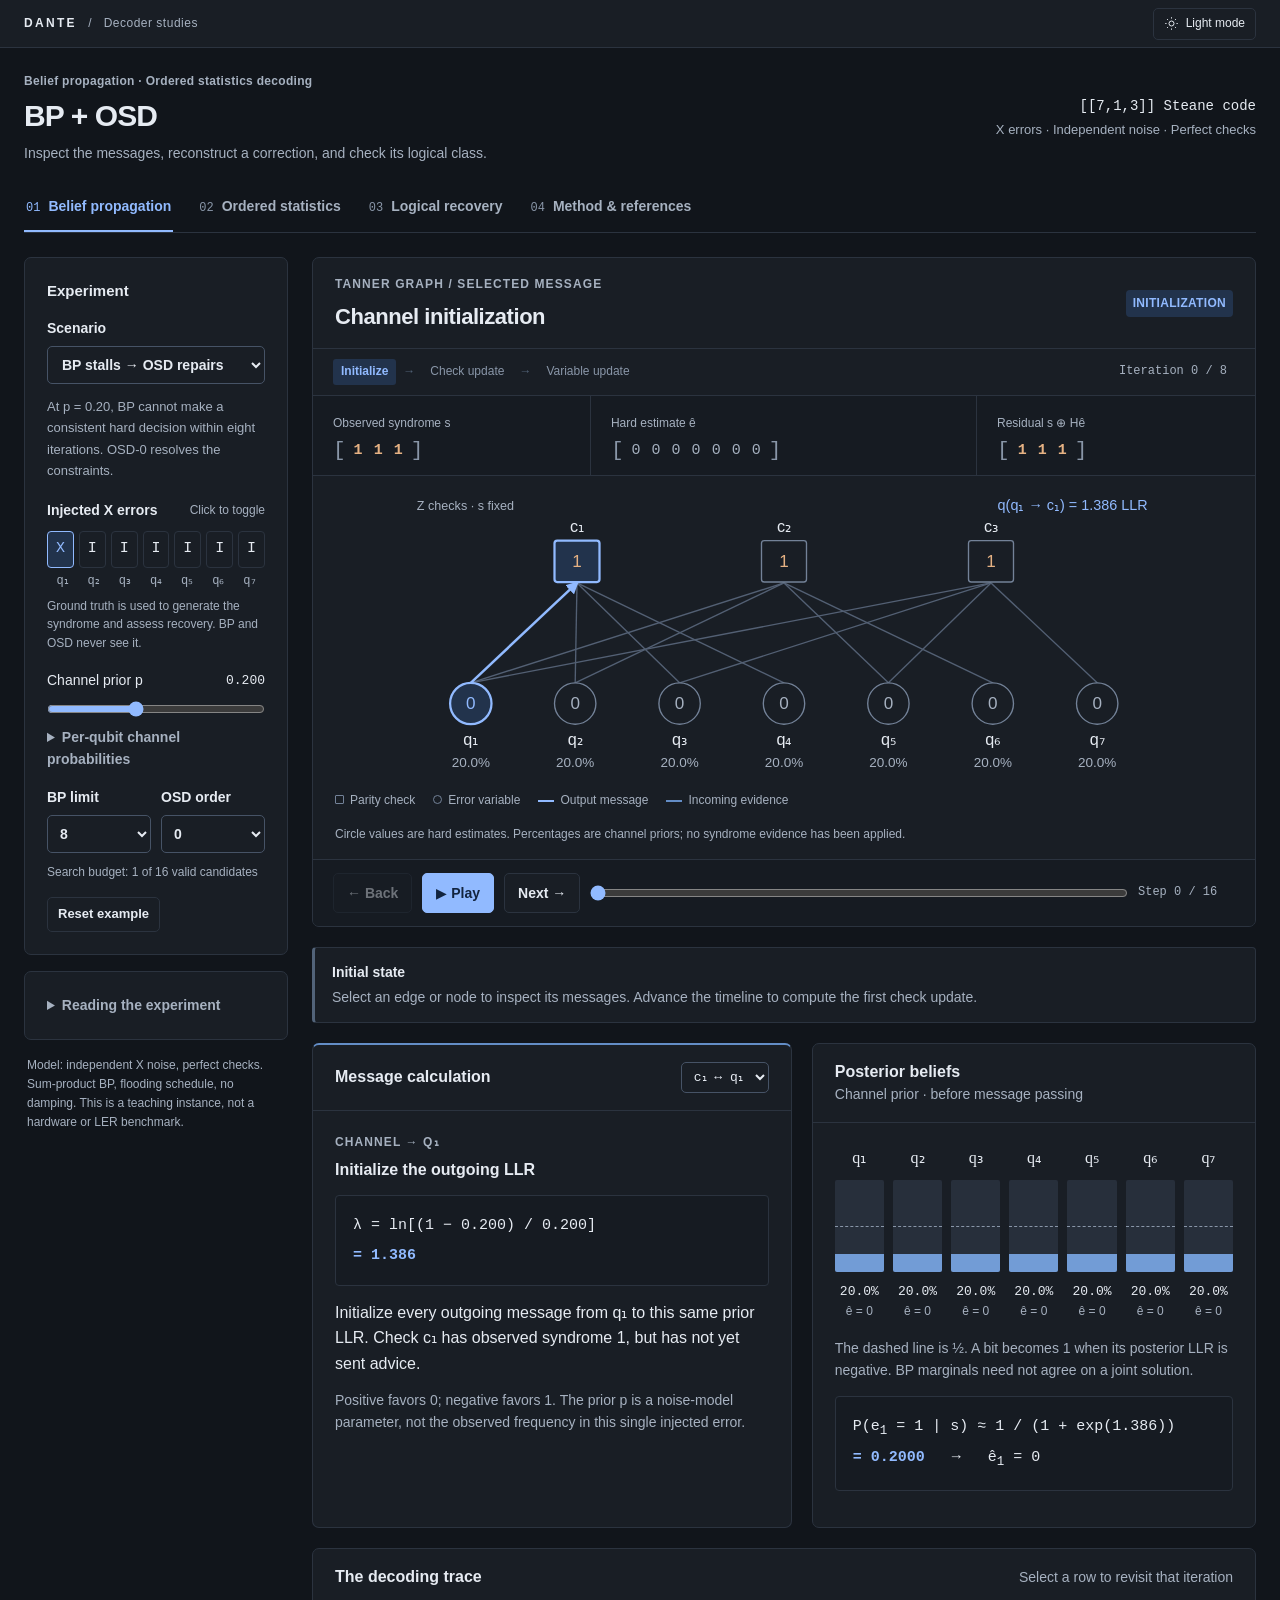
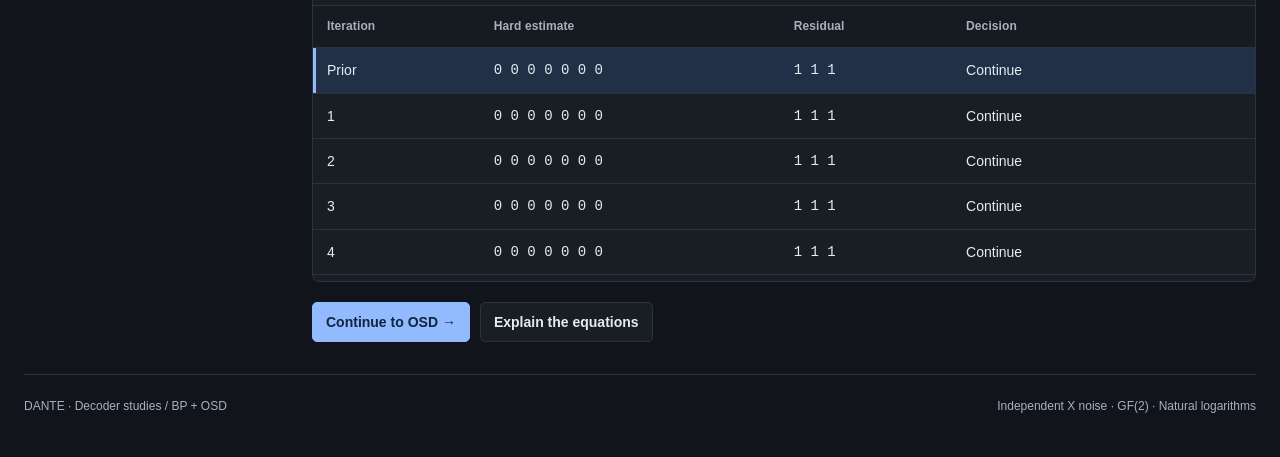
==== commit cc5ed1c8: "Polish BP+OSD with dark and light research themes Default to a restrained dark theme with a saved li" ====
--- a/bp-osd/index.html
+++ b/bp-osd/index.html
@@ -1,9 +1,9 @@
-<!doctype html><html lang="en"><head><meta charset="utf-8"><meta name="viewport" content="width=device-width,initial-scale=1"><meta name="description" content="An interactive, numerical guide to belief propagation and ordered statistics decoding for quantum error correction. Inspect Tanner-graph messages, row reduction, candidate search, and quantum degeneracy."><meta name="theme-color" content="#172338"><title>BP + OSD — Decoder Lab</title><style>/* Scientific workspace: neutral surfaces, tabular data, one interaction accent. */
+<!doctype html><html lang="en" data-theme="dark"><head><meta charset="utf-8"><meta name="viewport" content="width=device-width,initial-scale=1"><meta name="description" content="An interactive, numerical guide to belief propagation and ordered statistics decoding for quantum error correction. Inspect Tanner-graph messages, row reduction, candidate search, and quantum degeneracy."><meta name="theme-color" content="#11151b"><title>BP + OSD — Decoder Lab</title><script>try{const t=localStorage.getItem('dante-bp-osd-theme');if(t==='light'||t==='dark')document.documentElement.dataset.theme=t}catch{}</script><style>/* Paired research themes. Semantic colors are shared by HTML, SVG, and MathML. */
 :root {
   color-scheme: light;
   --ink: #202a36;
-  --muted: #5f6e7e;
-  --faint: #7f8b99;
+  --muted: #5b697a;
+  --faint: #6b7889;
   --blue: #245fc2;
   --blue-bg: #eef4ff;
   --orange: #9b5423;
@@ -11,13 +11,72 @@
   --green: #236c55;
   --green-bg: #edf7f2;
   --line: #dce2e9;
-  --paper: #fff;
+  --paper: #ffffff;
   --bg: #f7f8fa;
+  --inset: #fafbfd;
+  --hover: #f1f5fb;
+  --input-border: #bdc9d7;
+  --strong-line: #9daec3;
+  --primary: #245fc2;
+  --primary-ink: #ffffff;
+  --primary-hover: #1b4eaa;
+  --graph-line: #cfd7e1;
+  --graph-context: #e1e6ed;
+  --graph-input: #708fbd;
+  --node-border: #8090a5;
+  --track: #edf1f6;
+  --bar: #7299d8;
+  --hot-bar: #b78356;
+  --selection: #eef4ff;
+  --basis-bg: #f2f6fd;
+  --source-line: #a3bce5;
+  --target-bg: #fff4e8;
+  --warning-surface: #fffdfa;
+  --success-surface: #fcfefc;
+  --warning-line: #ddc6ae;
+  --success-line: #c8ded1;
   --mono: ui-monospace, SFMono-Regular, Consolas, 'Liberation Mono', monospace;
   --serif: 'Cambria Math', 'STIX Two Math', Cambria, Georgia, serif;
 }
+:root[data-theme=dark] {
+  color-scheme: dark;
+  --ink: #e6ebf2;
+  --muted: #a6b1c0;
+  --faint: #8996a8;
+  --blue: #91baff;
+  --blue-bg: #22334c;
+  --orange: #e5b183;
+  --orange-bg: #332a23;
+  --green: #8dcbb0;
+  --green-bg: #21352d;
+  --line: #2b333f;
+  --paper: #191e25;
+  --bg: #11151b;
+  --inset: #161b22;
+  --hover: #242c37;
+  --input-border: #465366;
+  --strong-line: #526379;
+  --primary: #91baff;
+  --primary-ink: #12243f;
+  --primary-hover: #b0cdff;
+  --graph-line: #414d5e;
+  --graph-context: #536074;
+  --graph-input: #638dc6;
+  --node-border: #738298;
+  --track: #272f3b;
+  --bar: #729cd6;
+  --hot-bar: #c09167;
+  --selection: #213047;
+  --basis-bg: #1f2b3e;
+  --source-line: #577cb2;
+  --target-bg: #3b2d23;
+  --warning-surface: #231f1d;
+  --success-surface: #1b2723;
+  --warning-line: #66513e;
+  --success-line: #3c5c4e;
+}
 * { box-sizing: border-box; }
-html { scroll-behavior: smooth; scroll-padding-top: 76px; }
+html { scroll-behavior: auto; scroll-padding-top: 76px; }
 body { margin: 0; color: var(--ink); background: var(--bg); font: 16px/1.6 -apple-system, BlinkMacSystemFont, 'Segoe UI', sans-serif; -webkit-font-smoothing: antialiased; }
 button, input, select { font: inherit; }
 button, a, summary, input, select { -webkit-tap-highlight-color: transparent; }
@@ -30,16 +89,16 @@
 h2 { font-size: 22px; font-weight: 640; letter-spacing: -.45px; line-height: 1.35; }
 h3 { font-size: 16px; font-weight: 650; line-height: 1.4; }
 p + p { margin-top: 12px; }
-button { border: 1px solid var(--line); border-radius: 5px; background: white; color: var(--ink); padding: 8px 13px; font-size: 14px; font-weight: 550; transition: background .15s, border-color .15s; }
-button:hover:not(:disabled) { background: #f4f7fc; border-color: #aebed3; }
-button.primary { background: var(--blue); border-color: var(--blue); color: #fff; }
-button.primary:hover:not(:disabled) { background: #1b4eaa; }
+button { border: 1px solid var(--line); border-radius: 5px; background: var(--paper); color: var(--ink); padding: 8px 13px; font-size: 14px; font-weight: 550; transition: background .15s, border-color .15s; }
+button:hover:not(:disabled) { background: var(--hover); border-color: var(--strong-line); }
+button.primary { background: var(--primary); border-color: var(--primary); color: var(--primary-ink); }
+button.primary:hover:not(:disabled) { background: var(--primary-hover); }
 button.small { font-size: 13px; padding: 6px 10px; }
-.topbar { height: 48px; padding: 0 max(24px, calc((100vw - 1464px) / 2)); display: flex; align-items: center; justify-content: space-between; gap: 20px; border-bottom: 1px solid var(--line); background: white; font-size: 12px; color: var(--muted); letter-spacing: .5px; }
+.topbar { height: 48px; padding: 0 max(24px, calc((100vw - 1464px) / 2)); display: flex; align-items: center; justify-content: space-between; gap: 20px; border-bottom: 1px solid var(--line); background: var(--paper); font-size: 12px; color: var(--muted); letter-spacing: .5px; }
 .brand { font-weight: 750; letter-spacing: 2.3px; color: var(--ink); }
-.topbar span:last-child { font-size: 12px; letter-spacing: 0; }
-.wrap { max-width: 1512px; margin: auto; padding: 27px 24px 40px; }
-.intro { display: flex; justify-content: space-between; align-items: center; gap: 28px; margin-bottom: 23px; }
+
+.wrap { max-width: 1512px; margin: auto; padding: 24px 24px 40px; }
+.intro { display: flex; justify-content: space-between; align-items: center; gap: 28px; margin-bottom: 18px; }
 .intro p { margin-top: 7px; max-width: 760px; font-size: 14px; color: var(--muted); }
 .wordmark { font-size: 12px; color: var(--muted); font-weight: 550; letter-spacing: .3px; margin-bottom: 6px; }
 .intro-note { flex-shrink: 0; text-align: right; font-size: 13px; line-height: 1.75; color: var(--muted); }
@@ -62,7 +121,7 @@
 .stack { display: grid; gap: 20px; min-width: 0; }
 .field { display: block; margin-top: 16px; font-size: 13px; font-weight: 600; }
 .field:first-child { margin-top: 0; }
-select, input[type=number] { width: 100%; background: white; border: 1px solid #c6d0dc; color: var(--ink); border-radius: 5px; padding: 9px 10px; margin-top: 6px; font-size: 14px; }
+select, input[type=number] { width: 100%; background: var(--paper); border: 1px solid var(--input-border); color: var(--ink); border-radius: 5px; padding: 9px 10px; margin-top: 6px; font-size: 14px; }
 input[type=range] { width: 100%; accent-color: var(--blue); cursor: pointer; margin: 9px 0; }
 .range-label { display: flex; align-items: center; justify-content: space-between; gap: 8px; margin-top: 17px; font-size: 13px; }
 .range-label strong { font-weight: 600; }
@@ -70,15 +129,15 @@
 .mono { font-family: var(--mono); font-variant-numeric: tabular-nums; }
 .bits { display: flex; gap: 5px; margin: 10px 0 5px; }
 .bits button { flex: 1; min-width: 0; padding: 6px 0; border-radius: 4px; font: 15px/1.5 var(--mono); }
-.bits button.on { background: var(--ink); color: #fff; border-color: var(--ink); }
+.bits button.on { background: var(--blue-bg); color: var(--blue); border-color: var(--blue); }
 .bit-labels { display: grid; grid-template-columns: repeat(7, 1fr); font: 12px var(--mono); color: var(--muted); text-align: center; }
 .vector { display: inline-flex; align-items: center; gap: 5px; white-space: nowrap; font: 15px var(--mono); font-variant-numeric: tabular-nums; }
-.vector:before, .vector:after { content: '['; color: #8390a1; font-size: 21px; font-weight: 300; }
+.vector:before, .vector:after { content: '['; color: var(--faint); font-size: 21px; font-weight: 300; }
 .vector:after { content: ']'; }
-.vector span { color: #708096; padding: 3px 3px; }
+.vector span { color: var(--muted); padding: 3px 3px; }
 .vector .one { color: var(--blue); font-weight: 700; }
 .vector.orange .one { color: var(--orange); }
-.metrics { display: grid; grid-template-columns: .9fr 1.25fr .9fr; border-bottom: 1px solid var(--line); background: #fbfcfe; }
+.metrics { display: grid; grid-template-columns: .9fr 1.25fr .9fr; border-bottom: 1px solid var(--line); background: var(--inset); }
 .metric { padding: 13px 20px; border-right: 1px solid var(--line); }
 .metric:last-child { border: 0; }
 .metric b { display: block; margin-top: 5px; font-weight: 500; line-height: 1.3; }
@@ -87,37 +146,37 @@
 .tag.blue { color: var(--blue); background: var(--blue-bg); }
 .tag.orange { color: var(--orange); background: var(--orange-bg); }
 .tag.green { color: var(--green); background: var(--green-bg); }
-.graph-wrap { padding: 10px 18px 0; background: white; }
+.graph-wrap { padding: 10px 18px 0; background: var(--paper); }
 .graph { display: block; width: 100%; max-height: 288px; overflow: visible; }
 .graph text { font-family: inherit; }
-.graph .link { stroke: #cfd7e1; stroke-width: 1.5; fill: none; }
-.graph .context-link { stroke: #e1e6ed; }
-.graph .input-link { stroke: #85a7de; stroke-width: 2; }
+.graph .link { stroke: var(--graph-line); stroke-width: 1.5; fill: none; }
+.graph .context-link { stroke: var(--graph-context); }
+.graph .input-link { stroke: var(--graph-input); stroke-width: 2; }
 .graph .active-link { stroke: var(--blue); stroke-width: 2.8; }
 .graph .edge-hit { stroke: transparent; stroke-width: 17; fill: none; cursor: pointer; }
 .graph .node { cursor: pointer; outline: none; }
 .graph .node:hover circle, .graph .node:focus-visible circle, .graph .node:hover rect, .graph .node:focus-visible rect { stroke: var(--blue); stroke-width: 3; }
 .graph .packet { fill: var(--blue); }
 .legend { display: flex; gap: 18px; flex-wrap: wrap; padding: 11px 22px 15px; color: var(--muted); font-size: 12px; }
-.key { display: inline-block; width: 9px; height: 9px; border: 1.5px solid #485971; border-radius: 50%; margin-right: 6px; }
+.key { display: inline-block; width: 9px; height: 9px; border: 1.5px solid var(--node-border); border-radius: 50%; margin-right: 6px; }
 .key.square { border-radius: 1px; }
 .key.line { height: 0; width: 16px; border: 0; border-top: 2px solid var(--blue); border-radius: 0; vertical-align: middle; }
-.key.input { border-top-color: #85a7de; }
-.transport { padding: 13px 20px; border-top: 1px solid var(--line); display: flex; align-items: center; gap: 10px; flex-wrap: wrap; background: #fbfcfe; }
+.key.input { border-top-color: var(--graph-input); }
+.transport { padding: 13px 20px; border-top: 1px solid var(--line); display: flex; align-items: center; gap: 10px; flex-wrap: wrap; background: var(--inset); }
 .transport input { flex: 1; width: auto; min-width: 90px; }
 .transport output { min-width: 97px; font-size: 12px; }
-.status { border: 1px solid var(--line); border-left: 3px solid #8097b7; border-radius: 4px; padding: 13px 17px; background: white; font-size: 14px; color: var(--muted); line-height: 1.6; }
+.status { border: 1px solid var(--line); border-left: 3px solid var(--strong-line); border-radius: 4px; padding: 13px 17px; background: var(--paper); font-size: 14px; color: var(--muted); line-height: 1.6; }
 .status strong { color: var(--ink); display: block; font-weight: 600; margin-bottom: 3px; }
-.status.warning { border-left-color: var(--orange); background: #fffdfa; }
-.status.success { border-left-color: var(--green); background: #fcfefc; }
+.status.warning { border-left-color: var(--orange); background: var(--warning-surface); }
+.status.success { border-left-color: var(--green); background: var(--success-surface); }
 .two-col { display: grid; grid-template-columns: 1.08fr 1fr; gap: 20px; }
-.formula { font: 15px/1.95 var(--mono); font-variant-numeric: tabular-nums; background: #f8fafc; border: 1px solid #e4e9ef; border-radius: 4px; padding: 15px 17px; margin: 14px 0; overflow-x: auto; }
+.formula { font: 15px/1.95 var(--mono); font-variant-numeric: tabular-nums; background: var(--inset); border: 1px solid var(--line); border-radius: 4px; padding: 15px 17px; margin: 14px 0; overflow-x: auto; }
 .formula .blue { color: var(--blue); font-weight: 650; }
 .formula .orange { color: var(--orange); }
 .formula small { color: var(--muted); font-size: 12px; padding-left: 2px; }
-.math-display { font-family: var(--serif); font-size: 20px; line-height: 1.9; text-align: center; background: #fff; border: 0; border-top: 1px solid var(--line); border-bottom: 1px solid var(--line); border-radius: 0; padding: 20px 16px; }
+.math-display { font-family: var(--serif); font-size: 20px; line-height: 1.9; text-align: center; background: var(--paper); border: 0; border-top: 1px solid var(--line); border-bottom: 1px solid var(--line); border-radius: 0; padding: 20px 16px; }
 .math-display sub, .math-display sup { font-size: 70%; }
-.inspector { border-top: 2px solid #7898c7; }
+.inspector { border-top: 2px solid var(--graph-input); }
 .inspector select { width: auto; max-width: 200px; font: 13px var(--mono); margin: 0; padding: 6px 8px; }
 .factor-row { display: grid; grid-template-columns: repeat(3, minmax(0, 1fr)); gap: 8px; margin: 14px 0; }
 .factor { padding: 9px; border: 1px solid var(--line); border-radius: 4px; font: 12px/1.6 var(--mono); min-width: 0; }
@@ -126,38 +185,38 @@
 .prob-grid { display: grid; grid-template-columns: repeat(7, 1fr); gap: 9px; align-items: end; }
 .prob-cell { font-size: 13px; text-align: center; }
 .prob-cell > span { font-family: var(--serif); font-size: 16px; }
-.bar-area { height: 92px; background: #f0f3f7; border-radius: 2px; position: relative; overflow: hidden; margin: 9px 0; }
-.bar-area:after { content: ''; position: absolute; width: 100%; top: 50%; left: 0; border-top: 1px dashed #8090a6; }
-.bar { position: absolute; bottom: 0; width: 100%; background: #7299d8; transition: height .2s; }
-.bar.hot { background: #b78356; }
+.bar-area { height: 92px; background: var(--track); border-radius: 2px; position: relative; overflow: hidden; margin: 9px 0; }
+.bar-area:after { content: ''; position: absolute; width: 100%; top: 50%; left: 0; border-top: 1px dashed var(--faint); }
+.bar { position: absolute; bottom: 0; width: 100%; background: var(--bar); transition: height .2s; }
+.bar.hot { background: var(--hot-bar); }
 .prob-cell b { font: 13px var(--mono); font-variant-numeric: tabular-nums; }
 .scroll-x { overflow-x: auto; }
 table { width: 100%; border-collapse: collapse; font-size: 14px; text-align: left; font-variant-numeric: tabular-nums; }
 th, td { padding: 11px 14px; border-bottom: 1px solid var(--line); vertical-align: top; }
-th { background: #fafbfd; font-size: 12px; letter-spacing: .1px; color: var(--muted); font-weight: 600; }
+th { background: var(--inset); font-size: 12px; letter-spacing: .1px; color: var(--muted); font-weight: 600; }
 tbody tr:last-child td { border-bottom: 0; }
-tbody tr.selected { background: #f3f7fe; }
+tbody tr.selected { background: var(--selection); }
 tbody tr.selected td:first-child { box-shadow: inset 3px 0 var(--blue); }
 tbody tr.clickable { cursor: pointer; }
-tbody tr.clickable:hover { background: #f6f8fc; }
+tbody tr.clickable:hover { background: var(--hover); }
 .numeric { text-align: right; font-family: var(--mono); }
 .matrix { width: auto; margin: 19px auto; font: 17px/1.5 var(--mono); }
 .matrix th, .matrix td { border: 0; padding: 10px 16px; text-align: center; vertical-align: middle; }
-.matrix th { font-family: var(--serif); background: white; font-size: 16px; border-bottom: 1px solid var(--line); }
+.matrix th { font-family: var(--serif); background: var(--paper); font-size: 16px; border-bottom: 1px solid var(--line); }
 .matrix th .tiny { font: 12px var(--mono); color: var(--muted); letter-spacing: .5px; }
-.matrix tbody { border-left: 1.5px solid #657287; border-right: 1.5px solid #657287; }
+.matrix tbody { border-left: 1.5px solid var(--node-border); border-right: 1.5px solid var(--node-border); }
 .matrix td.on { color: var(--ink); font-weight: 650; }
-.matrix td.off { color: #8a97a8; }
-.matrix td.pivot { background: #f2f6fd; }
-.matrix .split { border-left: 1px dashed #b7c5d6; }
-.matrix .rhs { border-left: 1px solid #9eabbc; background: #fcf8f2; color: var(--orange); }
+.matrix td.off { color: var(--faint); }
+.matrix td.pivot { background: var(--basis-bg); }
+.matrix .split { border-left: 1px dashed var(--strong-line); }
+.matrix .rhs { border-left: 1px solid var(--strong-line); background: var(--orange-bg); color: var(--orange); }
 .matrix td.pivot-cell { outline: 2px solid var(--blue); outline-offset: -4px; font-weight: 800; color: var(--blue); }
-.matrix .source-row td { box-shadow: inset 0 2px #a3bce5, inset 0 -2px #a3bce5; }
-.matrix .target-row td { background: #fff4e8; }
-.matrix .row-marker { font-size: 12px; color: var(--muted); background: white!important; border: 0!important; box-shadow: none!important; }
+.matrix .source-row td { box-shadow: inset 0 2px var(--source-line), inset 0 -2px var(--source-line); }
+.matrix .target-row td { background: var(--target-bg); }
+.matrix .row-marker { font-size: 12px; color: var(--muted); background: var(--paper)!important; border: 0!important; box-shadow: none!important; }
 .order-row { display: grid; grid-template-columns: repeat(7, 1fr); gap: 7px; margin: 19px 0; }
-.order-chip { text-align: center; border: 1px solid var(--line); border-top: 2px solid #bfc9d6; border-radius: 4px; padding: 8px 3px; min-width: 0; }
-.order-chip.basis { border-top-color: var(--blue); background: #f7faff; }
+.order-chip { text-align: center; border: 1px solid var(--line); border-top: 2px solid var(--strong-line); border-radius: 4px; padding: 8px 3px; min-width: 0; }
+.order-chip.basis { border-top-color: var(--blue); background: var(--basis-bg); }
 .order-chip strong { display: block; font-family: var(--serif); font-size: 20px; font-weight: 500; margin: 3px 0; }
 .order-chip .tiny { font: 12px var(--mono); }
 .order-chip .role { display: block; font: 12px var(--mono); letter-spacing: .7px; margin-top: 7px; color: var(--muted); }
@@ -165,17 +224,17 @@
 .step-list { counter-reset: steps; margin: 17px 0 0; padding: 0; list-style: none; }
 .step-list li { counter-increment: steps; position: relative; padding: 0 0 20px 37px; font-size: 15px; }
 .step-list li:last-child { padding-bottom: 0; }
-.step-list li:before { content: counter(steps, decimal-leading-zero); position: absolute; left: 0; top: 2px; color: #7f94b1; font: 12px var(--mono); }
+.step-list li:before { content: counter(steps, decimal-leading-zero); position: absolute; left: 0; top: 2px; color: var(--faint); font: 12px var(--mono); }
 .step-list strong { display: block; margin-bottom: 3px; font-weight: 600; }
 .prob-inputs { display: grid; grid-template-columns: 1fr 1fr; gap: 8px; margin-top: 12px; }
 .prob-inputs label { font-size: 12px; color: var(--muted); }
 .prob-inputs input { font: 14px var(--mono); padding: 6px; margin-top: 3px; }
 .equivalence { display: grid; grid-template-columns: 1fr 1fr; gap: 20px; }
-.coset-head { padding: 18px 20px; border-bottom: 1px solid var(--line); border-top: 2px solid #6088c8; }
-.coset-head.other { border-top-color: #b6885a; }
+.coset-head { padding: 18px 20px; border-bottom: 1px solid var(--line); border-top: 2px solid var(--bar); }
+.coset-head.other { border-top-color: var(--hot-bar); }
 .coset-head b { display: block; font: 26px/1.6 var(--mono); margin-top: 5px; letter-spacing: -.7px; }
-.massbar { display: flex; height: 13px; background: #b7895b; border-radius: 2px; overflow: hidden; margin: 19px 0 12px; }
-.massbar span { background: #6088c8; }
+.massbar { display: flex; height: 13px; background: var(--hot-bar); border-radius: 2px; overflow: hidden; margin: 19px 0 12px; }
+.massbar span { background: var(--bar); }
 .guide { max-width: 1020px; margin: auto; display: grid; gap: 24px; }
 .guide .pad { padding: 32px 38px; }
 .guide p { max-width: 860px; line-height: 1.8; }
@@ -187,7 +246,7 @@
 details p, details .formula { margin-top: 12px; }
 .faq-columns { display: grid; grid-template-columns: 1fr 1fr; gap: 24px; }
 .source-list { display: grid; gap: 16px; padding-left: 20px; margin-top: 24px; font-size: 15px; }
-.source-list a { text-decoration-color: #a4badc; }
+.source-list a { text-decoration-color: var(--graph-input); }
 .footer { margin-top: 32px; padding-top: 22px; border-top: 1px solid var(--line); display: flex; justify-content: space-between; gap: 20px; color: var(--muted); font-size: 12px; }
 [hidden] { display: none!important; }
 .callout-inline { color: var(--muted); font-size: 13px; margin-top: 12px; line-height: 1.65; }
@@ -196,14 +255,14 @@
 .history-table { max-height: 275px; overflow: auto; }
 .history-table th { position: sticky; top: 0; z-index: 1; }
 .guide-banner { display: flex; align-items: start; gap: 20px; }
-.big-num { font: 24px/1.6 var(--mono); color: #8193ad; }
-.logic-result { padding: 18px 20px; border-radius: 4px; margin-top: 20px; border: 1px solid #d1e3d9; border-left: 3px solid var(--green); background: #fcfefc; font-size: 14px; }
-.logic-result.fail { background: #fffdfa; border-color: #e7d9c9; border-left-color: var(--orange); }
+.big-num { font: 24px/1.6 var(--mono); color: var(--faint); }
+.logic-result { padding: 18px 20px; border-radius: 4px; margin-top: 20px; border: 1px solid var(--success-line); border-left: 3px solid var(--green); background: var(--success-surface); font-size: 14px; }
+.logic-result.fail { background: var(--warning-surface); border-color: var(--warning-line); border-left-color: var(--orange); }
 .logic-result b { display: block; font-size: 18px; margin-bottom: 6px; }
 .screen-reader { position: absolute; width: 1px; height: 1px; overflow: hidden; clip: rect(0, 0, 0, 0); }
 .config h3 { font-size: 15px; }
 .config .config-heading { display: flex; justify-content: space-between; align-items: center; gap: 8px; }
-.modified { color: var(--orange); border: 1px solid #e3cbb2; border-radius: 3px; padding: 1px 5px; font-size: 12px; }
+.modified { color: var(--orange); border: 1px solid var(--warning-line); border-radius: 3px; padding: 1px 5px; font-size: 12px; }
 .config-divider { border: 0; border-top: 1px solid var(--line); margin: 19px 0 0; }
 .config .control-pair { display: grid; grid-template-columns: 1fr 1fr; gap: 10px; }
 .config .control-pair select { padding-left: 8px; padding-right: 5px; }
@@ -213,15 +272,15 @@
 .phase-track { display: flex; align-items: center; gap: 7px; padding: 10px 20px; border-bottom: 1px solid var(--line); font-size: 12px; color: var(--faint); }
 .phase-track span { padding: 3px 8px; border-radius: 3px; }
 .phase-track span.current { background: var(--blue-bg); color: var(--blue); font-weight: 600; }
-.phase-track i { font-style: normal; color: #9eabbc; }
+.phase-track i { font-style: normal; color: var(--strong-line); }
 .phase-track .phase-count { margin-left: auto; font-family: var(--mono); color: var(--muted); }
 .graph-note { font-size: 12px; line-height: 1.6; color: var(--muted); padding: 0 22px 14px; }
 .matrix-key { display: flex; gap: 17px; flex-wrap: wrap; margin-bottom: 14px; font-size: 12px; color: var(--muted); }
-.matrix-key span:before { content: ''; display: inline-block; width: 11px; height: 9px; border: 1px solid #afbfda; background: #f2f6fd; margin-right: 6px; }
-.matrix-key .source:before { border: 2px solid #a3bce5; background: white; }
-.matrix-key .target:before { border-color: #e2be97; background: #fff4e8; }
+.matrix-key span:before { content: ''; display: inline-block; width: 11px; height: 9px; border: 1px solid var(--source-line); background: var(--basis-bg); margin-right: 6px; }
+.matrix-key .source:before { border: 2px solid var(--source-line); background: var(--paper); }
+.matrix-key .target:before { border-color: var(--warning-line); background: var(--target-bg); }
 .table-note { font-size: 12px; color: var(--muted); padding: 10px 14px; border-top: 1px solid var(--line); }
-.result-mark { display: inline-block; padding: 2px 5px; margin-left: 6px; border: 1px solid #bdd0ec; border-radius: 3px; color: var(--blue); font: 12px/1.4 -apple-system, sans-serif; letter-spacing: .3px; vertical-align: middle; }
+.result-mark { display: inline-block; padding: 2px 5px; margin-left: 6px; border: 1px solid var(--source-line); border-radius: 3px; color: var(--blue); font: 12px/1.4 -apple-system, sans-serif; letter-spacing: .3px; vertical-align: middle; }
 .inspection-label { margin-bottom: 10px; color: var(--muted); font-size: 12px; }
 .detail-row { display: flex; justify-content: space-between; align-items: baseline; gap: 15px; font-size: 14px; border-bottom: 1px solid var(--line); padding: 9px 0; }
 .detail-row:last-child { border: 0; }
@@ -230,9 +289,9 @@
 .detail-total strong { font: 23px var(--mono); color: var(--blue); }
 @media(min-width:1600px) { .workspace { grid-template-columns: 280px minmax(0,1fr); gap: 30px; } .sidebar { position: sticky; top: 70px; } }
 @media(max-width:1100px) { .workspace { grid-template-columns: 236px minmax(0,1fr); gap: 18px; } .two-col { grid-template-columns: 1fr; } .pad { padding: 19px; } .intro-note { display: none; } .vector { gap: 3px; } .vector span { padding: 2px; } .matrix th, .matrix td { padding: 9px 11px; } .tabs { gap: 22px; } .phase-track { gap: 2px; padding: 8px 15px; } .phase-track span { padding: 3px 6px; } .order-chip .tiny { font-size: 12px; } }
-@media(max-width:760px) { .wrap { padding: 22px 14px 32px; } .topbar { padding: 0 16px; height: 42px; } .topbar span:last-child { display: none; } h1 { font-size: 27px; } .workspace { grid-template-columns: 1fr; } .sidebar { grid-template-columns: 1fr; } .sidebar .howto, .sidebar > .caption { display: none; } .intro { margin-bottom: 17px; } .tabs { gap: 23px; margin-bottom: 18px; } .tabs .num { display: none; } .tabs button { font-size: 13px; } .equivalence, .faq-columns { grid-template-columns: 1fr; } .metric { padding: 10px; } .metric .caption { font-size: 12px; } .vector { font-size: 12px; gap: 1px; } .vector span { padding: 3px 2px; } .vector:before, .vector:after { font-size: 16px; } .card-head { padding: 14px 16px; flex-wrap: wrap; } .card-head h2 { font-size: 19px; } .transport { padding: 12px 14px; gap: 7px; } .transport button { padding: 8px 10px; } .transport output { min-width: 78px; font-size: 12px; } .prob-grid { gap: 6px; } .prob-cell b { font-size: 12px; } .order-row { gap: 4px; } .order-chip .tiny { font-size: 12px; } .order-chip strong { font-size: 18px; } .order-chip .role { font-size: 12px; letter-spacing: 0; } .matrix th, .matrix td { padding: 8px; } .footer { flex-direction: column; gap: 6px; } .guide .pad { padding: 23px 19px; } .graph-wrap { overflow-x: auto; padding: 8px 8px 0; } .graph { min-width: 540px; max-height: 270px; } .legend { gap: 11px; font-size: 12px; padding: 10px 15px; } .graph-note { padding: 0 15px 12px; } .config { display: grid; grid-template-columns: 1fr 1fr; gap: 0 20px; } .config .wide, .config .config-heading, .config .config-divider { grid-column: 1 / -1; } .config .field { margin-top: 13px; } .config .control-pair { grid-column: 1/-1; } .config > .callout-inline { grid-column: 1/-1; } .phase-track { flex-wrap: wrap; font-size: 12px; } .phase-track .phase-count { margin-left: 0; padding-left: 6px; } .math-display { font-size: 18px; text-align: left; } .matrix-key { gap: 10px; } }
+@media(max-width:760px) { .wrap { padding: 22px 14px 32px; } .topbar { padding: 0 16px; height: 42px; }  h1 { font-size: 27px; } .workspace { grid-template-columns: 1fr; } .sidebar { grid-template-columns: 1fr; } .sidebar .howto, .sidebar > .caption { display: none; } .intro { margin-bottom: 17px; } .tabs { gap: 23px; margin-bottom: 18px; } .tabs .num { display: none; } .tabs button { font-size: 13px; } .equivalence, .faq-columns { grid-template-columns: 1fr; } .metric { padding: 10px; } .metric .caption { font-size: 12px; } .vector { font-size: 12px; gap: 1px; } .vector span { padding: 3px 2px; } .vector:before, .vector:after { font-size: 16px; } .card-head { padding: 14px 16px; flex-wrap: wrap; } .card-head h2 { font-size: 19px; } .transport { padding: 12px 14px; gap: 7px; } .transport button { padding: 8px 10px; } .transport output { min-width: 78px; font-size: 12px; } .prob-grid { gap: 6px; } .prob-cell b { font-size: 12px; } .order-row { gap: 4px; } .order-chip .tiny { font-size: 12px; } .order-chip strong { font-size: 18px; } .order-chip .role { font-size: 12px; letter-spacing: 0; } .matrix th, .matrix td { padding: 8px; } .footer { flex-direction: column; gap: 6px; } .guide .pad { padding: 23px 19px; } .graph-wrap { overflow-x: auto; padding: 8px 8px 0; } .graph { min-width: 540px; max-height: 270px; } .legend { gap: 11px; font-size: 12px; padding: 10px 15px; } .graph-note { padding: 0 15px 12px; } .config { display: grid; grid-template-columns: 1fr 1fr; gap: 0 20px; } .config .wide, .config .config-heading, .config .config-divider { grid-column: 1 / -1; } .config .field { margin-top: 13px; } .config .control-pair { grid-column: 1/-1; } .config > .callout-inline { grid-column: 1/-1; } .phase-track { flex-wrap: wrap; font-size: 12px; } .phase-track .phase-count { margin-left: 0; padding-left: 6px; } .math-display { font-size: 18px; text-align: left; } .matrix-key { gap: 10px; } }
 @media(prefers-reduced-motion:reduce) { * { scroll-behavior: auto!important; transition: none!important; } .packet { display: none; } }
-@media print { .topbar, .tabs, .sidebar, .transport, .lesson-nav { display: none; } .wrap { padding: 0; } .workspace { display: block; } .card { break-inside: avoid; } .intro-note { display: none; } body { background: white; } .footer { margin-top: 15px; } }
+@media print { .topbar, .tabs, .sidebar, .transport, .lesson-nav { display: none; } .wrap { padding: 0; } .workspace { display: block; } .card { break-inside: avoid; } .intro-note { display: none; } body { background: var(--paper); } .footer { margin-top: 15px; } }
 
 .config .control-pair .field { margin-top: 16px; }
 .config .field, .range-label { font-size: 14px; }
@@ -255,12 +314,76 @@
   .config { display: grid; grid-template-columns: 1fr 1fr; gap: 0 22px; }
   .config .wide, .config > .callout-inline, .config .control-pair { grid-column: 1/-1; }
   .graph-wrap { overflow-x: auto; }
-  .graph { min-width: 680px; max-height: 300px; }
+  .graph { min-width: 640px; max-height: 300px; }
   .two-col { grid-template-columns: 1fr; }
 }
 @media(max-width:710px) { .mobile-note { display: block; } }
+
+
+/* Compact theme control; tab state and scientific color semantics stay separate. */
+.topbar { gap: 12px; }
+.theme-toggle { display: inline-flex; align-items: center; gap: 7px; padding: 5px 10px; min-height: 32px; flex-shrink: 0; font-size: 12px; font-weight: 500; background: transparent; border-color: var(--line); }
+.theme-toggle svg { width: 15px; height: 15px; fill: none; stroke: currentColor; stroke-width: 1.6; }
+.theme-toggle .moon-icon { display: none; }
+:root[data-theme=light] .theme-toggle .sun-icon { display: none; }
+:root[data-theme=light] .theme-toggle .moon-icon { display: block; }
+::selection { background: var(--blue-bg); color: var(--ink); }
+html { scrollbar-color: var(--strong-line) var(--bg); }
+select:focus-visible, input:focus-visible { border-color: var(--blue); }
+.topbar, .card, .status, .formula { box-shadow: none; }
+.graph-wrap { padding-top: 16px; }
+.graph .node:focus-visible { outline: none; }
+tbody tr.clickable:focus-visible { outline-offset: -2px; }
+.matrix .source-row td.pivot-cell { color: var(--blue); }
+.config-summary { list-style: none; }
+.config-summary::-webkit-details-marker { display: none; }
+@media(max-width:760px) {
+  .topbar { height: 48px; }
+  .theme-toggle { min-height: 32px; padding: 5px 8px; }
+  .topbar > span { font-size: 11px; letter-spacing: 0; }
+}
+@media print {
+  :root[data-theme=dark] {
+  --ink: #202a36;
+  --muted: #5b697a;
+  --faint: #6b7889;
+  --blue: #245fc2;
+  --blue-bg: #eef4ff;
+  --orange: #9b5423;
+  --orange-bg: #fff7ed;
+  --green: #236c55;
+  --green-bg: #edf7f2;
+  --line: #dce2e9;
+  --paper: #ffffff;
+  --bg: #f7f8fa;
+  --inset: #fafbfd;
+  --hover: #f1f5fb;
+  --input-border: #bdc9d7;
+  --strong-line: #9daec3;
+  --primary: #245fc2;
+  --primary-ink: #ffffff;
+  --primary-hover: #1b4eaa;
+  --graph-line: #cfd7e1;
+  --graph-context: #e1e6ed;
+  --graph-input: #708fbd;
+  --node-border: #8090a5;
+  --track: #edf1f6;
+  --bar: #7299d8;
+  --hot-bar: #b78356;
+  --selection: #eef4ff;
+  --basis-bg: #f2f6fd;
+  --source-line: #a3bce5;
+  --target-bg: #fff4e8;
+  --warning-surface: #fffdfa;
+  --success-surface: #fcfefc;
+  --warning-line: #ddc6ae;
+  --success-line: #c8ded1;
+    color-scheme: light;
+  }
+  body { background: #fff; }
+}
 </style></head><body>
-<header class="topbar"><span><b class="brand">DANTE</b> &nbsp; / &nbsp; Decoder studies</span><span>Quantum error correction &nbsp; / &nbsp; Interactive methods</span></header>
+<header class="topbar"><span><b class="brand">DANTE</b> &nbsp; / &nbsp; Decoder studies</span><button id="theme-toggle" class="theme-toggle" aria-label="Switch to light mode" title="Switch to light mode"><svg class="sun-icon" viewBox="0 0 24 24" aria-hidden="true"><circle cx="12" cy="12" r="4"/><path d="M12 2v2m0 16v2M2 12h2m16 0h2M5 5l1.5 1.5m11 11L19 19M5 19l1.5-1.5m11-11L19 5"/></svg><svg class="moon-icon" viewBox="0 0 24 24" aria-hidden="true"><path d="M20.5 14.2A8.5 8.5 0 0 1 9.8 3.5 8.5 8.5 0 1 0 20.5 14.2Z"/></svg><span id="theme-label">Light mode</span></button></header>
 <main class="wrap"><div class="intro"><div><div class="wordmark">Belief propagation · Ordered statistics decoding</div><h1>BP + OSD</h1><p>Inspect the messages, reconstruct a correction, and check its logical class.</p></div><div class="intro-note"><strong>[[7,1,3]] Steane code</strong>X errors · Independent noise · Perfect checks</div></div><nav class="tabs" role="tablist" aria-label="Decoder lessons"><button role="tab" id="tab-bp" aria-controls="panel-bp" aria-selected="true" data-tab="bp"><span class="num">01</span>Belief propagation</button><button role="tab" id="tab-osd" aria-controls="panel-osd" aria-selected="false" tabindex="-1" data-tab="osd"><span class="num">02</span>Ordered statistics</button><button role="tab" id="tab-quantum" aria-controls="panel-quantum" aria-selected="false" tabindex="-1" data-tab="quantum"><span class="num">03</span>Logical recovery</button><button role="tab" id="tab-guide" aria-controls="panel-guide" aria-selected="false" tabindex="-1" data-tab="guide"><span class="num">04</span>Method & references</button></nav>
 <div id="interactive" class="workspace"><aside class="sidebar"><section class="card"><details id="experiment-panel" class="config-panel" open><summary class="config-summary">Experiment configuration<span id="config-overview" class="tiny"></span></summary><div class="pad config"><div class="config-heading"><h3>Experiment</h3><span id="modified" class="modified" hidden>MODIFIED</span></div><label class="field wide">Scenario<select id="preset"><option value="stall">BP stalls → OSD repairs</option><option value="easy">BP finds a correction</option><option value="order">Why search beyond OSD-0?</option><option value="logical">Same syndrome, wrong logical class</option><option value="zero">An invisible stabilizer</option></select></label><p id="preset-note" class="callout-inline"></p><div class="wide"><div class="range-label"><strong>Injected X errors</strong><span class="tiny">Click to toggle</span></div><div id="error-bits" class="bits"></div><div class="bit-labels"><span>q₁</span><span>q₂</span><span>q₃</span><span>q₄</span><span>q₅</span><span>q₆</span><span>q₇</span></div><p class="tiny" style="margin-top:9px">Ground truth is used to generate the syndrome and assess recovery. BP and OSD never see it.</p></div><div class="wide"><div class="range-label"><label for="prior">Channel prior p</label><output id="prior-value">0.080</output></div><input id="prior" type="range" min="1" max="499" value="80" aria-label="Uniform error probability in thousandths"><details><summary class="caption">Per-qubit channel probabilities</summary><div id="prior-inputs" class="prob-inputs"></div></details></div><div class="control-pair"><label class="field">BP limit<select id="maxiter"><option>4</option><option selected>8</option><option>16</option><option>32</option></select></label><label class="field">OSD order<select id="order"><option value="0">0</option><option value="1">1</option><option value="2" selected>2</option><option value="3">3</option><option value="4">4 · full</option></select></label></div><p id="search-budget" class="tiny wide" style="margin-top:10px"></p><div class="wide" style="margin-top:16px"><button id="reset" class="small">Reset example</button></div></div></details></section><section class="card pad howto"><details><summary class="caption">Reading the experiment</summary><ol class="step-list"><li><strong>Choose an error.</strong>The measured syndrome is s = H e.</li><li><strong>Inspect a BP message.</strong>Select a check, qubit, or edge. Advance one half-iteration at a time.</li><li><strong>Follow the fallback.</strong>OSD uses BP’s final error probabilities to choose a basis.</li><li><strong>Check the logical result.</strong>A valid syndrome is only the first test.</li></ol></details></section><div class="caption">Model: independent X noise, perfect checks. Sum-product BP, flooding schedule, no damping. This is a teaching instance, not a hardware or LER benchmark.</div></aside>
 <div class="stack">
@@ -553,6 +676,23 @@
 </script><script>(function(){
 'use strict';
 const $=id=>document.getElementById(id), D=Decoder, H=D.STEANE_H, qs=['q₁','q₂','q₃','q₄','q₅','q₆','q₇'], cs=['c₁','c₂','c₃'];
+
+const themeButton=$('theme-toggle');
+function updateThemeControl(){
+ const dark=document.documentElement.dataset.theme==='dark';
+ $('theme-label').textContent=dark?'Light mode':'Dark mode';
+ themeButton.setAttribute('aria-label',dark?'Switch to light mode':'Switch to dark mode');
+ themeButton.title=dark?'Switch to light mode':'Switch to dark mode';
+ document.querySelector('meta[name="theme-color"]').content=dark?'#11151b':'#f7f8fa';
+}
+themeButton.addEventListener('click',()=>{
+ const theme=document.documentElement.dataset.theme==='dark'?'light':'dark';
+ document.documentElement.dataset.theme=theme;
+ try{localStorage.setItem('dante-bp-osd-theme',theme)}catch{}
+ updateThemeControl();
+});
+updateThemeControl();
+
 const presets={
  stall:{p:Array(7).fill(.20),e:[1,0,0,0,0,0,0],order:0,note:'At p = 0.20, BP cannot make a consistent hard decision within eight iterations. OSD-0 resolves the constraints.'},
  easy:{p:Array(7).fill(.08),e:[0,1,0,0,0,0,0],order:2,note:'One X error on q₂. BP reaches a syndrome-consistent, logically correct estimate. OSD is normally skipped.'},
@@ -573,7 +713,7 @@
  $('search-budget').textContent=`Search budget: ${osd.candidateCount} of 16 valid candidates`;
 
  $('prior-value').textContent=uniform?fmt(priors[0]):'Nonuniform';
- $('config-overview').textContent=`${uniform?'p = '+fmt(priors[0]):'Nonuniform priors'} · ${$('maxiter').value} BP iterations · OSD-${$('order').value}`;
+ $('config-overview').textContent=`${uniform?'p = '+fmt(priors[0]):'Nonuniform priors'} · ${$('maxiter').value} BP iterations · OSD-${$('order').value}${modified?' · Modified':''}`;
  document.querySelector('label[for="prior"]').textContent=uniform?'Channel prior p':'Set all priors';
  if(uniform)$('prior').value=Math.round(priors[0]*1000);
  $('prior').setAttribute('aria-valuetext',uniform?fmt(priors[0]):'Nonuniform probabilities. Move to replace all channel priors.');
@@ -596,7 +736,7 @@
  const toVar=f.phase==='check';
  const name=f.phase==='initial'?`q(${qs[edge.v]} → ${cs[edge.c]})`:toVar?`r(${cs[edge.c]} → ${qs[edge.v]})`:`q(${qs[edge.v]} → ${cs[edge.c]})`;
  const value=f.phase==='initial'?bp.channelLLR[edge.v]:toVar?f.current.r[edge.c][edge.v]:f.current.q[edge.c][edge.v];
- let svg=`<defs><marker id="out-arrow" viewBox="0 0 10 10" refX="8" refY="5" markerWidth="5" markerHeight="5" orient="auto"><path d="M0 0 L10 5 L0 10" fill="#245fc2"/></marker><marker id="in-arrow" viewBox="0 0 10 10" refX="8" refY="5" markerWidth="4" markerHeight="4" orient="auto"><path d="M0 0 L10 5 L0 10" fill="#85a7de"/></marker></defs><text x="12" y="20" fill="#68798f" font-size="14">Z checks · s fixed</text><text x="824" y="20" text-anchor="end" fill="#245fc2" font-size="16">${name} = ${fmt(value)} LLR</text>`;
+ let svg=`<defs><marker id="out-arrow" viewBox="0 0 10 10" refX="8" refY="5" markerWidth="5" markerHeight="5" orient="auto"><path d="M0 0 L10 5 L0 10" fill="var(--blue)"/></marker><marker id="in-arrow" viewBox="0 0 10 10" refX="8" refY="5" markerWidth="4" markerHeight="4" orient="auto"><path d="M0 0 L10 5 L0 10" fill="var(--graph-input)"/></marker></defs><text x="12" y="20" fill="var(--muted)" font-size="14">Z checks · s fixed</text><text x="824" y="20" text-anchor="end" fill="var(--blue)" font-size="16">${name} = ${fmt(value)} LLR</text>`;
  const paths=[];
  H.forEach((row,c)=>row.forEach((h,v)=>{
   if(!h)return;
@@ -617,11 +757,11 @@
  }
  cp.forEach((p,c)=>{
   const on=c===edge.c;
-  svg+=`<g class="node" role="button" tabindex="0" aria-label="Inspect check ${c+1}, syndrome ${syndrome[c]}" data-check="${c}"><rect x="${p.x-25}" y="${p.y-23}" width="50" height="46" rx="3" fill="${on?'#eef4ff':'#fff'}" stroke="${on?'#245fc2':'#8090a5'}" stroke-width="${on?2.5:1.5}"/><text x="${p.x}" y="${p.y+6}" text-anchor="middle" font-size="19" fill="${syndrome[c]?'#9b5423':'#536579'}">${syndrome[c]}</text><text x="${p.x}" y="${p.y-33}" text-anchor="middle" font-size="18" fill="#202a36">${cs[c]}</text></g>`;
+  svg+=`<g class="node" role="button" tabindex="0" aria-label="Inspect check ${c+1}, syndrome ${syndrome[c]}" data-check="${c}"><rect x="${p.x-25}" y="${p.y-23}" width="50" height="46" rx="3" fill="${on?'var(--blue-bg)':'var(--paper)'}" stroke="${on?'var(--blue)':'var(--node-border)'}" stroke-width="${on?2.5:1.5}"/><text x="${p.x}" y="${p.y+6}" text-anchor="middle" font-size="19" fill="${syndrome[c]?'var(--orange)':'var(--muted)'}">${syndrome[c]}</text><text x="${p.x}" y="${p.y-33}" text-anchor="middle" font-size="18" fill="var(--ink)">${cs[c]}</text></g>`;
  });
  vp.forEach((p,v)=>{
   const on=v===edge.v,prob=f.belief.probabilities[v],hot=f.belief.hard[v];
-  svg+=`<g class="node" role="button" tabindex="0" aria-label="Inspect qubit ${v+1}, posterior ${pct(prob)}, estimate ${hot}" data-variable="${v}"><circle cx="${p.x}" cy="${p.y}" r="23" fill="${on?'#eef4ff':hot?'#fff7ed':'#fff'}" stroke="${on?'#245fc2':'#8090a5'}" stroke-width="${on?2.5:1.5}"/><text x="${p.x}" y="${p.y+6}" text-anchor="middle" font-size="19" fill="${hot?'#9b5423':on?'#245fc2':'#536579'}">${hot}</text><text x="${p.x}" y="${p.y+46}" text-anchor="middle" font-size="18" fill="#202a36">${qs[v]}</text><text x="${p.x}" y="${p.y+70}" text-anchor="middle" font-size="15" fill="#607187">${pct(prob)}</text></g>`;
+  svg+=`<g class="node" role="button" tabindex="0" aria-label="Inspect qubit ${v+1}, posterior ${pct(prob)}, estimate ${hot}" data-variable="${v}"><circle cx="${p.x}" cy="${p.y}" r="23" fill="${on?'var(--blue-bg)':hot?'var(--orange-bg)':'var(--paper)'}" stroke="${on?'var(--blue)':'var(--node-border)'}" stroke-width="${on?2.5:1.5}"/><text x="${p.x}" y="${p.y+6}" text-anchor="middle" font-size="19" fill="${hot?'var(--orange)':on?'var(--blue)':'var(--muted)'}">${hot}</text><text x="${p.x}" y="${p.y+46}" text-anchor="middle" font-size="18" fill="var(--ink)">${qs[v]}</text><text x="${p.x}" y="${p.y+70}" text-anchor="middle" font-size="15" fill="var(--muted)">${pct(prob)}</text></g>`;
  });
  $('graph').innerHTML=svg;
  $('edge-select').value=`${edge.c},${edge.v}`;
@@ -663,11 +803,20 @@
 document.addEventListener('click',e=>{let el=e.target.closest('[data-go]');if(el){setTab(el.dataset.go);document.querySelector('.tabs').scrollIntoView({block:'start'})}});
 $('preset').addEventListener('change',loadPreset);$('reset').addEventListener('click',loadPreset);$('maxiter').addEventListener('change',()=>{modified=true;recompute()});$('order').addEventListener('change',()=>{modified=true;recompute(true)});$('prior').addEventListener('input',()=>{modified=true;priors=Array(7).fill(+$('prior').value/1000);$('preset-note').textContent='Custom channel setting. All results have been recomputed.';recompute()});
 $('prior-inputs').addEventListener('change',e=>{let v=+e.target.value,i=+e.target.dataset.prior;if(!Number.isFinite(v)||v<.001||v>.499){e.target.value=priors[i];return}modified=true;priors[i]=v;$('preset-note').textContent='Custom per-qubit priors. Scores use these original channel probabilities.';recompute()});
-$('error-bits').addEventListener('click',e=>{let b=e.target.closest('[data-bit]');if(b){modified=true;error[+b.dataset.bit]^=1;$('preset-note').textContent='Custom injected error. Decoder inputs remain the syndrome and channel priors.';recompute()}});
+$('error-bits').addEventListener('click',e=>{let b=e.target.closest('[data-bit]');if(b){const index=+b.dataset.bit;modified=true;error[index]^=1;$('preset-note').textContent='Custom injected error. Decoder inputs remain the syndrome and channel priors.';recompute();$('error-bits').querySelector(`[data-bit="${index}"]`).focus({preventScroll:true})}});
 $('prev').addEventListener('click',()=>{stop();step=Math.max(0,step-1);renderBP()});$('next').addEventListener('click',()=>{stop();advance()});$('play').addEventListener('click',()=>{if(timer)return stop();if(step>=bp.iterations*2)step=0;renderBP();$('play').textContent='Ⅱ Pause';timer=setInterval(advance,1600);renderGraph(frame())});$('timeline').addEventListener('input',()=>{stop();step=+$('timeline').value;renderBP()});$('edge-select').addEventListener('change',()=>{let [c,v]=$('edge-select').value.split(',').map(Number);edge={c,v};renderBP()});
 function graphAction(e){let el=e.target.closest('[data-edge],[data-check],[data-variable]');if(!el)return;if(el.dataset.edge){let [c,v]=el.dataset.edge.split(',').map(Number);edge={c,v}}else if(el.dataset.check){let c=+el.dataset.check;edge={c,v:H[c][edge.v]?edge.v:bp.checkNeighbors[c][0]}}else{let v=+el.dataset.variable;edge={v,c:H[edge.c][v]?edge.c:bp.variableNeighbors[v][0]}}renderBP();if(e.type==='keydown'){const key=el.dataset.edge!==undefined?'edge':el.dataset.check!==undefined?'check':'variable';$('graph').querySelector(`[data-${key}="${el.dataset[key]}"]`)?.focus()}}
 $('graph').addEventListener('click',graphAction);$('graph').addEventListener('keydown',e=>{if(e.key==='Enter'||e.key===' '){e.preventDefault();graphAction(e)}});
-function rowAction(e){let el=e.target.closest('[data-iteration],[data-candidate],[data-quantum]');if(!el)return;if(el.dataset.iteration!==undefined){stop();step=+el.dataset.iteration*2;renderBP()}else if(el.dataset.candidate!==undefined){selectedCandidate=+el.dataset.candidate;renderOSD()}else{quantumCandidate=el.dataset.quantum.split('').map(Number);renderQuantum()}}
+function rowAction(e){
+ const el=e.target.closest('[data-iteration],[data-candidate],[data-quantum]');
+ if(!el)return;
+ const key=el.dataset.iteration!==undefined?'iteration':el.dataset.candidate!==undefined?'candidate':'quantum';
+ const value=el.dataset[key];
+ if(key==='iteration'){stop();step=+value*2;renderBP()}
+ else if(key==='candidate'){selectedCandidate=+value;renderOSD()}
+ else{quantumCandidate=value.split('').map(Number);renderQuantum()}
+ if(e.type==='keydown')document.querySelector(`[data-${key}="${value}"]`)?.focus({preventScroll:true});
+}
 ['history','candidates','cosets'].forEach(id=>{$(id).addEventListener('click',rowAction);$(id).addEventListener('keydown',e=>{if(e.key==='Enter'||e.key===' '){e.preventDefault();rowAction(e)}})});
 $('elim-prev').addEventListener('click',()=>{elimStep=Math.max(0,elimStep-1);renderElim()});$('elim-next').addEventListener('click',()=>{elimStep=Math.min(elim.steps.length-1,elimStep+1);renderElim()});$('elim-slider').addEventListener('input',()=>{elimStep=+$('elim-slider').value;renderElim()});document.addEventListener('visibilitychange',()=>{if(document.hidden)stop()});const compactLayout=matchMedia('(max-width: 1040px)');$('experiment-panel').open=!compactLayout.matches;compactLayout.addEventListener('change',e=>{$('experiment-panel').open=!e.matches});loadPreset();
 })();
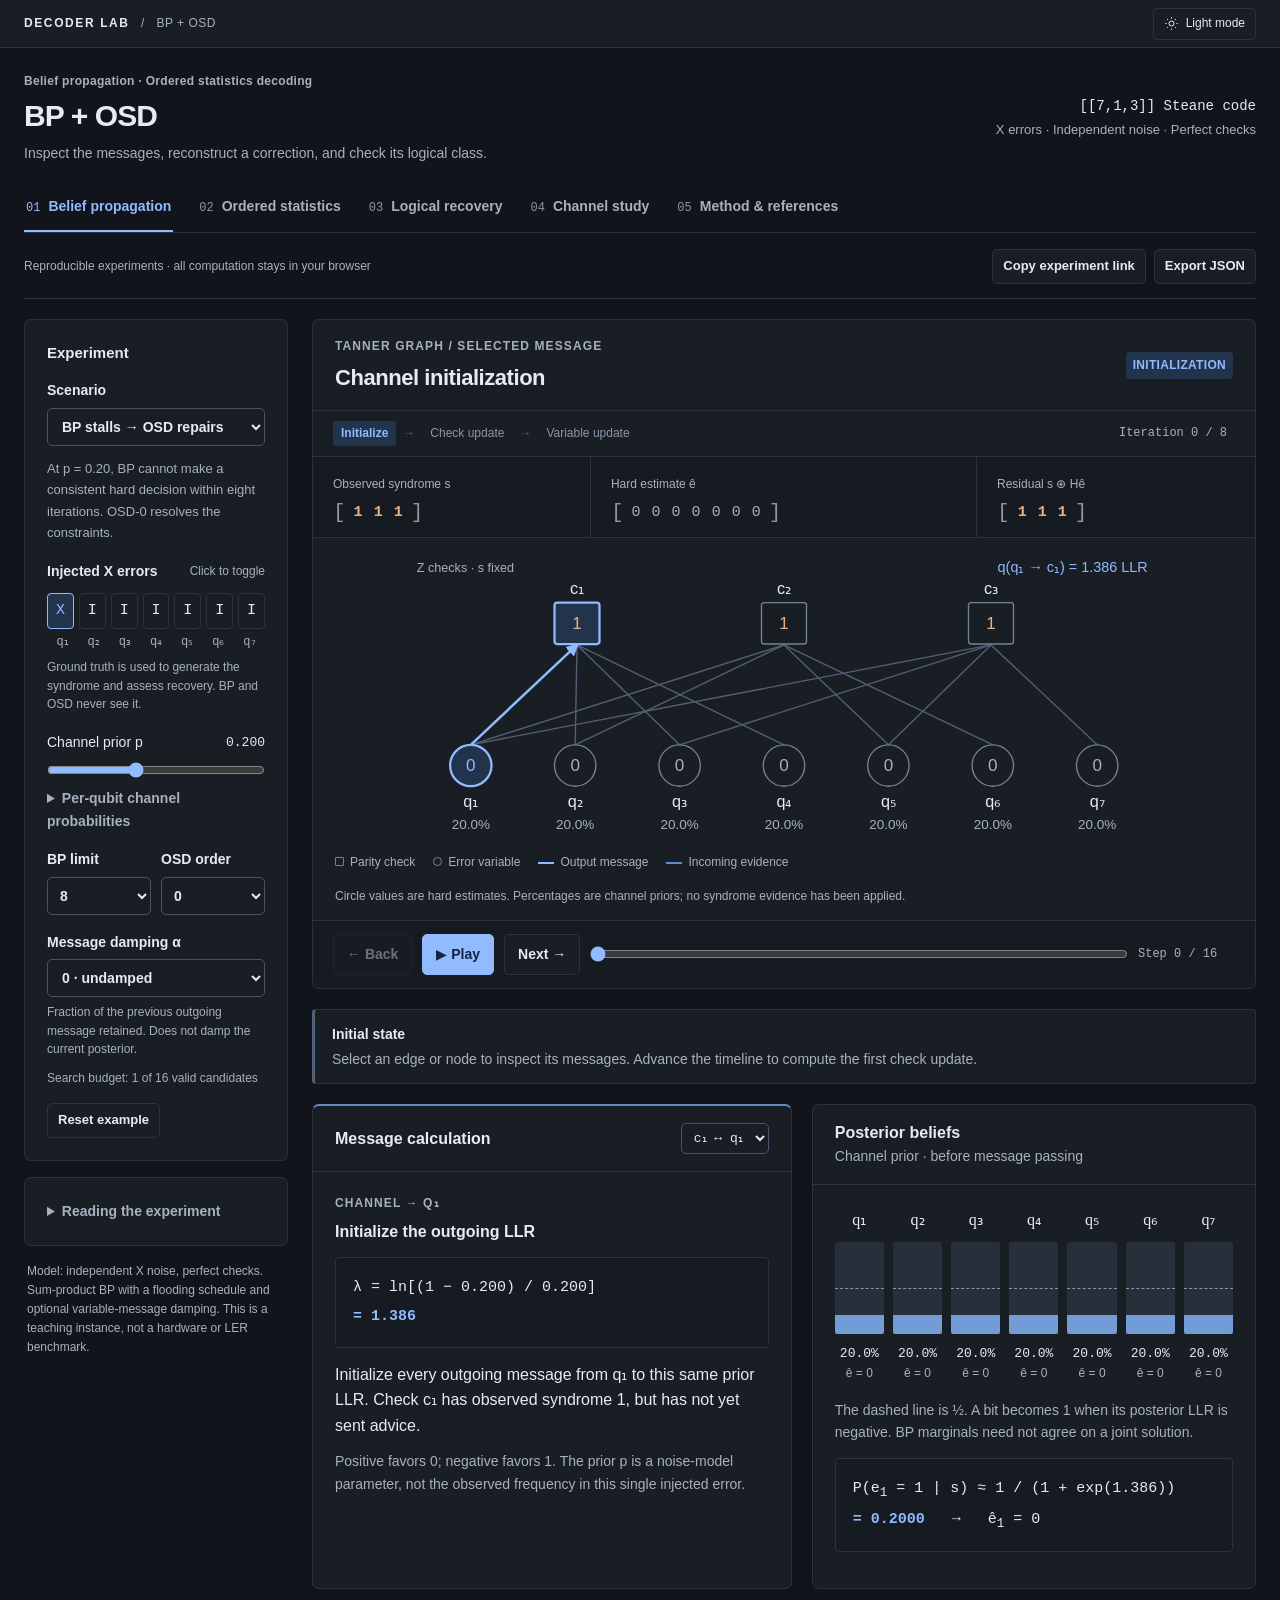
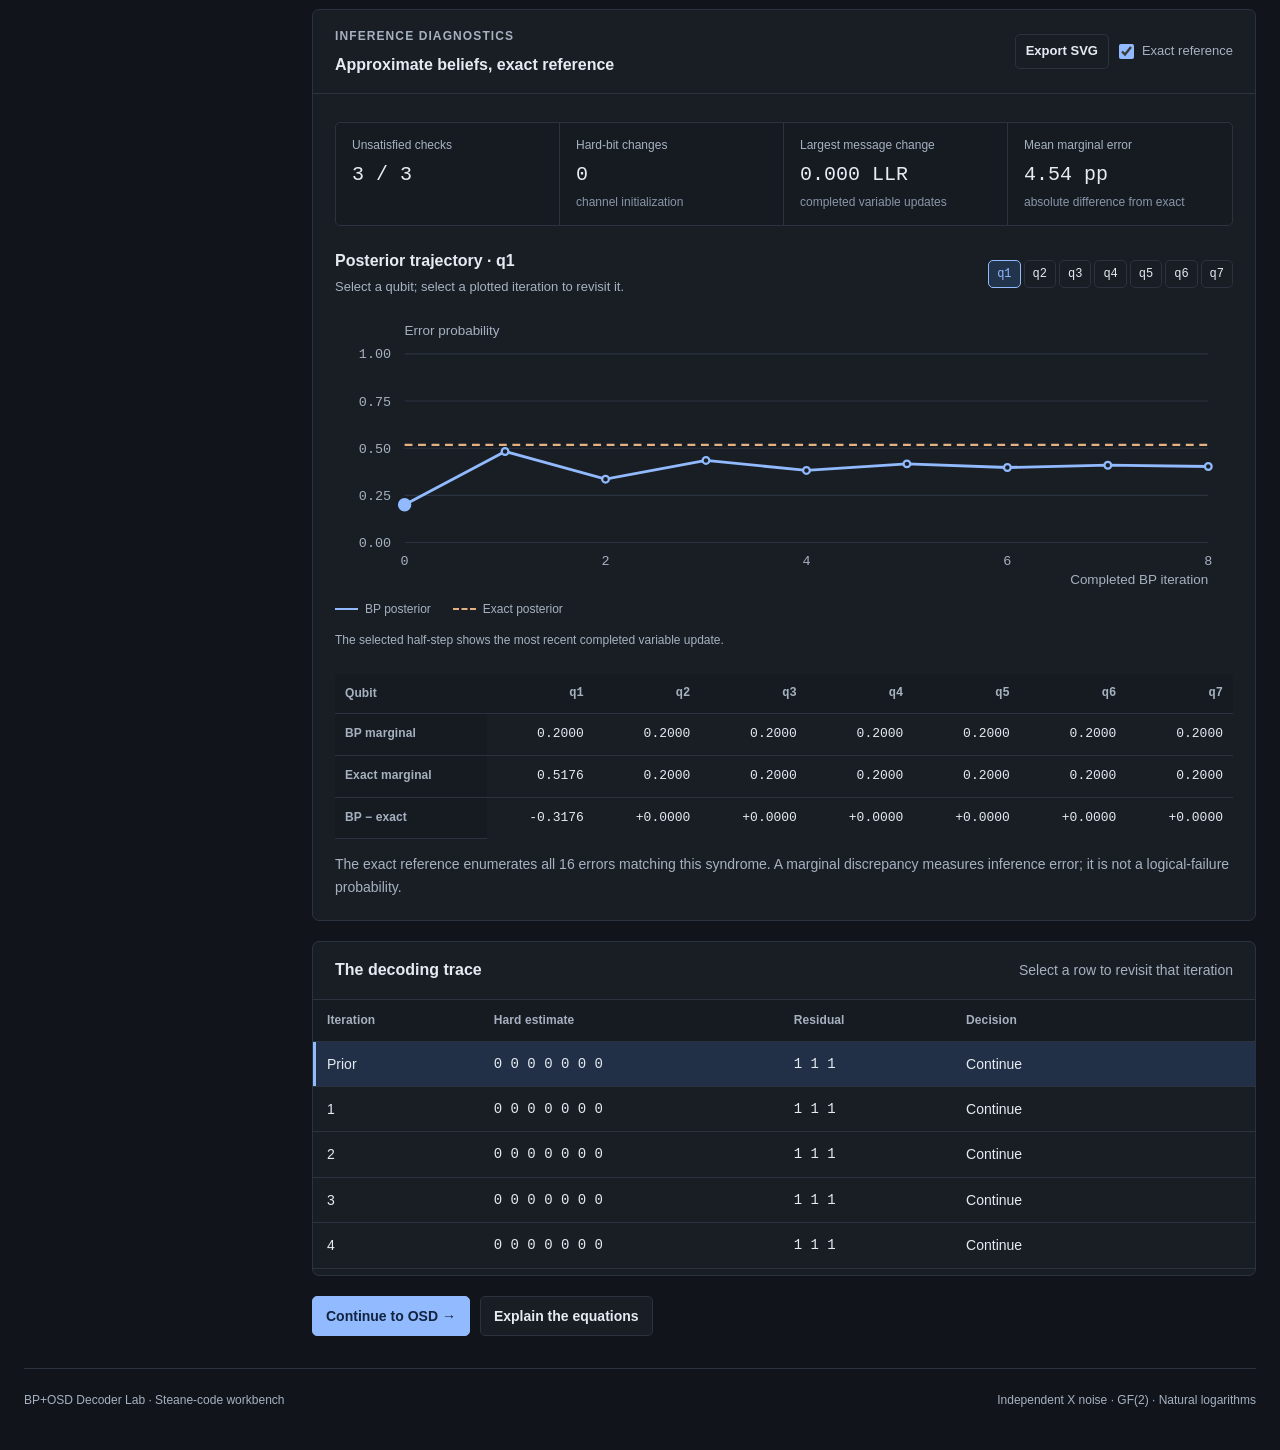
==== commit a933edf0: "Expand BP+OSD research workbench and remove unrelated branding Use BP+OSD Decoder Lab branding and r" ====
--- a/bp-osd/index.html
+++ b/bp-osd/index.html
@@ -1,10 +1,12 @@
-<!doctype html><html lang="en" data-theme="dark"><head><meta charset="utf-8"><meta name="viewport" content="width=device-width,initial-scale=1"><meta name="description" content="An interactive, numerical guide to belief propagation and ordered statistics decoding for quantum error correction. Inspect Tanner-graph messages, row reduction, candidate search, and quantum degeneracy."><meta name="theme-color" content="#11151b"><title>BP + OSD — Decoder Lab</title><script>try{const t=localStorage.getItem('dante-bp-osd-theme');if(t==='light'||t==='dark')document.documentElement.dataset.theme=t}catch{}</script><style>/* Paired research themes. Semantic colors are shared by HTML, SVG, and MathML. */
+<!doctype html><html lang="en" data-theme="dark"><head><meta charset="utf-8"><meta name="viewport" content="width=device-width,initial-scale=1"><meta name="description" content="An interactive, numerical guide to belief propagation and ordered statistics decoding for quantum error correction. Inspect Tanner-graph messages, row reduction, candidate search, and quantum degeneracy."><meta name="theme-color" content="#11151b"><title>BP + OSD — Decoder Lab</title><script>try{const t=localStorage.getItem('qec-bp-osd-theme');if(t==='light'||t==='dark')document.documentElement.dataset.theme=t}catch{}</script><style>
+/* Paired research themes. Semantic colors are shared by HTML, SVG, and MathML. */
 :root {
   color-scheme: light;
   --ink: #202a36;
   --muted: #5b697a;
   --faint: #6b7889;
   --blue: #245fc2;
+  --violet: #6e4fb5;
   --blue-bg: #eef4ff;
   --orange: #9b5423;
   --orange-bg: #fff7ed;
@@ -44,6 +46,7 @@
   --muted: #a6b1c0;
   --faint: #8996a8;
   --blue: #91baff;
+  --violet: #c3a7f4;
   --blue-bg: #22334c;
   --orange: #e5b183;
   --orange-bg: #332a23;
@@ -382,32 +385,120 @@
   }
   body { background: #fff; }
 }
+
+</style><style>
+/* Research tools extend the existing paired theme and spacing scale. */
+.brand { letter-spacing: 1.6px; }
+.experiment-tools { display: flex; flex-wrap: wrap; gap: 10px 18px; align-items: center; justify-content: space-between; margin: -8px 0 20px; padding: 0 0 14px; border-bottom: 1px solid var(--line); }
+.experiment-tools > div { display: flex; gap: 8px; }
+.tool-message:empty { display: none; }
+.tool-message { width: 100%; font-size: 13px; color: var(--blue); }
+.share-fallback { width: 100%; font-size: 13px; color: var(--muted); }
+.share-fallback input { display: block; margin-top: 6px; width: 100%; border: 1px solid var(--input-border); background: var(--paper); color: var(--ink); border-radius: 4px; padding: 8px; font: 12px var(--mono); }
+.inline-check { display: inline-flex; align-items: center; gap: 8px; font-size: 13px; color: var(--muted); white-space: nowrap; cursor: pointer; }
+.inline-check input { accent-color: var(--blue); width: 15px; height: 15px; margin: 0; }
+.stat-strip { display: grid; grid-template-columns: repeat(auto-fit,minmax(155px,1fr)); gap: 0; margin: 6px 0 24px; border: 1px solid var(--line); border-radius: 5px; background: var(--inset); }
+.stat-strip > div { padding: 13px 16px; border-right: 1px solid var(--line); }
+.stat-strip > div:last-child { border-right: 0; }
+.stat-strip span { display: block; font-size: 12px; color: var(--muted); }
+.stat-strip strong { display: block; margin-top: 5px; font: 20px/1.5 var(--mono); color: var(--ink); }
+.stat-strip small { display: block; font-size: 12px; color: var(--faint); margin-top: 3px; }
+.plot-heading { display: flex; flex-wrap: wrap; justify-content: space-between; gap: 14px; align-items: center; margin: 5px 0 20px; }
+.plot-heading .caption { margin-top: 4px; font-size: 13px; }
+.qubit-switch { display: inline-flex; gap: 3px; flex-wrap: wrap; }
+.qubit-switch button { font: 12px var(--mono); padding: 6px 8px; }
+.qubit-switch .selected { background: var(--blue-bg); color: var(--blue); border-color: var(--blue); }
+.plot-scroll { overflow-x: auto; }
+.research-plot { width: 100%; min-width: 520px; display: block; overflow: visible; }
+.plot-grid { stroke: var(--line); stroke-width: 1; }
+.plot-label { fill: var(--muted); font: 12px -apple-system,BlinkMacSystemFont,'Segoe UI',sans-serif; }
+.plot-tick { fill: var(--muted); font: 12px var(--mono); }
+.research-plot [role=button] { cursor: pointer; }
+.research-plot [role=button]:focus-visible { outline: none; }
+.research-plot [role=button]:focus-visible circle { stroke: var(--ink); stroke-width: 3; }
+.plot-legend { display: flex; flex-wrap: wrap; gap: 10px 22px; align-items: center; margin: 13px 0 24px; font-size: 12px; color: var(--muted); }
+.plot-legend > span { display: inline-flex; gap: 7px; align-items: center; }
+.plot-legend .tiny { width: 100%; margin-top: 2px; }
+.line-key { width: 23px; height: 0; border-top: 2px solid var(--blue); display: inline-block; }
+.exact-key { border-top: 2px dashed var(--orange); }
+.hide-exact .plot-legend > span:nth-child(2) { display: none; }
+#marginal-comparison table { font-size: 13px; }
+#marginal-comparison th, #marginal-comparison td { padding: 10px; }
+#marginal-comparison tbody th { white-space: nowrap; font-size: 12px; }
+#order-comparison th, #order-comparison td { padding: 11px 10px; }
+#order-comparison .tag { font-size: 11px; letter-spacing: 0; }
+.study { max-width: 1280px; margin: auto; }
+.study > .card > .pad > p { max-width: 1050px; }
+.study-controls { display: flex; gap: 18px; align-items: end; flex-wrap: wrap; margin: 25px 0 15px; padding: 18px 0; border-top: 1px solid var(--line); border-bottom: 1px solid var(--line); }
+.study-controls label { font-size: 13px; color: var(--muted); }
+.study-controls select { display: block; width: 160px; }
+.study-controls .caption { margin: auto 0; font-size: 13px; }
+.study-controls button { margin-bottom: 1px; }
+.channel-plot { margin-top: 22px; min-width: 680px; }
+.study .stat-strip { margin-top: 20px; }
+.data-details { border-top: 1px solid var(--line); padding-top: 16px; font-size: 14px; }
+.data-details .scroll-x { max-height: 420px; margin-top: 15px; }
+.data-details th { position: sticky; top: 0; z-index: 1; }
+.study-definitions { display: grid; grid-template-columns: repeat(3,1fr); gap: 30px; margin-top: 20px; }
+.study-definitions strong { font-size: 14px; font-weight: 600; }
+.study-definitions p { margin-top: 7px; }
+#syndrome-census table { font-size: 13px; }
+#syndrome-census th { font-size: 12px; }
+#syndrome-census th, #syndrome-census td { padding: 12px 10px; }
+@media(max-width:1100px) { .tabs { gap: 18px; } .tabs button { font-size: 13px; } .tabs .num { margin-right: 5px; } }
+@media(max-width:760px) {
+ .experiment-tools { margin-top: -4px; gap: 10px; }
+ .experiment-tools > .tiny { display: none; }
+ .experiment-tools button { font-size: 12px; }
+ .topbar > span { font-size: 10px; }
+ .brand { letter-spacing: 1px; }
+ .stat-strip { grid-template-columns: 1fr 1fr; }
+ .stat-strip > div { padding: 11px; border-bottom: 1px solid var(--line); }
+ .stat-strip > div:nth-child(2n) { border-right: 0; }
+ .stat-strip > div:nth-last-child(-n+2) { border-bottom: 0; }
+ .stat-strip strong { font-size: 17px; }
+ .study-controls { align-items: center; gap: 12px; }
+ .study-controls label { width: 100%; }
+ .study-controls select { width: 100%; }
+ .study-definitions { grid-template-columns: 1fr; gap: 20px; }
+ .study .card-head h2 { font-size: 18px; }
+}
+@media print { .experiment-tools, .inline-check, .qubit-switch, .study-controls { display: none; } :root[data-theme=dark] { --violet: #6e4fb5; } .plot-scroll { overflow: visible; } }
+
+.figure-actions { display:flex; gap:10px; align-items:center; flex-wrap:wrap; }
+@media print { .figure-actions { display:none; } }
+
 </style></head><body>
-<header class="topbar"><span><b class="brand">DANTE</b> &nbsp; / &nbsp; Decoder studies</span><button id="theme-toggle" class="theme-toggle" aria-label="Switch to light mode" title="Switch to light mode"><svg class="sun-icon" viewBox="0 0 24 24" aria-hidden="true"><circle cx="12" cy="12" r="4"/><path d="M12 2v2m0 16v2M2 12h2m16 0h2M5 5l1.5 1.5m11 11L19 19M5 19l1.5-1.5m11-11L19 5"/></svg><svg class="moon-icon" viewBox="0 0 24 24" aria-hidden="true"><path d="M20.5 14.2A8.5 8.5 0 0 1 9.8 3.5 8.5 8.5 0 1 0 20.5 14.2Z"/></svg><span id="theme-label">Light mode</span></button></header>
-<main class="wrap"><div class="intro"><div><div class="wordmark">Belief propagation · Ordered statistics decoding</div><h1>BP + OSD</h1><p>Inspect the messages, reconstruct a correction, and check its logical class.</p></div><div class="intro-note"><strong>[[7,1,3]] Steane code</strong>X errors · Independent noise · Perfect checks</div></div><nav class="tabs" role="tablist" aria-label="Decoder lessons"><button role="tab" id="tab-bp" aria-controls="panel-bp" aria-selected="true" data-tab="bp"><span class="num">01</span>Belief propagation</button><button role="tab" id="tab-osd" aria-controls="panel-osd" aria-selected="false" tabindex="-1" data-tab="osd"><span class="num">02</span>Ordered statistics</button><button role="tab" id="tab-quantum" aria-controls="panel-quantum" aria-selected="false" tabindex="-1" data-tab="quantum"><span class="num">03</span>Logical recovery</button><button role="tab" id="tab-guide" aria-controls="panel-guide" aria-selected="false" tabindex="-1" data-tab="guide"><span class="num">04</span>Method & references</button></nav>
-<div id="interactive" class="workspace"><aside class="sidebar"><section class="card"><details id="experiment-panel" class="config-panel" open><summary class="config-summary">Experiment configuration<span id="config-overview" class="tiny"></span></summary><div class="pad config"><div class="config-heading"><h3>Experiment</h3><span id="modified" class="modified" hidden>MODIFIED</span></div><label class="field wide">Scenario<select id="preset"><option value="stall">BP stalls → OSD repairs</option><option value="easy">BP finds a correction</option><option value="order">Why search beyond OSD-0?</option><option value="logical">Same syndrome, wrong logical class</option><option value="zero">An invisible stabilizer</option></select></label><p id="preset-note" class="callout-inline"></p><div class="wide"><div class="range-label"><strong>Injected X errors</strong><span class="tiny">Click to toggle</span></div><div id="error-bits" class="bits"></div><div class="bit-labels"><span>q₁</span><span>q₂</span><span>q₃</span><span>q₄</span><span>q₅</span><span>q₆</span><span>q₇</span></div><p class="tiny" style="margin-top:9px">Ground truth is used to generate the syndrome and assess recovery. BP and OSD never see it.</p></div><div class="wide"><div class="range-label"><label for="prior">Channel prior p</label><output id="prior-value">0.080</output></div><input id="prior" type="range" min="1" max="499" value="80" aria-label="Uniform error probability in thousandths"><details><summary class="caption">Per-qubit channel probabilities</summary><div id="prior-inputs" class="prob-inputs"></div></details></div><div class="control-pair"><label class="field">BP limit<select id="maxiter"><option>4</option><option selected>8</option><option>16</option><option>32</option></select></label><label class="field">OSD order<select id="order"><option value="0">0</option><option value="1">1</option><option value="2" selected>2</option><option value="3">3</option><option value="4">4 · full</option></select></label></div><p id="search-budget" class="tiny wide" style="margin-top:10px"></p><div class="wide" style="margin-top:16px"><button id="reset" class="small">Reset example</button></div></div></details></section><section class="card pad howto"><details><summary class="caption">Reading the experiment</summary><ol class="step-list"><li><strong>Choose an error.</strong>The measured syndrome is s = H e.</li><li><strong>Inspect a BP message.</strong>Select a check, qubit, or edge. Advance one half-iteration at a time.</li><li><strong>Follow the fallback.</strong>OSD uses BP’s final error probabilities to choose a basis.</li><li><strong>Check the logical result.</strong>A valid syndrome is only the first test.</li></ol></details></section><div class="caption">Model: independent X noise, perfect checks. Sum-product BP, flooding schedule, no damping. This is a teaching instance, not a hardware or LER benchmark.</div></aside>
+<header class="topbar"><span><b class="brand">DECODER LAB</b> &nbsp; / &nbsp; BP + OSD</span><button id="theme-toggle" class="theme-toggle" aria-label="Switch to light mode" title="Switch to light mode"><svg class="sun-icon" viewBox="0 0 24 24" aria-hidden="true"><circle cx="12" cy="12" r="4"/><path d="M12 2v2m0 16v2M2 12h2m16 0h2M5 5l1.5 1.5m11 11L19 19M5 19l1.5-1.5m11-11L19 5"/></svg><svg class="moon-icon" viewBox="0 0 24 24" aria-hidden="true"><path d="M20.5 14.2A8.5 8.5 0 0 1 9.8 3.5 8.5 8.5 0 1 0 20.5 14.2Z"/></svg><span id="theme-label">Light mode</span></button></header>
+<main class="wrap"><div class="intro"><div><div class="wordmark">Belief propagation · Ordered statistics decoding</div><h1>BP + OSD</h1><p>Inspect the messages, reconstruct a correction, and check its logical class.</p></div><div class="intro-note"><strong>[[7,1,3]] Steane code</strong>X errors · Independent noise · Perfect checks</div></div><nav class="tabs" role="tablist" aria-label="Decoder lessons"><button role="tab" id="tab-bp" aria-controls="panel-bp" aria-selected="true" data-tab="bp"><span class="num">01</span>Belief propagation</button><button role="tab" id="tab-osd" aria-controls="panel-osd" aria-selected="false" tabindex="-1" data-tab="osd"><span class="num">02</span>Ordered statistics</button><button role="tab" id="tab-quantum" aria-controls="panel-quantum" aria-selected="false" tabindex="-1" data-tab="quantum"><span class="num">03</span>Logical recovery</button><button role="tab" id="tab-study" aria-controls="panel-study" aria-selected="false" tabindex="-1" data-tab="study"><span class="num">04</span>Channel study</button><button role="tab" id="tab-guide" aria-controls="panel-guide" aria-selected="false" tabindex="-1" data-tab="guide"><span class="num">05</span>Method & references</button></nav>
+<div class="experiment-tools" aria-label="Experiment tools"><span class="tiny">Reproducible experiments · all computation stays in your browser</span><div><button id="share-experiment" class="small">Copy experiment link</button><button id="export-experiment" class="small">Export JSON</button></div><span id="tool-message" class="tool-message" role="status"></span><label id="share-fallback" class="share-fallback" hidden>Experiment link<input id="share-url" type="text" readonly></label></div>
+<div id="interactive" class="workspace"><aside class="sidebar"><section class="card"><details id="experiment-panel" class="config-panel" open><summary class="config-summary">Experiment configuration<span id="config-overview" class="tiny"></span></summary><div class="pad config"><div class="config-heading"><h3>Experiment</h3><span id="modified" class="modified" hidden>MODIFIED</span></div><label class="field wide">Scenario<select id="preset"><option value="stall">BP stalls → OSD repairs</option><option value="easy">BP finds a correction</option><option value="order">Why search beyond OSD-0?</option><option value="logical">Same syndrome, wrong logical class</option><option value="zero">An invisible stabilizer</option></select></label><p id="preset-note" class="callout-inline"></p><div class="wide"><div class="range-label"><strong>Injected X errors</strong><span class="tiny">Click to toggle</span></div><div id="error-bits" class="bits"></div><div class="bit-labels"><span>q₁</span><span>q₂</span><span>q₃</span><span>q₄</span><span>q₅</span><span>q₆</span><span>q₇</span></div><p class="tiny" style="margin-top:9px">Ground truth is used to generate the syndrome and assess recovery. BP and OSD never see it.</p></div><div class="wide"><div class="range-label"><label for="prior">Channel prior p</label><output id="prior-value">0.080</output></div><input id="prior" type="range" min="1" max="499" value="80" aria-label="Uniform error probability in thousandths"><details><summary class="caption">Per-qubit channel probabilities</summary><div id="prior-inputs" class="prob-inputs"></div></details></div><div class="control-pair"><label class="field">BP limit<select id="maxiter"><option>4</option><option selected>8</option><option>16</option><option>32</option></select></label><label class="field">OSD order<select id="order"><option value="0">0</option><option value="1">1</option><option value="2" selected>2</option><option value="3">3</option><option value="4">4 · full</option></select></label></div><label class="field wide">Message damping α<select id="damping"><option value="0">0 · undamped</option><option value="0.25">0.25</option><option value="0.5">0.50</option><option value="0.75">0.75</option></select></label><p class="tiny wide" style="margin-top:6px">Fraction of the previous outgoing message retained. Does not damp the current posterior.</p><p id="search-budget" class="tiny wide" style="margin-top:10px"></p><div class="wide" style="margin-top:16px"><button id="reset" class="small">Reset example</button></div></div></details></section><section class="card pad howto"><details><summary class="caption">Reading the experiment</summary><ol class="step-list"><li><strong>Choose an error.</strong>The measured syndrome is s = H e.</li><li><strong>Inspect a BP message.</strong>Select a check, qubit, or edge. Advance one half-iteration at a time.</li><li><strong>Follow the fallback.</strong>OSD uses BP’s final error probabilities to choose a basis.</li><li><strong>Check the logical result.</strong>A valid syndrome is only the first test.</li></ol></details></section><div class="caption">Model: independent X noise, perfect checks. Sum-product BP with a flooding schedule and optional variable-message damping. This is a teaching instance, not a hardware or LER benchmark.</div></aside>
 <div class="stack">
 <section role="tabpanel" id="panel-bp" aria-labelledby="tab-bp" class="stack">
 <div class="card"><div class="card-head"><div><div class="eyebrow">Tanner graph / Selected message</div><h2 id="phase-title">Start with channel beliefs</h2></div><span id="phase-tag" class="tag blue">INITIALIZATION</span></div><div id="phase-track" class="phase-track" aria-label="BP update phase"></div><div class="metrics"><div class="metric"><span class="caption">Observed syndrome s</span><b id="syndrome"></b></div><div class="metric"><span class="caption">Hard estimate ê</span><b id="hard"></b></div><div class="metric"><span class="caption">Residual s ⊕ Hê</span><b id="residual"></b></div></div><div class="graph-wrap"><svg id="graph" class="graph" viewBox="0 0 840 320" role="group" aria-label="Interactive Tanner graph. Three square check nodes and seven circular variable nodes."></svg></div><div class="legend"><span><i class="key square"></i>Parity check</span><span><i class="key"></i>Error variable</span><span><i class="key line"></i>Output message</span><span><i class="key line input"></i>Incoming evidence</span></div><div id="graph-note" class="graph-note"></div><div class="mobile-note graph-note">Scroll the graph horizontally to inspect all seven qubits.</div><div class="transport"><button id="prev" aria-label="Previous BP step">← Back</button><button id="play" class="primary">▶ Play</button><button id="next" aria-label="Next BP step">Next →</button><input id="timeline" type="range" min="0" max="16" value="0" aria-label="BP timeline"><output id="step-label" class="caption mono">0 / 16</output></div></div>
 <div id="bp-status" class="status" aria-live="polite"></div>
 <div class="two-col"><section class="card inspector"><div class="card-head"><h3>Message calculation</h3><select id="edge-select" aria-label="Message edge"></select></div><div class="pad" id="inspector"></div></section><section class="card"><div class="card-head"><div><h3>Posterior beliefs</h3><p class="caption" id="belief-version">Approximate P(eᵥ = 1 | s)</p></div></div><div class="pad"><div id="beliefs" class="prob-grid"></div><p class="caption" style="margin-top:16px">The dashed line is ½. A bit becomes 1 when its posterior LLR is negative. BP marginals need not agree on a joint solution.</p><div id="belief-equation" class="formula"></div></div></section></div>
+<section class="card" id="diagnostics"><div class="card-head"><div><div class="eyebrow">Inference diagnostics</div><h3>Approximate beliefs, exact reference</h3></div><div class="figure-actions"><button id="export-trajectory" class="small">Export SVG</button><label class="inline-check"><input id="show-exact" type="checkbox" checked> Exact reference</label></div></div><div class="pad"><div id="diagnostic-stats" class="stat-strip"></div><div class="plot-heading"><div><h3 id="trajectory-title">Posterior trajectory</h3><p class="caption">Select a qubit; select a plotted iteration to revisit it.</p></div><div id="trajectory-qubits" class="qubit-switch" aria-label="Trajectory qubit"></div></div><div class="plot-scroll"><svg id="trajectory-plot" class="research-plot" viewBox="0 0 800 240" role="group" aria-label="Posterior probability over BP iterations"></svg></div><div class="plot-legend"><span><i class="line-key"></i>BP posterior</span><span><i class="line-key exact-key"></i>Exact posterior</span><span class="tiny">The selected half-step shows the most recent completed variable update.</span></div><div id="marginal-comparison" class="scroll-x"></div><p class="caption" style="margin-top:14px">The exact reference enumerates all 16 errors matching this syndrome. A marginal discrepancy measures inference error; it is not a logical-failure probability.</p></div></section>
 <section class="card"><div class="card-head"><h3>The decoding trace</h3><span class="caption">Select a row to revisit that iteration</span></div><div id="history" class="history-table"></div></section><div class="lesson-nav"><button class="primary" data-go="osd">Continue to OSD →</button><button data-go="guide">Explain the equations</button></div>
 </section>
 <section role="tabpanel" id="panel-osd" aria-labelledby="tab-osd" class="stack" hidden><div id="osd-status" class="status"></div><section class="card pad"><div class="eyebrow">01 / Order the columns</div><h2>Put the most likely error locations first.</h2><p class="subtle" style="margin-top:9px">Sort by final BP error probability, descending. Scan left to right and keep a column only if it increases the GF(2) rank.</p><div id="ordering" class="order-row"></div><div id="basis-summary"></div><p class="callout-inline"><strong>Convention used here:</strong> Roffe-style syndrome OSD. This orders P(error), not |LLR|. Other OSD formulations use hard decisions and absolute-LLR reliability. Do not mix their initialization rules.</p></section>
 <section class="card"><div class="card-head"><div><div class="eyebrow">02 / Solve the parity constraints</div><h2>Reduce [H<sub>B</sub> H<sub>F</sub> | s] to [I A | b].</h2></div></div><div class="pad"><p class="caption">Blue columns are basis variables. The remaining columns are free variables. The orange column is the transformed syndrome; every row XOR must also update it.</p><div id="elimination" class="scroll-x"></div><div class="matrix-key"><span>Basis columns B</span><span class="source">Source row</span><span class="target">Target row</span></div><div class="transport" style="padding:14px 0 0"><button id="elim-prev" class="small">← Previous row operation</button><input id="elim-slider" type="range" min="0" max="1" value="0" aria-label="Gaussian elimination step"><button id="elim-next" class="small">Next row operation →</button></div><div id="elim-note" class="formula"></div><div class="status"><strong>Free bits are choices; basis bits are consequences.</strong>For each assignment f to the free variables, solve e<sub>B</sub> = b ⊕ A f. This enforces Hê = s exactly.</div></div></section>
 <div class="two-col"><section class="card"><div class="card-head"><div><div class="eyebrow">03 / Search free assignments</div><h3 id="candidate-title">Candidate list</h3></div></div><div id="candidates" class="scroll-x"></div><div class="pad caption"><strong>Selection:</strong> the blue row marker identifies the inspected candidate; BEST identifies the minimum-cost candidate. Here, order t bounds free-bit weight, not total correction weight. This search differs from the library’s combination-sweep parameter.</div></section><section class="card inspector"><div class="card-head"><h3>Candidate reconstruction</h3><span id="candidate-badge" class="tag blue"></span></div><div id="candidate-detail" class="pad"></div></section></div>
-<section class="card pad"><div class="eyebrow">04 / Choose by the noise model</div><h3>BP determines the ordering. The channel determines the score.</h3><div class="symbolic"><math xmlns="http://www.w3.org/1998/Math/MathML" display="block"><mrow><mrow><mi mathvariant="normal">cost</mi><mrow><mo>(</mo><mover><mi>e</mi><mo>^</mo></mover><mo>)</mo></mrow></mrow><mo>=</mo><munder><mo>∑</mo><mi>v</mi></munder><msub><mover><mi>e</mi><mo>^</mo></mover><mi>v</mi></msub><mo>·</mo><mrow><mi mathvariant="normal">ln</mi><mrow><mo>(</mo><mfrac><mrow><mn>1</mn><mo>−</mo><msub><mi>p</mi><mi>v</mi></msub></mrow><msub><mi>p</mi><mi>v</mi></msub></mfrac><mo>)</mo></mrow></mrow></mrow></math><math xmlns="http://www.w3.org/1998/Math/MathML" display="block"><mrow><msup><mover><mi>e</mi><mo>^</mo></mover><mo>∗</mo></msup><mo>=</mo><msub><mrow><mi mathvariant="normal">arg</mi><mi mathvariant="normal">min</mi></mrow><mtext>generated candidates</mtext></msub><mrow><mi mathvariant="normal">cost</mi><mrow><mo>(</mo><mover><mi>e</mi><mo>^</mo></mover><mo>)</mo></mrow></mrow></mrow></math></div><p class="caption">Costs are relative negative log-likelihoods, measured in nats. They equal the negative log of the independent-error probability up to a candidate-independent constant. Multiplying BP posterior marginals is not the same objective. Uniform p &lt; ½ reduces the ranking to Hamming weight.</p><div id="osd-result" style="margin-top:16px"></div></section><div class="lesson-nav"><button class="primary" data-go="quantum">Check the quantum recovery →</button></div></section>
+<section class="card pad"><div class="eyebrow">04 / Choose by the noise model</div><h3>BP determines the ordering. The channel determines the score.</h3><div class="symbolic"><math xmlns="http://www.w3.org/1998/Math/MathML" display="block"><mrow><mrow><mi mathvariant="normal">cost</mi><mrow><mo>(</mo><mover><mi>e</mi><mo>^</mo></mover><mo>)</mo></mrow></mrow><mo>=</mo><munder><mo>∑</mo><mi>v</mi></munder><msub><mover><mi>e</mi><mo>^</mo></mover><mi>v</mi></msub><mo>·</mo><mrow><mi mathvariant="normal">ln</mi><mrow><mo>(</mo><mfrac><mrow><mn>1</mn><mo>−</mo><msub><mi>p</mi><mi>v</mi></msub></mrow><msub><mi>p</mi><mi>v</mi></msub></mfrac><mo>)</mo></mrow></mrow></mrow></math><math xmlns="http://www.w3.org/1998/Math/MathML" display="block"><mrow><msup><mover><mi>e</mi><mo>^</mo></mover><mo>∗</mo></msup><mo>=</mo><msub><mrow><mi mathvariant="normal">arg</mi><mi mathvariant="normal">min</mi></mrow><mtext>generated candidates</mtext></msub><mrow><mi mathvariant="normal">cost</mi><mrow><mo>(</mo><mover><mi>e</mi><mo>^</mo></mover><mo>)</mo></mrow></mrow></mrow></math></div><p class="caption">Costs are relative negative log-likelihoods, measured in nats. They equal the negative log of the independent-error probability up to a candidate-independent constant. Multiplying BP posterior marginals is not the same objective. Uniform p &lt; ½ reduces the ranking to Hamming weight.</p><div id="osd-result" style="margin-top:16px"></div></section><section class="card"><div class="card-head"><div><div class="eyebrow">Search budget</div><h3>What does a higher OSD order buy?</h3></div><button id="export-order" class="small">Export CSV</button></div><div class="pad"><p id="order-policy-note" class="caption"></p><div id="order-comparison" class="scroll-x" style="margin-top:14px"></div><p class="caption" style="margin-top:14px">Captured mass uses the full conditional distribution P(e | s). More search increases coverage and cannot raise the best candidate cost; logical recovery need not improve monotonically. Select an order to apply it.</p></div></section>
+<div class="lesson-nav"><button class="primary" data-go="quantum">Check the quantum recovery →</button></div></section>
 <section role="tabpanel" id="panel-quantum" aria-labelledby="tab-quantum" class="stack" hidden><section class="card pad"><div class="eyebrow">Syndrome validity ≠ logical success</div><h2>There are sixteen explanations for this syndrome.</h2><p class="subtle" style="margin-top:12px">In this Steane-code X sector, the sixteen valid errors divide into two logical classes of eight errors each. Errors in one class differ by X stabilizers. The decoder should choose the more probable <em>class</em>, but ordinary BP+OSD scores individual candidates.</p><div class="eyebrow" style="margin-top:24px">Standard BP → OSD policy</div><div id="quantum-result"></div></section><section class="card pad"><div class="eyebrow">Inspection only · does not change decoder output</div><h3>Selected correction</h3><p class="caption">Select a candidate in either class below. Ground truth is used here to evaluate its residual.</p><div id="residual-detail"></div></section><div id="cosets" class="equivalence"></div><section class="card pad"><div class="eyebrow">Exact calculation · small-code oracle</div><h3>What a real logical confidence would compare</h3><div class="formula">P(class ℓ | s) ∝ Σ<sub>e : He=s, logical(e)=ℓ</sub> ∏ᵥ pᵥ<sup>eᵥ</sup>(1−pᵥ)<sup>1−eᵥ</sup></div><div id="mass-detail"></div><p class="callout-inline">The class masses above come from exhaustive enumeration of all 2⁷ errors, not from BP or the OSD shortlist. This is practical for seven qubits; it is not a proposed scalable decoder. Class labels are relative to a fixed reference solution, not the injected error.</p></section><section class="card pad"><h3>Why this matters for hierarchical decoding</h3><p style="margin-top:10px">A high-confidence bit can belong to a wrong logical correction. A valid OSD candidate can also be in the wrong class. A shortlist score difference is not automatically a calibrated logical error probability or a complementary matching gap.</p><p>For an outer decoder, evaluate confidence against <em>logical</em> failures on held-out data. Useful research directions include class-aware candidate aggregation, inexpensive failure predictors, and an escalation policy. Their accuracy and cost need to be measured for the actual code and noise model.</p></section><div class="lesson-nav"><button data-go="guide" class="primary">Read the full algorithm →</button></div></section>
 </div></div>
+<section role="tabpanel" id="panel-study" aria-labelledby="tab-study" class="study stack" hidden><section class="card"><div class="card-head"><div><div class="eyebrow">Exact enumeration · no sampling</div><h2>From one syndrome to the whole channel</h2></div><div class="figure-actions"><button id="export-channel-figure" class="small">Export SVG</button><button id="export-study" class="small">Export CSV</button></div></div><div class="pad"><p>Compare decoders on all 128 possible X-error patterns of the [[7,1,3]] Steane code. These are exact probabilities per seven-qubit block under independent X noise and perfect checks.</p><div class="study-controls"><label>Largest physical error probability<select id="sweep-max"><option value="0.1">0.10</option><option value="0.2" selected>0.20</option><option value="0.3">0.30</option><option value="0.49">0.49</option></select></label><button id="run-sweep" class="primary">Run exact sweep</button><span id="study-settings" class="caption"></span><button class="small" data-go="bp">Change BP settings</button></div><p id="study-progress" class="caption" role="status"></p><div class="plot-scroll"><svg id="channel-plot" class="research-plot channel-plot" viewBox="0 0 1000 350" role="img" aria-label="Exact block failure probability versus physical error probability"></svg></div><div id="channel-legend" class="plot-legend"></div><div id="sweep-summary" class="stat-strip"></div><details class="data-details"><summary>Numerical sweep data and failure decomposition</summary><div id="sweep-table" class="scroll-x"></div></details><p class="caption" style="margin-top:16px">BP+OSD invokes OSD only after BP fails to satisfy the syndrome. Even BP+OSD-4 can return a logically wrong BP result without searching. Logical MAP sums the probability of each stabilizer class and gives the optimal reference for this model.</p></div></section><section class="card"><div class="card-head"><div><div class="eyebrow">Current channel priors</div><h3>All eight syndromes</h3></div></div><div class="pad"><p id="syndrome-study-note" class="caption"></p><div id="syndrome-summary" class="stat-strip"></div><div id="syndrome-census" class="scroll-x"></div><p class="caption" style="margin-top:14px">Each conditional failure probability averages over every compatible true error. P(s) supplies the weight when aggregating across syndromes. Select a syndrome to load its most likely individual error into the message lab.</p></div></section><section class="card pad"><h3>How to interpret these curves</h3><div class="study-definitions"><div><strong>Total failure</strong><p class="caption">Syndrome mismatch plus a nontrivial logical residual. Both count as unsuccessful recovery.</p></div><div><strong>Fallback probability</strong><p class="caption">Probability that BP does not satisfy the syndrome before its iteration limit. This controls how often OSD is invoked.</p></div><div><strong>Scope</strong><p class="caption">One seven-qubit block and one X-noise correction round. This is not a surface-code threshold, a circuit-noise result, or a hardware latency benchmark.</p></div></div></section></section>
 <section role="tabpanel" id="panel-guide" aria-labelledby="tab-guide" class="guide" hidden>
 <section class="card pad"><div class="guide-banner"><span class="big-num">01</span><div><div class="eyebrow">The problem</div><h2>Infer an error from parity information.</h2></div></div><p style="margin-top:18px">For independent binary error variables eᵥ, a parity-check matrix H defines which variables meet each check. You observe s = He over GF(2). The decoder sees H, s, and the channel probabilities pᵥ. It must return an estimate ê; the physical error e is hidden.</p><div class="formula math-display"><math xmlns="http://www.w3.org/1998/Math/MathML" display="block"><mrow><mrow><mi mathvariant="normal">P</mi><mrow><mo>(</mo><mrow><mi>e</mi><mo>|</mo><mi>s</mi></mrow><mo>)</mo></mrow></mrow><mo>∝</mo><mrow><mo>[</mo><mrow><mi>H</mi><mi>e</mi><mo>=</mo><mi>s</mi></mrow><mo>]</mo></mrow><mo>·</mo><mrow><munder><mo>∏</mo><mi>v</mi></munder><msup><msub><mi>p</mi><mi>v</mi></msub><msub><mi>e</mi><mi>v</mi></msub></msup><msup><mrow><mo>(</mo><mrow><mn>1</mn><mo>−</mo><msub><mi>p</mi><mi>v</mi></msub></mrow><mo>)</mo></mrow><mrow><mn>1</mn><mo>−</mo><msub><mi>e</mi><mi>v</mi></msub></mrow></msup></mrow></mrow></math></div><p>The bracket is 1 only for a syndrome-consistent error. BP approximates single-bit marginals of this distribution by exchanging messages on its Tanner graph. Taking the most likely value of every bit independently can produce a vector that violates a parity constraint.</p><details><summary>What exactly is in this teaching code?</summary><p class="caption">Homogeneous code constraints [H | 0]; the first seven columns are H.</p><div id="guide-matrix"></div><p>H is both H<sub>Z</sub> and H<sub>X</sub> for the [[7,1,3]] Steane CSS code; HHᵀ = 0 mod 2. We infer X errors from Z-check outcomes. The three rows generate X stabilizers as well. The all-ones vector represents a logical Z test: for a zero-syndrome X residual, odd parity identifies the nontrivial logical X class.</p><p>These graph edges mean “this check touches this variable.” They are not error-chain edges of a surface-code matching graph. Qubits are the circles here.</p></details></section>
-<section class="card pad"><div class="guide-banner"><span class="big-num">02</span><div><div class="eyebrow">Belief propagation</div><h2>Each message excludes its recipient’s contribution.</h2></div></div><h3>Start with a log-likelihood ratio</h3><div class="formula math-display"><math xmlns="http://www.w3.org/1998/Math/MathML" display="block"><mrow><msub><mi>λ</mi><mi>v</mi></msub><mo>=</mo><mrow><mi mathvariant="normal">ln</mi><mrow><mo>(</mo><mfrac><mrow><mn>1</mn><mo>−</mo><msub><mi>p</mi><mi>v</mi></msub></mrow><msub><mi>p</mi><mi>v</mi></msub></mfrac><mo>)</mo></mrow></mrow><mspace width="2em"></mspace><msubsup><mi>q</mi><mrow><mi>v</mi><mo>→</mo><mi>c</mi></mrow><mrow><mo>(</mo><mn>0</mn><mo>)</mo></mrow></msubsup><mo>=</mo><msub><mi>λ</mi><mi>v</mi></msub></mrow></math></div><p>A positive LLR favors no error. A negative LLR favors an error. Zero means equal odds. An LLR is a log odds ratio, not a probability.</p><h3>Check → variable: enforce the observed parity</h3><div class="formula math-display"><math xmlns="http://www.w3.org/1998/Math/MathML" display="block"><mrow><msubsup><mi>r</mi><mrow><mi>c</mi><mo>→</mo><mi>v</mi></mrow><mrow><mo>(</mo><mi>t</mi><mo>)</mo></mrow></msubsup><mo>=</mo><mn>2</mn><mrow><mi mathvariant="normal">atanh</mi><mrow><mo>(</mo><mrow><msup><mrow><mo>(</mo><mrow><mo>−</mo><mn>1</mn></mrow><mo>)</mo></mrow><msub><mi>s</mi><mi>c</mi></msub></msup><munder><mo>∏</mo><mrow><mi>u</mi><mo>∈</mo><mrow><mi mathvariant="normal">N</mi><mrow><mo>(</mo><mi>c</mi><mo>)</mo></mrow></mrow><mo>∖</mo><mrow><mo>{</mo><mi>v</mi><mo>}</mo></mrow></mrow></munder><mrow><mi mathvariant="normal">tanh</mi><mrow><mo>(</mo><mfrac><msubsup><mi>q</mi><mrow><mi>u</mi><mo>→</mo><mi>c</mi></mrow><mrow><mo>(</mo><mrow><mi>t</mi><mo>−</mo><mn>1</mn></mrow><mo>)</mo></mrow></msubsup><mn>2</mn></mfrac><mo>)</mo></mrow></mrow></mrow><mo>)</mo></mrow></mrow></mrow></math></div><p>To advise v, check c asks what parity its <em>other</em> variables are likely to have. If that parity differs from s꜀, v should be 1. The syndrome bit changes the sign. Uncertainty in any of the other variables reduces the message magnitude.</p><h3>Combine evidence, then form the next outgoing message</h3><div class="formula math-display"><math xmlns="http://www.w3.org/1998/Math/MathML" display="block"><mrow><msubsup><mi>L</mi><mi>v</mi><mrow><mo>(</mo><mi>t</mi><mo>)</mo></mrow></msubsup><mo>=</mo><msub><mi>λ</mi><mi>v</mi></msub><mo>+</mo><munder><mo>∑</mo><mrow><mi>c</mi><mo>∈</mo><mrow><mi mathvariant="normal">N</mi><mrow><mo>(</mo><mi>v</mi><mo>)</mo></mrow></mrow></mrow></munder><msubsup><mi>r</mi><mrow><mi>c</mi><mo>→</mo><mi>v</mi></mrow><mrow><mo>(</mo><mi>t</mi><mo>)</mo></mrow></msubsup></mrow></math><math xmlns="http://www.w3.org/1998/Math/MathML" display="block"><mrow><msubsup><mi>q</mi><mrow><mi>v</mi><mo>→</mo><mi>c</mi></mrow><mrow><mo>(</mo><mi>t</mi><mo>)</mo></mrow></msubsup><mo>=</mo><msubsup><mi>L</mi><mi>v</mi><mrow><mo>(</mo><mi>t</mi><mo>)</mo></mrow></msubsup><mo>−</mo><msubsup><mi>r</mi><mrow><mi>c</mi><mo>→</mo><mi>v</mi></mrow><mrow><mo>(</mo><mi>t</mi><mo>)</mo></mrow></msubsup></mrow></math><math xmlns="http://www.w3.org/1998/Math/MathML" display="block"><mrow><msub><mi>P</mi><mi>v</mi></msub><mrow><mo>(</mo><mtext>error</mtext><mo>)</mo></mrow><mo>=</mo><mfrac><mn>1</mn><mrow><mn>1</mn><mo>+</mo><mrow><mi mathvariant="normal">exp</mi><mrow><mo>(</mo><msubsup><mi>L</mi><mi>v</mi><mrow><mo>(</mo><mi>t</mi><mo>)</mo></mrow></msubsup><mo>)</mo></mrow></mrow></mrow></mfrac><mspace width="2em"></mspace><msub><mover><mi>e</mi><mo>^</mo></mover><mi>v</mi></msub><mo>=</mo><mrow><mo>[</mo><mrow><msubsup><mi>L</mi><mi>v</mi><mrow><mo>(</mo><mi>t</mi><mo>)</mo></mrow></msubsup><mo>&lt;</mo><mn>0</mn></mrow><mo>]</mo></mrow></mrow></math></div><p>The outgoing message omits the recipient’s incoming message. Otherwise the check would immediately receive its own evidence back. On a tree, this exclusion supports exact inference after sufficient propagation. On a graph with cycles, information can still return by a longer path, so the independence approximation can break down.</p><h3>The stopping test is a parity test</h3><div class="formula math-display"><math xmlns="http://www.w3.org/1998/Math/MathML" display="block"><mrow><mtext>residual</mtext><mo>=</mo><mi>s</mi><mo>⊕</mo><mi>H</mi><mover><mi>e</mi><mo>^</mo></mover><mspace width="2em"></mspace><mtext>stop if residual = 0</mtext></mrow></math></div><p>The measured syndrome s stays fixed. The residual changes as ê changes. “Converged” in this lab means a syndrome-consistent hard estimate was found; it does not mean that the posterior is exact or that the logical recovery succeeded.</p><details><summary>Numerical and scheduling choices</summary><p>This lab uses natural logarithms, floating-point sum-product updates, and a flooding schedule: all check messages in iteration t use variable messages from t−1. It clips atanh arguments to avoid infinity and maps a zero LLR to bit 0. A half-step exposes one message phase; posterior bars change only after a full variable update. The initial hard estimate is also checked.</p><p>No damping, normalized min-sum, serial schedule, or X/Z correlation exchange is used. Those choices can change convergence and performance. Production implementations often use other BP variants; this page does not reproduce the Roffe paper’s numerical benchmarks.</p></details></section>
+<section class="card pad"><div class="guide-banner"><span class="big-num">02</span><div><div class="eyebrow">Belief propagation</div><h2>Each message excludes its recipient’s contribution.</h2></div></div><h3>Start with a log-likelihood ratio</h3><div class="formula math-display"><math xmlns="http://www.w3.org/1998/Math/MathML" display="block"><mrow><msub><mi>λ</mi><mi>v</mi></msub><mo>=</mo><mrow><mi mathvariant="normal">ln</mi><mrow><mo>(</mo><mfrac><mrow><mn>1</mn><mo>−</mo><msub><mi>p</mi><mi>v</mi></msub></mrow><msub><mi>p</mi><mi>v</mi></msub></mfrac><mo>)</mo></mrow></mrow><mspace width="2em"></mspace><msubsup><mi>q</mi><mrow><mi>v</mi><mo>→</mo><mi>c</mi></mrow><mrow><mo>(</mo><mn>0</mn><mo>)</mo></mrow></msubsup><mo>=</mo><msub><mi>λ</mi><mi>v</mi></msub></mrow></math></div><p>A positive LLR favors no error. A negative LLR favors an error. Zero means equal odds. An LLR is a log odds ratio, not a probability.</p><h3>Check → variable: enforce the observed parity</h3><div class="formula math-display"><math xmlns="http://www.w3.org/1998/Math/MathML" display="block"><mrow><msubsup><mi>r</mi><mrow><mi>c</mi><mo>→</mo><mi>v</mi></mrow><mrow><mo>(</mo><mi>t</mi><mo>)</mo></mrow></msubsup><mo>=</mo><mn>2</mn><mrow><mi mathvariant="normal">atanh</mi><mrow><mo>(</mo><mrow><msup><mrow><mo>(</mo><mrow><mo>−</mo><mn>1</mn></mrow><mo>)</mo></mrow><msub><mi>s</mi><mi>c</mi></msub></msup><munder><mo>∏</mo><mrow><mi>u</mi><mo>∈</mo><mrow><mi mathvariant="normal">N</mi><mrow><mo>(</mo><mi>c</mi><mo>)</mo></mrow></mrow><mo>∖</mo><mrow><mo>{</mo><mi>v</mi><mo>}</mo></mrow></mrow></munder><mrow><mi mathvariant="normal">tanh</mi><mrow><mo>(</mo><mfrac><msubsup><mi>q</mi><mrow><mi>u</mi><mo>→</mo><mi>c</mi></mrow><mrow><mo>(</mo><mrow><mi>t</mi><mo>−</mo><mn>1</mn></mrow><mo>)</mo></mrow></msubsup><mn>2</mn></mfrac><mo>)</mo></mrow></mrow></mrow><mo>)</mo></mrow></mrow></mrow></math></div><p>To advise v, check c asks what parity its <em>other</em> variables are likely to have. If that parity differs from s꜀, v should be 1. The syndrome bit changes the sign. Uncertainty in any of the other variables reduces the message magnitude.</p><h3>Combine evidence, then form the next outgoing message</h3><div class="formula math-display"><math xmlns="http://www.w3.org/1998/Math/MathML" display="block"><mrow><msubsup><mi>L</mi><mi>v</mi><mrow><mo>(</mo><mi>t</mi><mo>)</mo></mrow></msubsup><mo>=</mo><msub><mi>λ</mi><mi>v</mi></msub><mo>+</mo><munder><mo>∑</mo><mrow><mi>c</mi><mo>∈</mo><mrow><mi mathvariant="normal">N</mi><mrow><mo>(</mo><mi>v</mi><mo>)</mo></mrow></mrow></mrow></munder><msubsup><mi>r</mi><mrow><mi>c</mi><mo>→</mo><mi>v</mi></mrow><mrow><mo>(</mo><mi>t</mi><mo>)</mo></mrow></msubsup></mrow></math><math xmlns="http://www.w3.org/1998/Math/MathML" display="block"><mrow><msubsup><mi>q</mi><mrow><mi>v</mi><mo>→</mo><mi>c</mi></mrow><mrow><mo>(</mo><mi>t</mi><mo>)</mo></mrow></msubsup><mo>=</mo><msubsup><mi>L</mi><mi>v</mi><mrow><mo>(</mo><mi>t</mi><mo>)</mo></mrow></msubsup><mo>−</mo><msubsup><mi>r</mi><mrow><mi>c</mi><mo>→</mo><mi>v</mi></mrow><mrow><mo>(</mo><mi>t</mi><mo>)</mo></mrow></msubsup></mrow></math><math xmlns="http://www.w3.org/1998/Math/MathML" display="block"><mrow><msub><mi>P</mi><mi>v</mi></msub><mrow><mo>(</mo><mtext>error</mtext><mo>)</mo></mrow><mo>=</mo><mfrac><mn>1</mn><mrow><mn>1</mn><mo>+</mo><mrow><mi mathvariant="normal">exp</mi><mrow><mo>(</mo><msubsup><mi>L</mi><mi>v</mi><mrow><mo>(</mo><mi>t</mi><mo>)</mo></mrow></msubsup><mo>)</mo></mrow></mrow></mrow></mfrac><mspace width="2em"></mspace><msub><mover><mi>e</mi><mo>^</mo></mover><mi>v</mi></msub><mo>=</mo><mrow><mo>[</mo><mrow><msubsup><mi>L</mi><mi>v</mi><mrow><mo>(</mo><mi>t</mi><mo>)</mo></mrow></msubsup><mo>&lt;</mo><mn>0</mn></mrow><mo>]</mo></mrow></mrow></math></div><p>The displayed outgoing-message equation gives the raw update. With damping enabled, the sent message is (1 − α) times this raw update plus α times the previous outgoing message.</p><p>The outgoing message omits the recipient’s incoming message. Otherwise the check would immediately receive its own evidence back. On a tree, this exclusion supports exact inference after sufficient propagation. On a graph with cycles, information can still return by a longer path, so the independence approximation can break down.</p><h3>The stopping test is a parity test</h3><div class="formula math-display"><math xmlns="http://www.w3.org/1998/Math/MathML" display="block"><mrow><mtext>residual</mtext><mo>=</mo><mi>s</mi><mo>⊕</mo><mi>H</mi><mover><mi>e</mi><mo>^</mo></mover><mspace width="2em"></mspace><mtext>stop if residual = 0</mtext></mrow></math></div><p>The measured syndrome s stays fixed. The residual changes as ê changes. “Converged” in this lab means a syndrome-consistent hard estimate was found; it does not mean that the posterior is exact or that the logical recovery succeeded.</p><details><summary>What does message damping change?</summary><p>The setting α retains a fraction of the previous variable-to-check message: q<sup>new</sup> = (1 − α) q<sup>raw</sup> + α q<sup>previous</sup>. Here q<sup>raw</sup> is the extrinsic sum λ + Σr that excludes the receiving check. α = 0 recovers the original algorithm. Damping affects the next check update; the current posterior L = λ + Σr is not mixed. Damping can change the trajectory and stopping iteration, but does not guarantee convergence or correct logical recovery.</p></details><details><summary>Numerical and scheduling choices</summary><p>This lab uses natural logarithms, floating-point sum-product updates, and a flooding schedule: all check messages in iteration t use variable messages from t−1. It clips atanh arguments to avoid infinity and maps a zero LLR to bit 0. A half-step exposes one message phase; posterior bars change only after a full variable update. The initial hard estimate is also checked.</p><p>Optional variable-message damping retains a fraction α of the previous outgoing message; α = 0 disables it. No normalized min-sum, serial schedule, or X/Z correlation exchange is used. Those choices can change convergence and performance. Production implementations often use other BP variants; this page does not reproduce the Roffe paper’s numerical benchmarks.</p></details></section>
 <section class="card pad"><div class="guide-banner"><span class="big-num">03</span><div><div class="eyebrow">Ordered statistics decoding</div><h2>Use the soft ordering to organize an exact linear solve.</h2></div></div><ol class="step-list"><li><strong>Keep BP’s final soft information.</strong>Sort columns by P(error) from largest to smallest; break ties by original qubit index.</li><li><strong>Build an independent basis B.</strong>Greedily retain a column when it raises the binary rank. Stop at r = rank(H). The other n−r columns form F.</li><li><strong>Reduce the augmented system.</strong>Reorder to [H<sub>B</sub> H<sub>F</sub> | s], then perform Gaussian elimination over GF(2). XOR replaces subtraction.</li><li><strong>Generate the order-zero candidate.</strong>Set e<sub>F</sub> = 0 and solve the basis variables. A physically valid syndrome guarantees a solution in the basis span.</li><li><strong>Explore extra free assignments.</strong>For each chosen f, solve e<sub>B</sub> = b ⊕ Af. Undo the column permutation before interpreting the error.</li><li><strong>Score and select.</strong>Use the original independent channel likelihood and return the lowest-cost generated candidate. Resolve ties deterministically.</li></ol><div class="formula math-display"><math xmlns="http://www.w3.org/1998/Math/MathML" display="block"><mrow><msub><mi>N</mi><mtext>candidates</mtext></msub><mrow><mo>(</mo><mi>t</mi><mo>)</mo></mrow><mo>=</mo><munderover><mo>∑</mo><mrow><mi>j</mi><mo>=</mo><mn>0</mn></mrow><mrow><mi mathvariant="normal">min</mi><mrow><mo>(</mo><mrow><mi>t</mi><mo>,</mo><mi>n</mi><mo>−</mo><mi>r</mi></mrow><mo>)</mo></mrow></mrow></munderover><mrow><mo>(</mo><mfrac linethickness="0"><mrow><mi>n</mi><mo>−</mo><mi>r</mi></mrow><mi>j</mi></mfrac><mo>)</mo></mrow></mrow></math></div><p>For this code n−r = 4. Orders 0, 1, 2, 3, 4 produce 1, 5, 11, 15, 16 candidates. Searching all sixteen gives the most likely <em>individual error</em> for this sector; it still need not maximize a quantum logical-class probability.</p><details><summary>Why can’t I just choose the top r probabilities?</summary><p>The corresponding columns might be linearly dependent, leaving some syndromes unreachable. The greedy rank test skips dependent columns. In redundant check matrices, r can be less than the row count m. Use independent equations (or consistent elimination with redundant rows), rather than trying to invert a singular m×m matrix.</p></details><details><summary>Why do descriptions of OSD ordering sometimes disagree?</summary><p>This page uses the probability-ordered syndrome construction described by Roffe et al.: likely error columns form the solve basis and the free bits start at zero. Other formulations build around a BP hard estimate, select by absolute LLR reliability, and search flips relative to that estimate. “Most reliable basis” and “least reliable basis” can refer to different matrix representations. Always state the ordering, the fixed variables, and the candidate-generation rule together.</p></details><details><summary>Is this the same as osd_cs order in the ldpc package?</summary><p>No. Here t is a Hamming-weight bound over every free coordinate. The combination-sweep method includes all single-coordinate choices and a restricted set of pairs; its order parameter controls that pair search. Exhaustive variants can instead enumerate all assignments within a selected subset. Equal parameter values do not imply equal candidate counts.</p></details></section>
 <section class="card pad"><div class="guide-banner"><span class="big-num">04</span><div><div class="eyebrow">The quantum complication</div><h2>A decoder chooses a recovery class.</h2></div></div><div class="formula math-display"><math xmlns="http://www.w3.org/1998/Math/MathML" display="block"><mrow><mi>δ</mi><mo>=</mo><mi>e</mi><mo>⊕</mo><mover><mi>e</mi><mo>^</mo></mover></mrow></math><math xmlns="http://www.w3.org/1998/Math/MathML" display="block"><mrow><msub><mi>H</mi><mi>Z</mi></msub><mi>δ</mi><mo>≠</mo><mn>0</mn><mo>⇒</mo><mtext>syndrome mismatch</mtext></mrow></math><math xmlns="http://www.w3.org/1998/Math/MathML" display="block"><mrow><mi>δ</mi><mo>∈</mo><mrow><mi mathvariant="normal">rowspace</mi><mrow><mo>(</mo><msub><mi>H</mi><mi>X</mi></msub><mo>)</mo></mrow></mrow><mo>⇒</mo><mtext>equivalent recovery</mtext></mrow></math><math xmlns="http://www.w3.org/1998/Math/MathML" display="block"><mrow><mi>δ</mi><mo>∈</mo><mrow><mrow><mi mathvariant="normal">ker</mi><mrow><mo>(</mo><msub><mi>H</mi><mi>Z</mi></msub><mo>)</mo></mrow></mrow><mo>∖</mo><mrow><mi mathvariant="normal">rowspace</mi><mrow><mo>(</mo><msub><mi>H</mi><mi>X</mi></msub><mo>)</mo></mrow></mrow></mrow><mo>⇒</mo><mtext>logical X failure</mtext></mrow></math></div><p>Degeneracy means that many distinct errors act identically on the code space. Ordinary BP’s bitwise decisions can be incompatible with any one of these correlated patterns. OSD constructs globally consistent candidates, but does not automatically sum the probability of every error in each stabilizer class.</p><p>A nonzero residual need not be a failure: it can be a stabilizer. Conversely, zero measured syndrome does not rule out a logical error. The third tab makes both distinctions visible using exact enumeration.</p></section>
 <section class="card pad"><div class="guide-banner"><span class="big-num">05</span><div><div class="eyebrow">From algorithm to architecture</div><h2>Where the work moves.</h2></div></div><div class="scroll-x" style="margin-top:20px"><table><thead><tr><th>Stage</th><th>Work</th><th>Systems implication</th></tr></thead><tbody><tr><td>BP iterations</td><td>Local message updates; O(I·E) with efficient per-node reuse, bounded-degree graph.</td><td>Parallel arithmetic and message storage. Iteration count and routing matter.</td></tr><tr><td>Soft ordering</td><td>Sort n probabilities; O(n log n) for a comparison sort.</td><td>Global ordering can contrast with BP’s local communication.</td></tr><tr><td>Basis + elimination</td><td>Rank decisions and GF(2) row operations; naive dense work roughly O(mrn).</td><td>Fill-in, memory traffic, and dependencies. Bit packing and specialized algorithms change constants.</td></tr><tr><td>Candidate search</td><td>N(t) assignments; update the basis solution and score each.</td><td>Order controls a combinatorial work budget. Candidate generation can reuse linear structure.</td></tr><tr><td>Escalation</td><td>Invoke OSD only when BP has not found a valid estimate.</td><td>Average work depends on fallback frequency; tail latency can be dominated by difficult instances.</td></tr></tbody></table></div><p style="margin-top:18px">The browser uses explicit small loops for inspectability, not a throughput-optimized BP kernel. Its timings would not represent a production decoder.</p><details><summary>How does this relate to surface codes and UF?</summary><p>The same binary inference formulation can be applied to a surface-code check matrix, or to a detector–fault matrix when the model is expressed in binary fault variables. Surface-code degeneracy and short cycles remain relevant. BP+OSD’s applicability does not establish a speed or accuracy advantage over matching or UF.</p><p>For an L0→UF stack, one possible use of BP is to supply probabilistic guidance for edge weights or cluster-growth priorities. That is a separate algorithmic proposal: this lab uses OSD as its fallback and does not implement BP+UF. Demonstrate any improvement using logical-error rates, calibrated confidence, total work, and latency distributions under the target noise model.</p></details><details><summary>What changes with circuit-level noise?</summary><p>Repeated noisy measurements require a spacetime model. A variable may represent a circuit fault, and one fault can trigger several detectors. Correlated Pauli components and mutually exclusive faults may violate a naive independent-binary model. The seven-qubit, perfect-measurement experiment here deliberately isolates the BP and OSD mechanics.</p></details><details><summary>What can I send to a higher-level decoder?</summary><p>Final bit LLRs, OSD candidate costs, a best-vs-runner-up difference, and an exact logical probability are different objects. To obtain logical confidence, compare relevant logical classes and calibrate the result. A shortlist can omit substantial probability mass; an arbitrary candidate gap is not a complementary matching gap.</p></details></section>
 <section class="card pad"><div class="eyebrow">Sources & conventions</div><h2>Read alongside the original work.</h2><ol class="source-list"><li><a href="https://arxiv.org/abs/2005.07016" target="_blank" rel="noopener">Roffe, White, Burton & Campbell — Decoding Across the Quantum LDPC Code Landscape</a><br><span class="caption">Probability-ordered syndrome OSD, degeneracy, and search variants. See Section V and Appendices B–C.</span></li><li><a href="https://arxiv.org/abs/1904.02703" target="_blank" rel="noopener">Panteleev & Kalachev — Degenerate Quantum LDPC Codes With Good Finite Length Performance</a><br><span class="caption">Early quantum BP+OSD construction; Section III uses a distinct reliability / hard-decision formulation.</span></li><li><a href="https://www.pennylane.ai/demos/tutorial_bp_catalyst" target="_blank" rel="noopener">PennyLane — Decoding Quantum Errors on the Steane Code with Belief Propagation</a><br><span class="caption">A worked Steane-code setting and syndrome-conditioned sum-product equations.</span></li><li><a href="https://software.roffe.eu/ldpc/quantum_decoder.html" target="_blank" rel="noopener">LDPC documentation — Decoders for quantum error correction</a> · <a href="https://github.com/quantumgizmos/bp_osd" target="_blank" rel="noopener">BP+OSD implementation</a><br><span class="caption">Production software and post-processing options; its schedules and order parameters need not match this teaching model.</span></li></ol><p class="caption">Original interactive diagrams and numerical implementation. No performance claims are inferred from the toy examples. Last reviewed September 2026.</p></section>
 <div class="lesson-nav"><button class="primary" data-go="bp">Return to the message lab</button></div></section>
-<footer class="footer"><span>DANTE · Decoder studies / BP + OSD</span><span>Independent X noise · GF(2) · Natural logarithms</span></footer></main><noscript><p style="padding:30px">Enable JavaScript to use the interactive numerical model. The full algorithm explanation is available in the HTML source.</p></noscript><script>/* BP + syndrome-OSD teaching engine. No DOM and no external dependencies.
+<footer class="footer"><span>BP+OSD Decoder Lab · Steane-code workbench</span><span>Independent X noise · GF(2) · Natural logarithms</span></footer></main><noscript><p style="padding:30px">Enable JavaScript to use the interactive numerical model. The full algorithm explanation is available in the HTML source.</p></noscript><script>
+/* BP + syndrome-OSD teaching engine. No DOM and no external dependencies.
  * Binary arithmetic is over GF(2). LLR = log(P(e=0)/P(e=1)).
  * OSD uses descending posterior error probability, equivalently ascending LLR,
  * to select an independent set of columns in the syndrome formulation.
@@ -471,8 +562,10 @@
   function bp(H, s, priors, options = {}) {
     validate(H, s, priors);
     const maxIterations = options.maxIterations === undefined ? 8 : options.maxIterations;
+    const damping = options.damping === undefined ? 0 : options.damping;
     const stopOnConvergence = options.stopOnConvergence !== false;
     if (!Number.isInteger(maxIterations) || maxIterations < 0 || maxIterations > 1000) throw new Error('Invalid iteration limit.');
+    if (!Number.isFinite(damping) || damping < 0 || damping >= 1) throw new Error('Damping must lie in [0, 1).');
     const n = H[0].length;
     const channelLLR = priors.map(logOdds);
     const checkNeighbors = H.map(row => row.flatMap((h, v) => h ? [v] : []));
@@ -485,6 +578,7 @@
       incomingVToC: clone(vToC),
       cToV: edgeMatrix(H, () => 0),
       outgoingVToC: clone(vToC),
+      rawOutgoingVToC: clone(vToC),
       posteriorLLR: channelLLR.slice(),
       posteriorErrorProb: priors.slice(),
       hardDecision: initialHard,
@@ -508,11 +602,14 @@
           return 2 * Math.atanh(product);
         });
         const posteriorLLR = channelLLR.map((l, v) => l + variableNeighbors[v].reduce((sum, c) => sum + cToV[c][v], 0));
-        const outgoingVToC = edgeMatrix(H, (c, v) => channelLLR[v] + variableNeighbors[v].reduce((sum, d) => sum + (d === c ? 0 : cToV[d][v]), 0));
+        const rawOutgoingVToC = edgeMatrix(H, (c, v) => channelLLR[v] + variableNeighbors[v].reduce((sum, d) => sum + (d === c ? 0 : cToV[d][v]), 0));
+        // Retain a fraction of the previous outgoing variable message. This
+        // changes the next check update, not the current posterior belief.
+        const outgoingVToC = edgeMatrix(H, (c, v) => (1 - damping) * rawOutgoingVToC[c][v] + damping * incomingVToC[c][v]);
         const hardDecision = posteriorLLR.map(l => +(l < 0));
         const predictedSyndrome = syndrome(H, hardDecision);
         final = snapshotAliases({
-          iteration, incomingVToC, checkProducts, cToV, outgoingVToC,
+          iteration, incomingVToC, checkProducts, cToV, rawOutgoingVToC, outgoingVToC,
           posteriorLLR,
           posteriorErrorProb: posteriorLLR.map(sigmoidError),
           hardDecision, predictedSyndrome,
@@ -525,7 +622,7 @@
       }
     }
     return {
-      H: clone(H), syndrome: s.slice(), priors: priors.slice(), channelLLR,
+      H: clone(H), syndrome: s.slice(), priors: priors.slice(), channelLLR, damping,
       initial, snapshots, allSnapshots: [initial, ...snapshots],
       final, iterations: snapshots.length, converged: final.converged,
       decision: final.hardDecision.slice(), posteriorLLR: final.posteriorLLR.slice(),
@@ -673,7 +770,440 @@
   }
   return {STEANE_H: clone(STEANE_H), clone, parity, xor, weight, same, syndrome, rankGF2, logOdds, sigmoidError, bp, elimination, osd, exact, candidateScore, candidateProbability, classifyQuantum};
 });
-</script><script>(function(){
+
+</script><script>
+/* Exact research helpers for the [[7,1,3]] Steane code, X-only independent noise.
+ * UMD: window.Research in a browser; require('./experiments.js') in Node.
+ * syndromeTable({priors, maxIterations=8, damping=0, orders=[0,1,2,3,4]})
+ * channelSweep({points=[0.005..0.2], maxIterations=8, damping=0, includeSyndromes=false})
+ * orderComparison({syndrome, posteriorLLR, priors, actualError?})
+ * Probabilities describe one seven-qubit correction round, not surface-code LER.
+ * totalFailure = detectedFailure + logicalFailure; stabilizer-equivalent errors
+ * count as successful recovery. errorPatternMismatch is a separate classical
+ * statistic and does NOT determine quantum recovery success.
+ * Eight BP runs per channel point; 128 patterns are enumerated exactly, with no
+ * Monte Carlo uncertainty. Damping is delegated to Decoder.bp unchanged.
+ */
+(function (root, factory) {
+  if (typeof module === 'object' && module.exports) module.exports = factory(require('./decoder.js'));
+  else root.Research = factory(root.Decoder);
+})(typeof globalThis !== 'undefined' ? globalThis : this, function (D) {
+  'use strict';
+  if (!D) throw new Error('Load decoder.js before experiments.js.');
+  const H = D.STEANE_H.map(row => row.slice());
+  const N = 7;
+  const METRICS = ['success', 'detectedFailure', 'logicalFailure', 'totalFailure', 'errorPatternMismatch'];
+  const MODEL = {
+    code: '[[7,1,3]] Steane', qubits: N, checks: 3,
+    noise: 'Independent X errors with perfect syndrome measurements',
+    normalization: 'Per seven-qubit correction round',
+    metric: 'Quantum block failure: detected syndrome mismatch plus undetected logical failure',
+    caveat: 'These are exact finite-code probabilities, not a surface-code logical error rate, threshold, or per-cycle latency estimate.',
+  };
+  const binary = (value, length) => Array.from({length}, (_, i) => (value >>> i) & 1);
+  const bitKey = bits => bits.join('');
+  const probability = (bits, priors) => bits.reduce((p, bit, i) => p * (bit ? priors[i] : 1 - priors[i]), 1);
+  const zeroMetrics = () => Object.fromEntries(METRICS.map(key => [key, 0]));
+  const sum = values => values.reduce((a, b) => a + b, 0);
+  const stabilizers = new Set(Array.from({length: 8}, (_, mask) =>
+    bitKey(Array.from({length: N}, (_, v) => H.reduce((bit, row, c) => bit ^ (((mask >>> c) & 1) & row[v]), 0)))));
+  const allPatterns = Array.from({length: 128}, (_, mask) => {
+    const error = binary(mask, N);
+    const syndrome = D.syndrome(H, error);
+    return {error, syndrome, key: bitKey(syndrome)};
+  });
+  const syndromeGroups = Array.from({length: 8}, (_, index) => {
+    // Display checks in their written order: 000, 001, ... 111.
+    const syndrome = binary(index, 3).reverse();
+    const patterns = allPatterns.filter(pattern => pattern.key === bitKey(syndrome));
+    return {syndrome, key: bitKey(syndrome), patterns, reference: patterns[0].error};
+  });
+
+  function validatePriors(priors) {
+    if (!Array.isArray(priors) || priors.length !== N || priors.some(p => !Number.isFinite(p) || p <= 0 || p >= 1)) {
+      throw new Error('Exactly seven independent error probabilities strictly between 0 and 1 are required.');
+    }
+  }
+  function validateBinary(bits, length, name) {
+    if (!Array.isArray(bits) || bits.length !== length || bits.some(bit => bit !== 0 && bit !== 1)) {
+      throw new Error(`${name} must contain ${length} binary values.`);
+    }
+  }
+  function validateOptions(options) {
+    const maxIterations = options.maxIterations === undefined ? 8 : options.maxIterations;
+    const damping = options.damping === undefined ? 0 : options.damping;
+    if (!Number.isInteger(maxIterations) || maxIterations < 0 || maxIterations > 1000) throw new Error('Invalid BP iteration limit.');
+    if (!Number.isFinite(damping) || damping < 0 || damping >= 1) throw new Error('BP damping must lie in [0,1).');
+    return {maxIterations, damping};
+  }
+  function weightedGroup(group, priors) {
+    const truths = group.patterns.map(pattern => ({
+      error: pattern.error.slice(), probability: probability(pattern.error, priors),
+      logicalClass: D.parity(D.xor(pattern.error, group.reference)),
+    }));
+    const evidence = sum(truths.map(truth => truth.probability));
+    if (!(evidence > 0)) throw new Error('Syndrome probability underflow: use less extreme channel probabilities.');
+    for (const truth of truths) truth.posteriorProbability = truth.probability / evidence;
+    const classMasses = [0, 1].map(logicalClass => sum(truths.filter(truth => truth.logicalClass === logicalClass).map(truth => truth.probability)));
+    return {
+      ...group, truths, evidence, classMasses,
+      classPosterior: classMasses.map(mass => mass / evidence),
+    };
+  }
+  function assess(group, correction) {
+    const predictedSyndrome = D.syndrome(H, correction);
+    const syndromeConsistent = D.same(group.syndrome, predictedSyndrome);
+    const result = zeroMetrics();
+    for (const truth of group.truths) {
+      const residual = D.xor(correction, truth.error);
+      const equivalent = stabilizers.has(bitKey(residual));
+      const metric = !syndromeConsistent ? 'detectedFailure' : equivalent ? 'success' : 'logicalFailure';
+      result[metric] += truth.posteriorProbability;
+      if (!D.same(correction, truth.error)) result.errorPatternMismatch += truth.posteriorProbability;
+    }
+    result.totalFailure = result.detectedFailure + result.logicalFailure;
+    return {
+      ...result, correction: correction.slice(), predictedSyndrome,
+      syndromeConsistent,
+      logicalClass: syndromeConsistent ? D.parity(D.xor(correction, group.reference)) : null,
+    };
+  }
+  function addWeighted(target, source, evidence) {
+    for (const key of METRICS) target[key] += evidence * source[key];
+  }
+  function mapResult(group) {
+    // Class labels are relative to the first valid error in mask enumeration.
+    // Their names have no meaning across different syndromes.
+    const logicalClass = group.classMasses[1] > group.classMasses[0] ? 1 : 0;
+    const correction = group.truths.filter(truth => truth.logicalClass === logicalClass)
+      .reduce((best, truth) => truth.probability > best.probability ? truth : best).error;
+    return {...assess(group, correction), logicalClass};
+  }
+
+  function syndromeTable(options = {}) {
+    const priors = options.priors === undefined ? Array(N).fill(0.08) : options.priors.slice();
+    validatePriors(priors);
+    const bpOptions = validateOptions(options);
+    const orders = options.orders === undefined ? [0, 1, 2, 3, 4] : options.orders.slice();
+    if (!orders.length || orders.some(order => !Number.isInteger(order) || order < 0 || order > 4) || new Set(orders).size !== orders.length) {
+      throw new Error('OSD orders must be unique integers from 0 through 4.');
+    }
+    const totals = {
+      bp: zeroMetrics(), osd: orders.map(order => ({order, ...zeroMetrics(), meanSearchedCandidates: 0})),
+      map: zeroMetrics(), fallbackProbability: 0, meanIterations: 0, syndromeProbability: 0,
+    };
+    const rows = syndromeGroups.map(rawGroup => {
+      const group = weightedGroup(rawGroup, priors);
+      const run = D.bp(H, group.syndrome, priors, {...bpOptions, stopOnConvergence: true});
+      const bp = {
+        ...assess(group, run.decision), decision: run.decision.slice(),
+        converged: run.converged, iterations: run.iterations,
+        posteriorLLR: run.posteriorLLR.slice(),
+      };
+      const osd = orders.map(order => {
+        // This is the deployed BP→OSD policy: successful syndrome checks bypass
+        // OSD even if the BP decision belongs to the wrong logical class.
+        const search = run.converged ? null : D.osd(H, group.syndrome, run.posteriorLLR, priors, {order});
+        return {
+          order, usedFallback: !run.converged, candidateCount: search ? search.candidateCount : 0,
+          ...assess(group, search ? search.best.error : run.decision),
+        };
+      });
+      const map = mapResult(group);
+      const mostLikelyTruth = group.truths.reduce((best, truth) => truth.probability > best.probability ? truth : best);
+      totals.syndromeProbability += group.evidence;
+      totals.fallbackProbability += group.evidence * Number(!run.converged);
+      totals.meanIterations += group.evidence * run.iterations;
+      addWeighted(totals.bp, bp, group.evidence);
+      addWeighted(totals.map, map, group.evidence);
+      osd.forEach((result, index) => {
+        addWeighted(totals.osd[index], result, group.evidence);
+        totals.osd[index].meanSearchedCandidates += group.evidence * result.candidateCount;
+      });
+      return {
+        syndrome: group.syndrome.slice(), key: group.key, evidence: group.evidence,
+        reference: group.reference.slice(), referenceError: group.reference.slice(),
+        mostLikelyError: {
+          error: mostLikelyTruth.error.slice(), probability: mostLikelyTruth.probability,
+          posteriorProbability: mostLikelyTruth.posteriorProbability,
+          cost: D.candidateScore(mostLikelyTruth.error, priors), logicalClass: mostLikelyTruth.logicalClass,
+        },
+        classPosterior: group.classPosterior.slice(),
+        truthCount: group.truths.length, bp, osd, map,
+      };
+    });
+    return {model: {...MODEL}, priors, options: bpOptions, orders, rows, totals};
+  }
+
+  function channelSweep(options = {}) {
+    const points = options.points === undefined ? Array.from({length: 15}, (_, i) => 0.005 + i * (0.2 - 0.005) / 14) : options.points.slice();
+    if (!points.length || points.length > 201 || points.some(p => !Number.isFinite(p) || p <= 0 || p >= 1)) {
+      throw new Error('Provide 1–201 channel probabilities strictly between 0 and 1.');
+    }
+    const bpOptions = validateOptions(options);
+    const results = points.map(p => {
+      const table = syndromeTable({priors: Array(N).fill(p), ...bpOptions, orders: [0, 1, 4]});
+      const result = {
+        p, bp: table.totals.bp, osd0: table.totals.osd[0], osd1: table.totals.osd[1], osd4: table.totals.osd[2],
+        map: table.totals.map,
+        fallbackProbability: table.totals.fallbackProbability,
+        meanIterations: table.totals.meanIterations,
+        syndromeProbability: table.totals.syndromeProbability,
+      };
+      if (options.includeSyndromes) result.rows = table.rows;
+      return result;
+    });
+    return {model: {...MODEL}, options: bpOptions, exactPatternCount: 128, points: results};
+  }
+
+  function orderComparison(options = {}) {
+    const {syndrome, posteriorLLR, actualError} = options;
+    const priors = options.priors === undefined ? Array(N).fill(0.08) : options.priors.slice();
+    validatePriors(priors);
+    validateBinary(syndrome, 3, 'Syndrome');
+    if (!Array.isArray(posteriorLLR) || posteriorLLR.length !== N || posteriorLLR.some(value => !Number.isFinite(value))) {
+      throw new Error('Seven finite terminal posterior LLRs are required.');
+    }
+    if (actualError !== undefined) {
+      validateBinary(actualError, N, 'Actual error');
+      if (!D.same(D.syndrome(H, actualError), syndrome)) throw new Error('The actual error must generate the supplied syndrome.');
+    }
+    const group = weightedGroup(syndromeGroups.find(group => group.key === bitKey(syndrome)), priors);
+    const rows = [0, 1, 2, 3, 4].map(order => {
+      const result = D.osd(H, syndrome, posteriorLLR, priors, {order});
+      const assessed = assess(group, result.best.error);
+      const candidates = result.candidates.map(candidate => ({
+        index: candidate.index, error: candidate.error.slice(),
+        freeAssignment: candidate.freeAssignment.slice(), freeWeight: candidate.freeWeight,
+        cost: candidate.score, probability: candidate.probability,
+        posteriorProbability: candidate.probability / group.evidence,
+        logicalClass: D.parity(D.xor(candidate.error, group.reference)),
+        selected: candidate.index === result.best.index,
+      }));
+      const row = {
+        order, candidateCount: result.candidateCount, candidateFraction: result.candidateCount / 16,
+        posteriorCoverage: sum(candidates.map(candidate => candidate.posteriorProbability)),
+        cost: result.best.score, correction: result.best.error.slice(),
+        logicalClass: assessed.logicalClass, conditionalFailure: assessed.totalFailure,
+        ...assessed, candidates,
+        basisColumns: result.basis.slice(), freeColumns: result.free.slice(),
+      };
+      if (actualError !== undefined) row.actualOutcome = D.classifyQuantum(H, H, result.best.error, actualError);
+      return row;
+    });
+    return {
+      model: {...MODEL}, syndrome: syndrome.slice(), priors,
+      reference: group.reference.slice(), evidence: group.evidence, classPosterior: group.classPosterior.slice(),
+      validCandidateCount: 16, rows,
+      note: 'Forced OSD comparison using the same terminal BP ordering. Standard BP+OSD invokes this search only after BP fails its syndrome check. Posterior coverage measures candidate probability mass, not quantum recovery success.',
+    };
+  }
+
+  return {MODEL: {...MODEL}, syndromeTable, channelSweep, orderComparison};
+});
+
+</script><script>
+/* Research views and reproducible exports. The numerical engine is independent of the UI. */
+(function(root){
+'use strict';
+const $=id=>document.getElementById(id);
+const esc=x=>String(x).replace(/[&<>"']/g,c=>({'&':'&amp;','<':'&lt;','>':'&gt;','"':'&quot;',"'":'&#39;'}[c]));
+const num=(x,d=4)=>Number.isFinite(x)?x.toFixed(d):'—';
+const percent=x=>x===0?'0%':x<.0001?(100*x).toExponential(2)+'%':(100*x).toFixed(2)+'%';
+const vector=x=>x.join(' ');
+const stat=(label,value,note='')=>`<div><span>${label}</span><strong>${value}</strong>${note?`<small>${note}</small>`:''}</div>`;
+const methodSpecs=[
+ {key:'bp',label:'BP only',color:'var(--muted)',dash:'3 5'},
+ {key:'osd0',label:'BP + OSD-0',color:'var(--orange)',dash:'9 4'},
+ {key:'osd1',label:'BP + OSD-1',color:'var(--blue)',dash:''},
+ {key:'osd4',label:'BP + OSD-4',color:'var(--violet)',dash:'12 4 2 4'},
+ {key:'map',label:'Logical MAP',color:'var(--green)',dash:'6 4'}
+];
+function csv(rows){return rows.map(row=>row.map(v=>'"'+String(v??'').replace(/"/g,'""')+'"').join(',')).join('\r\n');}
+function download(name,content,type){
+ const url=URL.createObjectURL(new Blob([content],{type}));
+ const a=document.createElement('a');a.href=url;a.download=name;document.body.append(a);a.click();a.remove();
+ setTimeout(()=>URL.revokeObjectURL(url),1000);
+}
+function axes({width,height,maxX,maxY,xLabel,yLabel,left=62,bottom=40,integerX=false}){
+ const right=22,top=32,w=width-left-right,h=height-top-bottom;
+ const X=x=>left+w*(maxX?x/maxX:0),Y=y=>top+h*(1-y/maxY);
+ let svg=`<text x="${left}" y="15" class="plot-label">${yLabel}</text>`;
+ for(let i=0;i<=4;i++){
+  const y=maxY*i/4;
+  svg+=`<line x1="${left}" x2="${width-right}" y1="${Y(y)}" y2="${Y(y)}" class="plot-grid"/><text x="${left-12}" y="${Y(y)+4}" text-anchor="end" class="plot-tick">${num(y,2)}</text>`;
+ }
+ const ticks=integerX?[...new Set(Array.from({length:5},(_,i)=>Math.round(maxX*i/4)))]:Array.from({length:5},(_,i)=>maxX*i/4);
+ for(const x of ticks){
+  svg+=`<text x="${X(x)}" y="${height-bottom+20}" text-anchor="middle" class="plot-tick">${integerX?x:num(x,3)}</text>`;
+ }
+ svg+=`<text x="${width-right}" y="${height-3}" text-anchor="end" class="plot-label">${xLabel}</text>`;
+ return {svg,X,Y};
+}
+function validateConfig(c){
+ if(!c||c.version!==1||!Array.isArray(c.priors)||c.priors.length!==7||c.priors.some(p=>typeof p!=='number'||!Number.isFinite(p)||p<.001||p>.499))throw Error('Invalid channel priors.');
+ if(!Array.isArray(c.error)||c.error.length!==7||c.error.some(x=>x!==0&&x!==1))throw Error('Invalid error pattern.');
+ if(![4,8,16,32].includes(c.maxIterations)||![0,.25,.5,.75].includes(c.damping)||![0,1,2,3,4].includes(c.order))throw Error('Unsupported decoder settings.');
+ if(!['bp','osd','quantum','study','guide'].includes(c.tab)||!Number.isInteger(c.step)||c.step<0||c.step>64)throw Error('Invalid view state.');
+ if(!c.edge||!Number.isInteger(c.edge.c)||!Number.isInteger(c.edge.v)||!Decoder.STEANE_H[c.edge.c]?.[c.edge.v])throw Error('Invalid selected edge.');
+ if(c.view){
+  if(![.1,.2,.3,.49].includes(c.view.sweepMax)||typeof c.view.showExact!=='boolean'||!Number.isInteger(c.view.elimStep)||c.view.elimStep<0||c.view.elimStep>100||!Number.isInteger(c.view.selectedCandidate)||c.view.selectedCandidate<0||c.view.selectedCandidate>15)throw Error('Invalid view selections.');
+  if(!Array.isArray(c.view.quantumCandidate)||c.view.quantumCandidate.length!==7||c.view.quantumCandidate.some(x=>x!==0&&x!==1))throw Error('Invalid inspected correction.');
+  if(!Decoder.same(Decoder.syndrome(Decoder.STEANE_H,c.view.quantumCandidate),Decoder.syndrome(Decoder.STEANE_H,c.error)))throw Error('Inspected correction has the wrong syndrome.');
+ }
+ return c;
+}
+function create(hooks){
+ let comparison=null,census=null,censusKey='',sweep=null,sweepKey='',busy=false;
+ const state=hooks.getState;
+ const config=()=>{const s=state();return {version:1,priors:s.priors.slice(),error:s.error.slice(),maxIterations:s.maxIterations,damping:s.damping,order:s.order,tab:s.activeTab,step:s.step,edge:{...s.edge},view:{sweepMax:+$('sweep-max').value,showExact:$('show-exact').checked,elimStep:s.elimStep,selectedCandidate:s.selectedCandidate,quantumCandidate:s.quantumCandidate.slice()}};};
+ function message(text){$('tool-message').textContent=text;}
+ function exportFigure(id,name,title,subtitle,legend){
+  const plot=$(id),box=plot.viewBox.baseVal,width=box.width+32,height=box.height+154;
+  const theme=getComputedStyle(document.documentElement),color=key=>theme.getPropertyValue(key).trim();
+  const resolve=text=>text.replace(/var\((--[a-z-]+)\)/g,(_,key)=>color(key));
+  const keys=legend.map((m,i)=>`<g transform="translate(${16+i*190},${height-42})"><line x1="0" x2="26" y1="0" y2="0" stroke="${m.color}" stroke-width="2" ${m.dash?`stroke-dasharray="${m.dash}"`:''}/><text x="34" y="4" font-size="12">${esc(m.label)}</text></g>`).join('');
+  const svg=resolve(`<svg xmlns="http://www.w3.org/2000/svg" width="${width}" height="${height}" viewBox="0 0 ${width} ${height}" role="img"><title>${esc(title)}</title><desc>${esc(subtitle)}</desc><metadata>${esc(JSON.stringify({schema:'bp-osd-lab/figure-1',configuration:config()}))}</metadata><style>text{fill:${color('--ink')};font-family:Arial,sans-serif}.plot-label,.plot-tick{fill:${color('--muted')};font-size:12px}.plot-tick{font-family:monospace}.plot-grid{stroke:${color('--line')};stroke-width:1}</style><rect width="100%" height="100%" fill="${color('--paper')}"/><text x="16" y="27" font-size="20" font-weight="600">${esc(title)}</text><text x="16" y="49" font-size="12">${esc(subtitle)}</text><g transform="translate(16,70)">${plot.innerHTML}</g>${keys}<text x="16" y="${height-15}" font-size="10">BP+OSD Decoder Lab · [[7,1,3]] Steane code · independent X noise · perfect checks</text></svg>`);
+  download(name,svg,'image/svg+xml');message('Vector figure exported with its experiment configuration.');
+ }
+ function renderDiagnostics(){
+  const s=state();if(!s.bp)return;
+  const iteration=Math.floor(s.step/2),b=s.bp.allSnapshots[iteration],previous=s.bp.allSnapshots[Math.max(0,iteration-1)];
+  const exact=s.exact.posteriorMarginals,v=s.edge.v,show=$('show-exact').checked;
+  const meanError=b.probabilities.reduce((sum,p,i)=>sum+Math.abs(p-exact[i]),0)/7;
+  let movement=0;for(let c=0;c<3;c++)for(let i=0;i<7;i++)if(s.H[c][i])movement=Math.max(movement,Math.abs(b.q[c][i]-previous.q[c][i]));
+  const flips=b.hard.reduce((n,x,i)=>n+(x!==previous.hard[i]),0);
+  $('diagnostic-stats').innerHTML=stat('Unsatisfied checks',Decoder.weight(b.residual)+' / 3')+stat('Hard-bit changes',flips,iteration?'vs previous iteration':'channel initialization')+stat('Largest message change',num(movement,3)+' LLR','completed variable updates')+(show?stat('Mean marginal error',num(100*meanError,2)+' pp','absolute difference from exact'):'');
+  $('trajectory-title').textContent=`Posterior trajectory · q${v+1}`;
+  $('trajectory-qubits').innerHTML=Array.from({length:7},(_,i)=>`<button class="small ${i===v?'selected':''}" aria-pressed="${i===v}" aria-label="Plot qubit ${i+1}" data-plot-qubit="${i}">q${i+1}</button>`).join('');
+  const maxX=Math.max(s.bp.iterations,1),a=axes({width:800,height:240,maxX,maxY:1,xLabel:'Completed BP iteration',yLabel:'Error probability',integerX:true});
+  // Integer labels avoid suggesting half-iterations are posterior updates.
+  let svg=a.svg;
+  if(show)svg+=`<line x1="${a.X(0)}" x2="${a.X(maxX)}" y1="${a.Y(exact[v])}" y2="${a.Y(exact[v])}" stroke="var(--orange)" stroke-width="2" stroke-dasharray="7 5"/>`;
+  const points=s.bp.allSnapshots.map(x=>`${a.X(x.iteration)},${a.Y(x.probabilities[v])}`).join(' ');
+  svg+=`<polyline points="${points}" fill="none" stroke="var(--blue)" stroke-width="2.5"/>`;
+  for(const x of s.bp.allSnapshots)svg+=`<g role="button" tabindex="0" data-plot-iteration="${x.iteration}" aria-label="Inspect iteration ${x.iteration}, qubit ${v+1}, posterior ${num(x.probabilities[v],4)}"><circle cx="${a.X(x.iteration)}" cy="${a.Y(x.probabilities[v])}" r="10" fill="transparent"/><circle cx="${a.X(x.iteration)}" cy="${a.Y(x.probabilities[v])}" r="${iteration===x.iteration?5:3}" fill="${iteration===x.iteration?'var(--blue)':'var(--paper)'}" stroke="var(--blue)" stroke-width="2"/><title>Iteration ${x.iteration}: ${num(x.probabilities[v],6)}</title></g>`;
+  $('trajectory-plot').innerHTML=svg;
+  $('diagnostics').classList.toggle('hide-exact',!show);
+  $('marginal-comparison').innerHTML=`<table><thead><tr><th>Qubit</th>${Array.from({length:7},(_,i)=>`<th class="numeric">q${i+1}</th>`).join('')}</tr></thead><tbody><tr><th>BP marginal</th>${b.probabilities.map(p=>`<td class="numeric">${num(p,4)}</td>`).join('')}</tr>${show?`<tr><th>Exact marginal</th>${exact.map(p=>`<td class="numeric">${num(p,4)}</td>`).join('')}</tr><tr><th>BP − exact</th>${b.probabilities.map((p,i)=>`<td class="numeric">${p-exact[i]>=0?'+':''}${num(p-exact[i],4)}</td>`).join('')}</tr>`:''}</tbody></table>`;
+ }
+ function renderOrderComparison(){
+  const s=state();if(!s.bp)return;
+  comparison=Research.orderComparison({syndrome:s.syndrome,posteriorLLR:s.bp.final.llr,priors:s.priors,actualError:s.error});
+  $('order-policy-note').textContent=s.bp.converged?'Forced OSD comparison: standard BP+OSD skips every order here because BP already satisfies the syndrome.':'Fallback comparison: each order uses the same terminal BP probabilities and original channel priors.';
+  $('order-comparison').innerHTML=`<table><thead><tr><th>Order</th><th class="numeric">Candidates</th><th class="numeric">Captured mass</th><th class="numeric">Best cost (nats)</th><th>Correction</th><th>Injected-error recovery</th></tr></thead><tbody>${comparison.rows.map(r=>{
+   const recovery=Decoder.classifyQuantum(s.H,s.H,r.correction,s.error);
+   return `<tr class="clickable ${r.order===s.order?'selected':''}" role="button" tabindex="0" data-compare-order="${r.order}" aria-label="Use OSD order ${r.order}"><td>OSD-${r.order}${r.order===4?' · full':''}</td><td class="numeric">${r.candidateCount} / 16</td><td class="numeric">${percent(r.posteriorCoverage)}</td><td class="numeric">${num(r.cost,5)}</td><td class="mono">${r.correction.join('')}</td><td><span class="tag ${recovery.stabilizerEquivalent?'green':'orange'}">${recovery.stabilizerEquivalent?'Correct':'Logical failure'}</span></td></tr>`;
+  }).join('')}</tbody></table>`;
+ }
+ function getCensus(){
+  const s=state(),key=JSON.stringify([s.priors,s.maxIterations,s.damping]);
+  if(key!==censusKey){census=Research.syndromeTable({priors:s.priors,maxIterations:s.maxIterations,damping:s.damping});censusKey=key;}
+  return census;
+ }
+ function renderCensus(){
+  const s=state(),data=getCensus(),rows=data.rows;
+  const uniform=s.priors.every(p=>Math.abs(p-s.priors[0])<1e-12);
+  $('syndrome-study-note').textContent=`${uniform?'Uniform p = '+num(s.priors[0],3):'Per-qubit priors: '+s.priors.map(p=>num(p,3)).join(', ')}. BP limit ${s.maxIterations}; damping α = ${s.damping}. The selected OSD order is ${s.order}.`;
+  const fallback=rows.reduce((sum,r)=>sum+(r.bp.converged?0:r.evidence),0);
+  const fail=rows.reduce((sum,r)=>sum+r.evidence*r.osd.find(o=>o.order===s.order).totalFailure,0);
+  const map=rows.reduce((sum,r)=>sum+r.evidence*r.map.totalFailure,0);
+  $('syndrome-summary').innerHTML=stat('BP + OSD-'+s.order+' failure',percent(fail),'exact current-channel probability')+stat('Logical MAP failure',percent(map),'optimal class decision')+stat('Fallback probability',percent(fallback),'weighted by P(s)')+stat('Mean BP iterations',num(rows.reduce((sum,r)=>sum+r.evidence*r.bp.iterations,0),3),'weighted by P(s)');
+  $('syndrome-census').innerHTML=`<table><thead><tr><th>Syndrome</th><th class="numeric">P(s)</th><th class="numeric">BP iterations</th><th>BP stop</th><th>Returned correction</th><th class="numeric">P(failure | s)</th><th class="numeric">MAP P(failure | s)</th></tr></thead><tbody>${rows.map(r=>{const o=r.osd.find(x=>x.order===s.order);return `<tr class="clickable ${Decoder.same(r.syndrome,s.syndrome)?'selected':''}" role="button" tabindex="0" data-study-syndrome="${r.syndrome.join('')}" aria-label="Inspect syndrome ${r.syndrome.join(' ')}"><td class="mono">${vector(r.syndrome)}</td><td class="numeric">${percent(r.evidence)}</td><td class="numeric">${r.bp.iterations}</td><td>${r.bp.converged?'Syndrome satisfied':'OSD fallback'}</td><td class="mono">${o.correction.join('')}</td><td class="numeric">${percent(o.totalFailure)}</td><td class="numeric">${percent(r.map.totalFailure)}</td></tr>`;}).join('')}</tbody></table>`;
+ }
+ function drawSweep(){
+  if(!sweep)return;
+  const points=sweep.points,maxX=points[points.length-1].p;
+  const maxY=Math.max(.05,Math.ceil(20*Math.max(...points.flatMap(p=>methodSpecs.map(m=>p[m.key].totalFailure))))/20);
+  const a=axes({width:1000,height:350,maxX,maxY,xLabel:'Physical X-error probability p',yLabel:'Exact failure probability per 7-qubit block'});
+  let svg=a.svg;
+  for(const m of methodSpecs){const pts=points.map(p=>`${a.X(p.p)},${a.Y(p[m.key].totalFailure)}`).join(' ');svg+=`<polyline points="${pts}" fill="none" stroke="${m.color}" stroke-width="${m.key==='map'?2.5:2}" ${m.dash?`stroke-dasharray="${m.dash}"`:''}/>`;}
+  $('channel-plot').innerHTML=svg;
+  $('channel-legend').innerHTML=methodSpecs.map(m=>`<span><svg width="28" height="10" aria-hidden="true"><line x1="0" x2="28" y1="5" y2="5" stroke="${m.color}" stroke-width="2" ${m.dash?`stroke-dasharray="${m.dash}"`:''}/></svg>${m.label}</span>`).join('');
+  const p=points[points.length-1];
+  $('sweep-summary').innerHTML=stat('At p = '+num(p.p,3),'128 patterns','exact weighted enumeration')+stat('BP + OSD-1 failure',percent(p.osd1.totalFailure))+stat('Logical MAP failure',percent(p.map.totalFailure))+stat('BP fallback probability',percent(p.fallbackProbability));
+  $('sweep-table').innerHTML=`<table><thead><tr><th class="numeric">Physical p</th><th>Decoder</th><th class="numeric">Syndrome mismatch</th><th class="numeric">Logical failure</th><th class="numeric">Total failure</th><th class="numeric">BP fallback P</th></tr></thead><tbody>${points.map(p=>methodSpecs.map(m=>`<tr><td class="numeric">${num(p.p,4)}</td><td>${m.label}</td><td class="numeric">${num(p[m.key].detectedFailure,7)}</td><td class="numeric">${num(p[m.key].logicalFailure,7)}</td><td class="numeric">${num(p[m.key].totalFailure,7)}</td><td class="numeric">${num(p.fallbackProbability,7)}</td></tr>`).join('')).join('')}</tbody></table>`;
+ }
+ function runSweep(force=false){
+  const s=state(),max=+$('sweep-max').value,key=JSON.stringify([max,s.maxIterations,s.damping]);
+  if(!force&&sweepKey===key){drawSweep();return;}
+  if(busy)return;
+  busy=true;$('run-sweep').disabled=true;$('export-study').disabled=true;$('study-progress').textContent='Computing 21 exact channel points…';
+  const settings={maxIterations:s.maxIterations,damping:s.damping};
+  // Allow the status to paint before the bounded exact calculation.
+  setTimeout(()=>{
+   try{
+    const points=Array.from({length:21},(_,i)=>.001+(max-.001)*i/20);
+    sweep=Research.channelSweep({points,...settings});sweepKey=key;drawSweep();
+    $('study-progress').textContent='21 points · 128 weighted error patterns per point · no Monte Carlo uncertainty. Lines connect evaluated points.';
+   }catch(e){$('study-progress').textContent='The sweep could not be completed: '+e.message;}
+   finally{busy=false;$('run-sweep').disabled=false;$('export-study').disabled=!sweep;}
+  },0);
+ }
+ function renderStudy(){
+  const s=state();if(!s.bp)return;
+  $('study-settings').textContent=`BP limit ${s.maxIterations} · α = ${s.damping}`;
+  renderCensus();runSweep();
+ }
+ function refresh(){renderDiagnostics();renderOrderComparison();if(state().activeTab==='study')renderStudy();}
+ $('show-exact').addEventListener('change',renderDiagnostics);
+ function activate(container,selector,action){
+  container.addEventListener('click',e=>{const el=e.target.closest(selector);if(el)action(el,e);});
+  container.addEventListener('keydown',e=>{if(e.key!=='Enter'&&e.key!==' ')return;const el=e.target.closest(selector);if(el){e.preventDefault();action(el,e);}});
+ }
+ // Native buttons already synthesize click from the keyboard.
+ $('trajectory-qubits').addEventListener('click',e=>{const b=e.target.closest('[data-plot-qubit]');if(b){const v=+b.dataset.plotQubit;hooks.setQubit(v);$('trajectory-qubits').querySelector(`[data-plot-qubit="${v}"]`)?.focus({preventScroll:true});}});
+ activate($('trajectory-plot'),'[data-plot-iteration]',(el,e)=>{const i=+el.dataset.plotIteration;hooks.setIteration(i);if(e.type==='keydown')$('trajectory-plot').querySelector(`[data-plot-iteration="${i}"]`)?.focus({preventScroll:true});});
+ activate($('order-comparison'),'[data-compare-order]',(el,e)=>{const order=+el.dataset.compareOrder;hooks.setOrder(order);if(e.type==='keydown')$('order-comparison').querySelector(`[data-compare-order="${order}"]`)?.focus({preventScroll:true});});
+ activate($('syndrome-census'),'[data-study-syndrome]',el=>{
+  const s=state(),syndrome=el.dataset.studySyndrome.split('').map(Number),truth=Decoder.exact(s.H,syndrome,s.priors).mostLikelyError.error;
+  const {view,...settings}=config();hooks.applyConfig({...settings,error:truth,step:0,tab:'bp'});document.querySelector('.tabs').scrollIntoView({block:'start'});
+ });
+ $('run-sweep').addEventListener('click',()=>runSweep(true));
+ $('sweep-max').addEventListener('change',()=>runSweep());
+ $('export-trajectory').addEventListener('click',()=>{
+  const s=state(),legend=[{label:'BP posterior',color:'var(--blue)'}];
+  if($('show-exact').checked)legend.push({label:'Exact posterior',color:'var(--orange)',dash:'7 5'});
+  exportFigure('trajectory-plot','bp-osd-posterior.svg',`Posterior trajectory · qubit ${s.edge.v+1}`,`Syndrome ${s.syndrome.join('')} · BP limit ${s.maxIterations} · damping α = ${s.damping}`,legend);
+ });
+ $('export-channel-figure').addEventListener('click',()=>{
+  if(!sweep)return;
+  exportFigure('channel-plot','bp-osd-channel-study.svg','Exact channel failure probabilities',`21 physical-error probabilities · BP limit ${sweep.options.maxIterations} · damping α = ${sweep.options.damping} · 128 weighted patterns per point`,methodSpecs);
+ });
+ $('share-experiment').addEventListener('click',async()=>{
+  const url=new URL(location.href);url.hash='experiment='+encodeURIComponent(JSON.stringify(config()));
+  $('share-fallback').hidden=true;
+  try{await navigator.clipboard.writeText(url.href);message('Experiment link copied. Includes priors, error pattern, settings, and current view.');}
+  catch{$('share-fallback').hidden=false;$('share-url').value=url.href;$('share-url').select();message('Copy the experiment link below.');}
+ });
+ $('export-experiment').addEventListener('click',()=>{
+  const s=state();
+  const data={schema:'bp-osd-lab/1',configuration:config(),model:{code:'[[7,1,3]] Steane',H:s.H,noise:'independent X errors',measurements:'perfect',rounds:1},conventions:{llr:'ln(P(0)/P(1))',schedule:'flooding',damping:'q_new = (1-alpha) q_raw + alpha q_previous; posterior not damped',stopping:'first syndrome-consistent hard decision',osd:'descending posterior error probability; free bits baseline zero; exhaustive free-bit Hamming weight <= order',ties:'OSD probability ordering by original qubit index; candidate scores by generation order',cost:'relative negative log likelihood, natural logarithms'},syndrome:s.syndrome,bp:s.bp,osd:s.osd,exact:s.exact};
+  download('bp-osd-experiment.json',JSON.stringify(data,null,2),'application/json');message('Experiment JSON exported, including all messages and exact references.');
+ });
+ $('export-order').addEventListener('click',()=>{
+  const s=state();if(!comparison)return;
+  const rows=[['order','candidates','captured_posterior_mass','relative_nll_nats','correction','logical_class','conditional_failure','max_bp_iterations','damping','priors','syndrome'],...comparison.rows.map(r=>[r.order,r.candidateCount,r.posteriorCoverage,r.cost,r.correction.join(''),r.logicalClass,r.conditionalFailure,s.maxIterations,s.damping,s.priors.join(';'),s.syndrome.join('')])];
+  download('bp-osd-order-comparison.csv',csv(rows),'text/csv');message('OSD order comparison exported.');
+ });
+ $('export-study').addEventListener('click',()=>{
+  if(!sweep)return;
+  const rows=[['physical_p','decoder','detected_failure','logical_failure','total_failure','fallback_probability','mean_bp_iterations','max_bp_iterations','damping','model'],...sweep.points.flatMap(p=>methodSpecs.map(m=>[p.p,m.label,p[m.key].detectedFailure,p[m.key].logicalFailure,p[m.key].totalFailure,p.fallbackProbability,p.meanIterations,sweep.options.maxIterations,sweep.options.damping,'Steane independent X noise; perfect checks; one block']))];
+  download('bp-osd-channel-study.csv',csv(rows),'text/csv');message('Exact channel sweep exported.');
+ });
+ function restoreSharedExperiment(){
+  if(!location.hash.startsWith('#experiment='))return;
+  try{if(location.hash.length>4000)throw Error('Link is too long.');const c=validateConfig(JSON.parse(decodeURIComponent(location.hash.slice(12))));if(c.view){$('sweep-max').value=c.view.sweepMax;$('show-exact').checked=c.view.showExact;}hooks.applyConfig(c);message('Shared experiment restored.');}
+  catch{message('This experiment link is invalid. The current experiment is unchanged.');}
+ }
+ window.addEventListener('hashchange',restoreSharedExperiment);
+ return {refresh,renderDiagnostics,renderStudy,restoreSharedExperiment};
+}
+root.Features={create,validateConfig};
+})(typeof window!=='undefined'?window:this);
+
+</script><script>
+(function(){
 'use strict';
 const $=id=>document.getElementById(id), D=Decoder, H=D.STEANE_H, qs=['q₁','q₂','q₃','q₄','q₅','q₆','q₇'], cs=['c₁','c₂','c₃'];
 
@@ -688,7 +1218,7 @@
 themeButton.addEventListener('click',()=>{
  const theme=document.documentElement.dataset.theme==='dark'?'light':'dark';
  document.documentElement.dataset.theme=theme;
- try{localStorage.setItem('dante-bp-osd-theme',theme)}catch{}
+ try{localStorage.setItem('qec-bp-osd-theme',theme)}catch{}
  updateThemeControl();
 });
 updateThemeControl();
@@ -700,20 +1230,20 @@
  logical:{p:Array(7).fill(.08),e:[1,0,0,0,0,0,0],order:2,note:'BP passes the parity checks after one iteration, but its correction causes a logical error. A standard fallback policy will not call OSD.'},
  zero:{p:Array(7).fill(.08),e:[1,1,1,1,0,0,0],order:0,note:'These four X errors form a stabilizer. The syndrome is zero and doing nothing is a logically correct recovery.'}
 };
-let priors, error, bp, osd, exact, syndrome, elim, reference, step=0, elimStep=0, selectedCandidate=0, quantumCandidate, edge={c:0,v:0}, timer=null, activeTab='bp', modified=false;
+let priors, error, bp, osd, exact, syndrome, elim, reference, step=0, elimStep=0, selectedCandidate=0, quantumCandidate, edge={c:0,v:0}, timer=null, activeTab='bp', modified=false, features=null;
 const fmt=(x,d=3)=>Math.abs(x)<.5*10**(-d)?(0).toFixed(d):x.toFixed(d), pct=x=>x>0&&x<.0005?'<0.05%':(100*x).toFixed(1)+'%', bits=(a,color='')=>`<span class="vector ${color}" aria-label="${a.join(' ')}">${a.map(b=>`<span class="${b?'one':''}">${b}</span>`).join('')}</span>`;
 const qlist=a=>a.map(v=>qs[v]).join(', ')||'none', status=(title,text,kind='')=>`<div class="status ${kind}"><strong>${title}</strong>${text}</div>`;
-function setTab(tab){activeTab=tab;stop();document.querySelectorAll('[role=tab]').forEach(b=>{const on=b.dataset.tab===tab;b.setAttribute('aria-selected',on);b.tabIndex=on?0:-1});['bp','osd','quantum','guide'].forEach(t=>$('panel-'+t).hidden=t!==tab);$('interactive').hidden=tab==='guide';if(tab==='quantum')renderQuantum();}
-function loadPreset(){modified=false;const p=presets[$('preset').value];priors=p.p.slice();error=p.e.slice();$('order').value=p.order;$('maxiter').value='8';$('preset-note').textContent=p.note;step=0;elimStep=0;recompute();}
-function recompute(keep=false){stop();syndrome=D.syndrome(H,error);bp=D.bp(H,syndrome,priors,{maxIterations:+$('maxiter').value});osd=D.osd(H,syndrome,bp.final.llr,priors,{order:+$('order').value});elim=D.elimination(H,syndrome,[...osd.basis,...osd.free]);reference=null;for(let m=0;m<128;m++){let a=Array.from({length:7},(_,i)=>(m>>i)&1);if(D.same(D.syndrome(H,a),syndrome)){reference=a;break}}
-exact=D.exact(H,syndrome,priors,{referenceError:reference});if(!keep)step=0;step=Math.min(step,bp.iterations*2);elimStep=0;selectedCandidate=0;quantumCandidate=(bp.converged?bp.final.hard:osd.best.error).slice();renderConfig();renderBP();renderOSD();renderQuantum();}
+function setTab(tab){activeTab=tab;stop();document.querySelectorAll('[role=tab]').forEach(b=>{const on=b.dataset.tab===tab;b.setAttribute('aria-selected',on);b.tabIndex=on?0:-1});['bp','osd','quantum','study','guide'].forEach(t=>$('panel-'+t).hidden=t!==tab);$('interactive').hidden=tab==='guide'||tab==='study';if(tab==='quantum')renderQuantum();if(tab==='study')features?.renderStudy();}
+function loadPreset(){modified=false;const p=presets[$('preset').value];priors=p.p.slice();error=p.e.slice();$('order').value=p.order;$('maxiter').value='8';$('damping').value='0';$('preset-note').textContent=p.note;step=0;elimStep=0;recompute();}
+function recompute(keep=false){stop();syndrome=D.syndrome(H,error);bp=D.bp(H,syndrome,priors,{maxIterations:+$('maxiter').value,damping:+$('damping').value});osd=D.osd(H,syndrome,bp.final.llr,priors,{order:+$('order').value});elim=D.elimination(H,syndrome,[...osd.basis,...osd.free]);reference=null;for(let m=0;m<128;m++){let a=Array.from({length:7},(_,i)=>(m>>i)&1);if(D.same(D.syndrome(H,a),syndrome)){reference=a;break}}
+exact=D.exact(H,syndrome,priors,{referenceError:reference});if(!keep)step=0;step=Math.min(step,bp.iterations*2);elimStep=0;selectedCandidate=0;quantumCandidate=(bp.converged?bp.final.hard:osd.best.error).slice();renderConfig();renderBP();renderOSD();renderQuantum();features?.refresh();}
 function renderConfig(){
  const uniform=priors.every(p=>Math.abs(p-priors[0])<1e-10);
  $('modified').hidden=!modified;
  $('search-budget').textContent=`Search budget: ${osd.candidateCount} of 16 valid candidates`;
 
  $('prior-value').textContent=uniform?fmt(priors[0]):'Nonuniform';
- $('config-overview').textContent=`${uniform?'p = '+fmt(priors[0]):'Nonuniform priors'} · ${$('maxiter').value} BP iterations · OSD-${$('order').value}${modified?' · Modified':''}`;
+ $('config-overview').textContent=`${uniform?'p = '+fmt(priors[0]):'Nonuniform priors'} · ${$('maxiter').value} BP iterations · OSD-${$('order').value} · α = ${$('damping').value}${modified?' · Modified':''}`;
  document.querySelector('label[for="prior"]').textContent=uniform?'Channel prior p':'Set all priors';
  if(uniform)$('prior').value=Math.round(priors[0]*1000);
  $('prior').setAttribute('aria-valuetext',uniform?fmt(priors[0]):'Nonuniform probabilities. Move to replace all channel priors.');
@@ -727,7 +1257,7 @@
 $('belief-version').textContent=f.phase==='initial'?'Channel prior · before message passing':`Beliefs from iteration ${b.iteration}${f.phase==='check'?' · awaiting variable update':''}`;
 $('prev').disabled=step===0;$('next').disabled=step===bp.iterations*2;$('play').disabled=bp.iterations===0;
 let title,text,kind='';if(b.converged){title='Parity checks satisfied.';text='BP would stop here. This says nothing yet about the logical class; inspect the quantum check.';kind='success'}else if(step===bp.iterations*2){title=`BP reached its ${bp.iterations}-iteration budget.`;text='The hard estimate still mismatches the syndrome. Keep the final probabilities and invoke OSD.';kind='warning'}else if(f.phase==='check'){title='The syndrome stays fixed.';text='Each check uses the previous variable messages and excludes the qubit receiving its advice. Hard decisions update in the next half-step.'}else if(step===0){title='Initial state';text='Select an edge or node to inspect its messages. Advance the timeline to compute the first check update.'}else{title='Hard decisions updated';text='The posterior includes all checks. Each outgoing message excludes the receiving check’s contribution.'}
-$('bp-status').className='status '+kind;$('bp-status').innerHTML=`<strong>${title}</strong>${text}`;renderGraph(f);renderInspector(f);$('beliefs').innerHTML=b.probabilities.map((p,i)=>`<div class="prob-cell"><span>${qs[i]}</span><div class="bar-area"><div class="bar ${p>.5?'hot':''}" style="height:${p*100}%"></div></div><b>${pct(p)}</b><div class="tiny">ê = ${b.hard[i]}</div></div>`).join('');$('belief-equation').innerHTML=`P(e<sub>${edge.v+1}</sub> = 1 | s) ≈ 1 / (1 + exp(${fmt(b.llr[edge.v])}))<br><span class="blue">= ${fmt(b.probabilities[edge.v],4)}</span> &nbsp; → &nbsp; ê<sub>${edge.v+1}</sub> = ${b.hard[edge.v]}`;
+$('bp-status').className='status '+kind;$('bp-status').innerHTML=`<strong>${title}</strong>${text}`;renderGraph(f);renderInspector(f);features?.renderDiagnostics();$('beliefs').innerHTML=b.probabilities.map((p,i)=>`<div class="prob-cell"><span>${qs[i]}</span><div class="bar-area"><div class="bar ${p>.5?'hot':''}" style="height:${p*100}%"></div></div><b>${pct(p)}</b><div class="tiny">ê = ${b.hard[i]}</div></div>`).join('');$('belief-equation').innerHTML=`P(e<sub>${edge.v+1}</sub> = 1 | s) ≈ 1 / (1 + exp(${fmt(b.llr[edge.v])}))<br><span class="blue">= ${fmt(b.probabilities[edge.v],4)}</span> &nbsp; → &nbsp; ê<sub>${edge.v+1}</sub> = ${b.hard[edge.v]}`;
 $('history').innerHTML=`<table><thead><tr><th>Iteration</th><th>Hard estimate</th><th>Residual</th><th>Decision</th></tr></thead><tbody>${bp.allSnapshots.map(s=>`<tr class="clickable ${s.iteration===b.iteration?'selected':''}" tabindex="0" role="button" aria-label="Show BP iteration ${s.iteration}" data-iteration="${s.iteration}"><td>${s.iteration===0?'Prior':s.iteration}</td><td class="mono">${s.hard.join(' ')}</td><td class="mono">${s.residual.join(' ')}</td><td>${s.converged?'<span class="tag green">STOP · valid syndrome</span>':s.iteration===bp.iterations?'<span class="tag orange">Fallback to OSD</span>':'Continue'}</td></tr>`).join('')}</tbody></table>`;
 }
 function renderGraph(f){
@@ -768,7 +1298,7 @@
  $('graph-note').innerHTML=f.phase==='initial'?'Circle values are hard estimates. Percentages are channel priors; no syndrome evidence has been applied.':toVar?`Computing ${cs[edge.c]} → ${qs[edge.v]}. The reverse input ${qs[edge.v]} → ${cs[edge.c]} is excluded; incoming arrows show the other variables’ evidence.`:`Computing ${qs[edge.v]} → ${cs[edge.c]}. The reverse input ${cs[edge.c]} → ${qs[edge.v]} is excluded; incoming arrows show the other checks’ evidence.`;
 }
 
-function renderInspector(f){const {c,v}=edge,b=f.current;let html='';if(f.phase==='initial'){html=`<div class="eyebrow">Channel → ${qs[v]}</div><h3>Initialize the outgoing LLR</h3><div class="formula">λ = ln[(1 − ${fmt(priors[v])}) / ${fmt(priors[v])}]<br><span class="blue">= ${fmt(bp.channelLLR[v])}</span></div><p>Initialize every outgoing message from ${qs[v]} to this same prior LLR. Check ${cs[c]} has observed syndrome ${syndrome[c]}, but has not yet sent advice.</p><p class="caption">Positive favors 0; negative favors 1. The prior p is a noise-model parameter, not the observed frequency in this single injected error.</p>`;}else if(f.phase==='check'){let others=bp.checkNeighbors[c].filter(u=>u!==v),prod=b.checkProducts[c][v];html=`<div class="eyebrow">${cs[c]} → ${qs[v]}</div><h3>Apply the parity constraint</h3><p class="caption" style="margin-top:8px">Use the other ${others.length} variables. The selected qubit’s reverse message is excluded from the input product.</p><div class="factor-row">${others.map(u=>`<div class="factor">${qs[u]} → ${cs[c]}<b>${fmt(b.previousQ[c][u])}</b><span>tanh(q/2)<br>${fmt(Math.tanh(b.previousQ[c][u]/2))}</span></div>`).join('')}</div><div class="formula">parity sign = (−1)<sup>${syndrome[c]}</sup> = ${syndrome[c]?-1:1}<br>signed product = ${fmt(prod,5)}<br>r<sub>${c+1}→${v+1}</sub> = 2 atanh(${fmt(prod,5)})<br><span class="blue">= ${fmt(b.r[c][v])}</span> · favors ${b.r[c][v]<0?'error 1':'no error 0'}</div><p class="caption">If the other bits probably have the wrong parity for s꜀, this qubit should flip. A weak input makes the check less certain.</p>`;}else{let others=bp.variableNeighbors[v].filter(k=>k!==c);html=`<div class="eyebrow">${qs[v]} → ${cs[c]}</div><h3>Combine extrinsic evidence</h3><div class="formula">L<sub>${v+1}</sub> = λ<sub>${v+1}</sub> + Σ r<sub>c→${v+1}</sub><br>= ${fmt(bp.channelLLR[v])}${bp.variableNeighbors[v].map(k=>` + (${fmt(b.r[k][v])})`).join('')}<br><span class="blue">posterior LLR = ${fmt(b.llr[v])}</span><br><br>q<sub>${v+1}→${c+1}</sub> = L<sub>${v+1}</sub> − r<sub>${c+1}→${v+1}</sub><br>= ${fmt(b.llr[v])} − (${fmt(b.r[c][v])})<br><span class="blue">outgoing LLR = ${fmt(b.q[c][v])}</span></div><p class="caption">The full belief includes all checks. The outgoing message uses the prior and ${others.length?`only ${others.map(k=>cs[k]).join(', ')}`:'no other checks'}, excluding ${cs[c]}’s contribution.</p>`;}$('inspector').innerHTML=html;}
+function renderInspector(f){const {c,v}=edge,b=f.current;let html='';if(f.phase==='initial'){html=`<div class="eyebrow">Channel → ${qs[v]}</div><h3>Initialize the outgoing LLR</h3><div class="formula">λ = ln[(1 − ${fmt(priors[v])}) / ${fmt(priors[v])}]<br><span class="blue">= ${fmt(bp.channelLLR[v])}</span></div><p>Initialize every outgoing message from ${qs[v]} to this same prior LLR. Check ${cs[c]} has observed syndrome ${syndrome[c]}, but has not yet sent advice.</p><p class="caption">Positive favors 0; negative favors 1. The prior p is a noise-model parameter, not the observed frequency in this single injected error.</p>`;}else if(f.phase==='check'){let others=bp.checkNeighbors[c].filter(u=>u!==v),prod=b.checkProducts[c][v];html=`<div class="eyebrow">${cs[c]} → ${qs[v]}</div><h3>Apply the parity constraint</h3><p class="caption" style="margin-top:8px">Use the other ${others.length} variables. The selected qubit’s reverse message is excluded from the input product.</p><div class="factor-row">${others.map(u=>`<div class="factor">${qs[u]} → ${cs[c]}<b>${fmt(b.previousQ[c][u])}</b><span>tanh(q/2)<br>${fmt(Math.tanh(b.previousQ[c][u]/2))}</span></div>`).join('')}</div><div class="formula">parity sign = (−1)<sup>${syndrome[c]}</sup> = ${syndrome[c]?-1:1}<br>signed product = ${fmt(prod,5)}<br>r<sub>${c+1}→${v+1}</sub> = 2 atanh(${fmt(prod,5)})<br><span class="blue">= ${fmt(b.r[c][v])}</span> · favors ${b.r[c][v]<0?'error 1':'no error 0'}</div><p class="caption">If the other bits probably have the wrong parity for s꜀, this qubit should flip. A weak input makes the check less certain.</p>`;}else{let others=bp.variableNeighbors[v].filter(k=>k!==c);html=`<div class="eyebrow">${qs[v]} → ${cs[c]}</div><h3>Combine extrinsic evidence</h3><div class="formula">L<sub>${v+1}</sub> = λ<sub>${v+1}</sub> + Σ r<sub>c→${v+1}</sub><br>= ${fmt(bp.channelLLR[v])}${bp.variableNeighbors[v].map(k=>` + (${fmt(b.r[k][v])})`).join('')}<br><span class="blue">posterior LLR = ${fmt(b.llr[v])}</span><br><br>q<sup>raw</sup><sub>${v+1}→${c+1}</sub> = L<sub>${v+1}</sub> − r<sub>${c+1}→${v+1}</sub><br>= ${fmt(b.llr[v])} − (${fmt(b.r[c][v])})<br><span class="blue">raw outgoing LLR = ${fmt(b.rawOutgoingVToC[c][v])}</span>${bp.damping?`<br><br>q damped = (1 − ${bp.damping}) × ${fmt(b.rawOutgoingVToC[c][v])}<br> + ${bp.damping} × ${fmt(b.previousQ[c][v])}<br><span class="blue">sent LLR = ${fmt(b.q[c][v])}</span>`:''}</div><p class="caption">The full belief includes all checks. The outgoing message uses the prior and ${others.length?`only ${others.map(k=>cs[k]).join(', ')}`:'no other checks'}, excluding ${cs[c]}’s contribution.</p>`;}$('inspector').innerHTML=html;}
 function renderOSD(){if(bp.converged){$('osd-status').className='status';$('osd-status').innerHTML='<strong>Teaching view: OSD is being inspected even though BP passed.</strong>A standard BP→OSD fallback policy would return the BP estimate and skip this stage. The quantum tab reports that standard policy separately.'}else{$('osd-status').className='status warning';$('osd-status').innerHTML=`<strong>Fallback invoked after ${bp.iterations} BP iterations.</strong>The final hard decision is invalid; the final soft probabilities still provide an ordering. This workbench always uses BP’s terminal state, independent of the message-lab slider.`}
 $('ordering').innerHTML=osd.basisSelection.map((x,i)=>`<div class="order-chip ${x.accepted?'basis':''}" title="${x.accepted?'Independent column: rank increases':'Dependent column: retain as free'}"><span class="tiny">#${i+1}</span><strong>${qs[x.originalColumn]}</strong><span class="tiny">${pct(bp.final.probabilities[x.originalColumn])}</span><span class="role">${x.accepted?'BASIS':'FREE'}</span></div>`).join('');$('basis-summary').innerHTML=`<div class="caption"><strong>B = {${qlist(osd.basis)}}</strong> &nbsp; · &nbsp; F = {${qlist(osd.free)}}<br>rank(H) = ${osd.basis.length}. Bring basis columns together for the elimination below; retain the relative order within B and F.</div>`;renderElim();
 $('candidate-title').textContent=`Order ${osd.order} · ${osd.candidateCount} candidate${osd.candidateCount===1?'':'s'}`;$('candidates').innerHTML=`<table><thead><tr><th>Free bits set</th><th>Correction ê</th><th class="numeric">Cost (nats)</th></tr></thead><tbody>${osd.candidates.map((c,i)=>`<tr tabindex="0" role="button" aria-label="Inspect OSD candidate ${i+1}, cost ${fmt(c.score)}" data-candidate="${i}" class="clickable ${selectedCandidate===i?'selected':''}"><td>${c.freeWeight?qlist(c.freeOriginalColumns):'∅ · OSD-0'}</td><td class="mono">${c.error.join('')}${i===osd.best.index?'<span class="result-mark">BEST</span>':''}</td><td class="numeric">${fmt(c.score)}</td></tr>`).join('')}</tbody></table>`;renderCandidate();$('osd-result').innerHTML=status(`Best in this list: ${osd.best.error.join(' ')} · cost ${fmt(osd.best.score)}`,`Hê = ${osd.best.syndrome.join(' ')} matches s. ${osd.improvement>1e-10?`The score improves by ${fmt(osd.improvement)} over OSD-0.`:'No generated candidate has a lower cost than OSD-0.'} ${osd.order===4?'All sixteen consistent errors are included.':'This limited search does not prove global optimality.'}`,'success');}
@@ -798,10 +1328,10 @@
 function advance(){if(step>=bp.iterations*2){stop();return}step++;renderBP();if(step>=bp.iterations*2)stop();}
 $('edge-select').innerHTML=H.flatMap((row,c)=>row.flatMap((h,v)=>h?[`<option value="${c},${v}">${cs[c]} ↔ ${qs[v]}</option>`]:[])).join('');
 $('guide-matrix').innerHTML=matrixHTML(H.map(row=>[...row,0]),[0,1,2,3,4,5,6]);
-document.querySelector('.tabs').addEventListener('click',e=>{let b=e.target.closest('[data-tab]');if(b)setTab(b.dataset.tab)});
-document.querySelector('.tabs').addEventListener('keydown',e=>{if(!['ArrowLeft','ArrowRight','Home','End'].includes(e.key))return;e.preventDefault();const tabs=['bp','osd','quantum','guide'];let i=tabs.indexOf(activeTab);i=e.key==='Home'?0:e.key==='End'?3:(i+(e.key==='ArrowRight'?1:3))%4;setTab(tabs[i]);$('tab-'+tabs[i]).focus()});
+document.querySelector('.tabs').addEventListener('click',e=>{let b=e.target.closest('[data-tab]');if(b){const scrolled=window.scrollY>document.querySelector('.intro').offsetHeight;setTab(b.dataset.tab);if(scrolled)document.querySelector('.tabs').scrollIntoView({block:'start'});}});
+document.querySelector('.tabs').addEventListener('keydown',e=>{if(!['ArrowLeft','ArrowRight','Home','End'].includes(e.key))return;e.preventDefault();const tabs=['bp','osd','quantum','study','guide'];let i=tabs.indexOf(activeTab);i=e.key==='Home'?0:e.key==='End'?tabs.length-1:(i+(e.key==='ArrowRight'?1:tabs.length-1))%tabs.length;setTab(tabs[i]);$('tab-'+tabs[i]).focus()});
 document.addEventListener('click',e=>{let el=e.target.closest('[data-go]');if(el){setTab(el.dataset.go);document.querySelector('.tabs').scrollIntoView({block:'start'})}});
-$('preset').addEventListener('change',loadPreset);$('reset').addEventListener('click',loadPreset);$('maxiter').addEventListener('change',()=>{modified=true;recompute()});$('order').addEventListener('change',()=>{modified=true;recompute(true)});$('prior').addEventListener('input',()=>{modified=true;priors=Array(7).fill(+$('prior').value/1000);$('preset-note').textContent='Custom channel setting. All results have been recomputed.';recompute()});
+$('damping').addEventListener('change',()=>{modified=true;recompute()});$('preset').addEventListener('change',loadPreset);$('reset').addEventListener('click',loadPreset);$('maxiter').addEventListener('change',()=>{modified=true;recompute()});$('order').addEventListener('change',()=>{modified=true;recompute(true)});$('prior').addEventListener('input',()=>{modified=true;priors=Array(7).fill(+$('prior').value/1000);$('preset-note').textContent='Custom channel setting. All results have been recomputed.';recompute()});
 $('prior-inputs').addEventListener('change',e=>{let v=+e.target.value,i=+e.target.dataset.prior;if(!Number.isFinite(v)||v<.001||v>.499){e.target.value=priors[i];return}modified=true;priors[i]=v;$('preset-note').textContent='Custom per-qubit priors. Scores use these original channel probabilities.';recompute()});
 $('error-bits').addEventListener('click',e=>{let b=e.target.closest('[data-bit]');if(b){const index=+b.dataset.bit;modified=true;error[index]^=1;$('preset-note').textContent='Custom injected error. Decoder inputs remain the syndrome and channel priors.';recompute();$('error-bits').querySelector(`[data-bit="${index}"]`).focus({preventScroll:true})}});
 $('prev').addEventListener('click',()=>{stop();step=Math.max(0,step-1);renderBP()});$('next').addEventListener('click',()=>{stop();advance()});$('play').addEventListener('click',()=>{if(timer)return stop();if(step>=bp.iterations*2)step=0;renderBP();$('play').textContent='Ⅱ Pause';timer=setInterval(advance,1600);renderGraph(frame())});$('timeline').addEventListener('input',()=>{stop();step=+$('timeline').value;renderBP()});$('edge-select').addEventListener('change',()=>{let [c,v]=$('edge-select').value.split(',').map(Number);edge={c,v};renderBP()});
@@ -818,6 +1348,16 @@
  if(e.type==='keydown')document.querySelector(`[data-${key}="${value}"]`)?.focus({preventScroll:true});
 }
 ['history','candidates','cosets'].forEach(id=>{$(id).addEventListener('click',rowAction);$(id).addEventListener('keydown',e=>{if(e.key==='Enter'||e.key===' '){e.preventDefault();rowAction(e)}})});
-$('elim-prev').addEventListener('click',()=>{elimStep=Math.max(0,elimStep-1);renderElim()});$('elim-next').addEventListener('click',()=>{elimStep=Math.min(elim.steps.length-1,elimStep+1);renderElim()});$('elim-slider').addEventListener('input',()=>{elimStep=+$('elim-slider').value;renderElim()});document.addEventListener('visibilitychange',()=>{if(document.hidden)stop()});const compactLayout=matchMedia('(max-width: 1040px)');$('experiment-panel').open=!compactLayout.matches;compactLayout.addEventListener('change',e=>{$('experiment-panel').open=!e.matches});loadPreset();
+$('elim-prev').addEventListener('click',()=>{elimStep=Math.max(0,elimStep-1);renderElim()});$('elim-next').addEventListener('click',()=>{elimStep=Math.min(elim.steps.length-1,elimStep+1);renderElim()});$('elim-slider').addEventListener('input',()=>{elimStep=+$('elim-slider').value;renderElim()});document.addEventListener('visibilitychange',()=>{if(document.hidden)stop()});const compactLayout=matchMedia('(max-width: 1040px)');$('experiment-panel').open=!compactLayout.matches;compactLayout.addEventListener('change',e=>{$('experiment-panel').open=!e.matches});
+features=Features.create({
+ getState:()=>({H,priors,error,bp,osd,exact,syndrome,reference,step,edge,activeTab,elimStep,selectedCandidate,quantumCandidate,maxIterations:+$('maxiter').value,damping:+$('damping').value,order:+$('order').value}),
+ setIteration:i=>{stop();step=i*2;renderBP()},
+ setQubit:v=>{edge={v,c:H[edge.c][v]?edge.c:bp.variableNeighbors[v][0]};renderBP()},
+ setOrder:order=>{$('order').value=order;modified=true;recompute(true)},
+ applyConfig:config=>{stop();priors=config.priors.slice();error=config.error.slice();$('maxiter').value=config.maxIterations;$('damping').value=config.damping;$('order').value=config.order;modified=true;$('preset-note').textContent='Custom experiment. All results use the displayed channel and BP settings.';recompute();step=Math.min(config.step||0,bp.iterations*2);if(config.edge)edge=config.edge;if(config.view){elimStep=Math.min(config.view.elimStep,elim.steps.length-1);selectedCandidate=Math.min(config.view.selectedCandidate,osd.candidates.length-1);quantumCandidate=config.view.quantumCandidate.slice();}renderBP();renderOSD();renderQuantum();setTab(config.tab||'bp')}
+});
+loadPreset();
+features.restoreSharedExperiment();
 })();
+
 </script></body></html>
